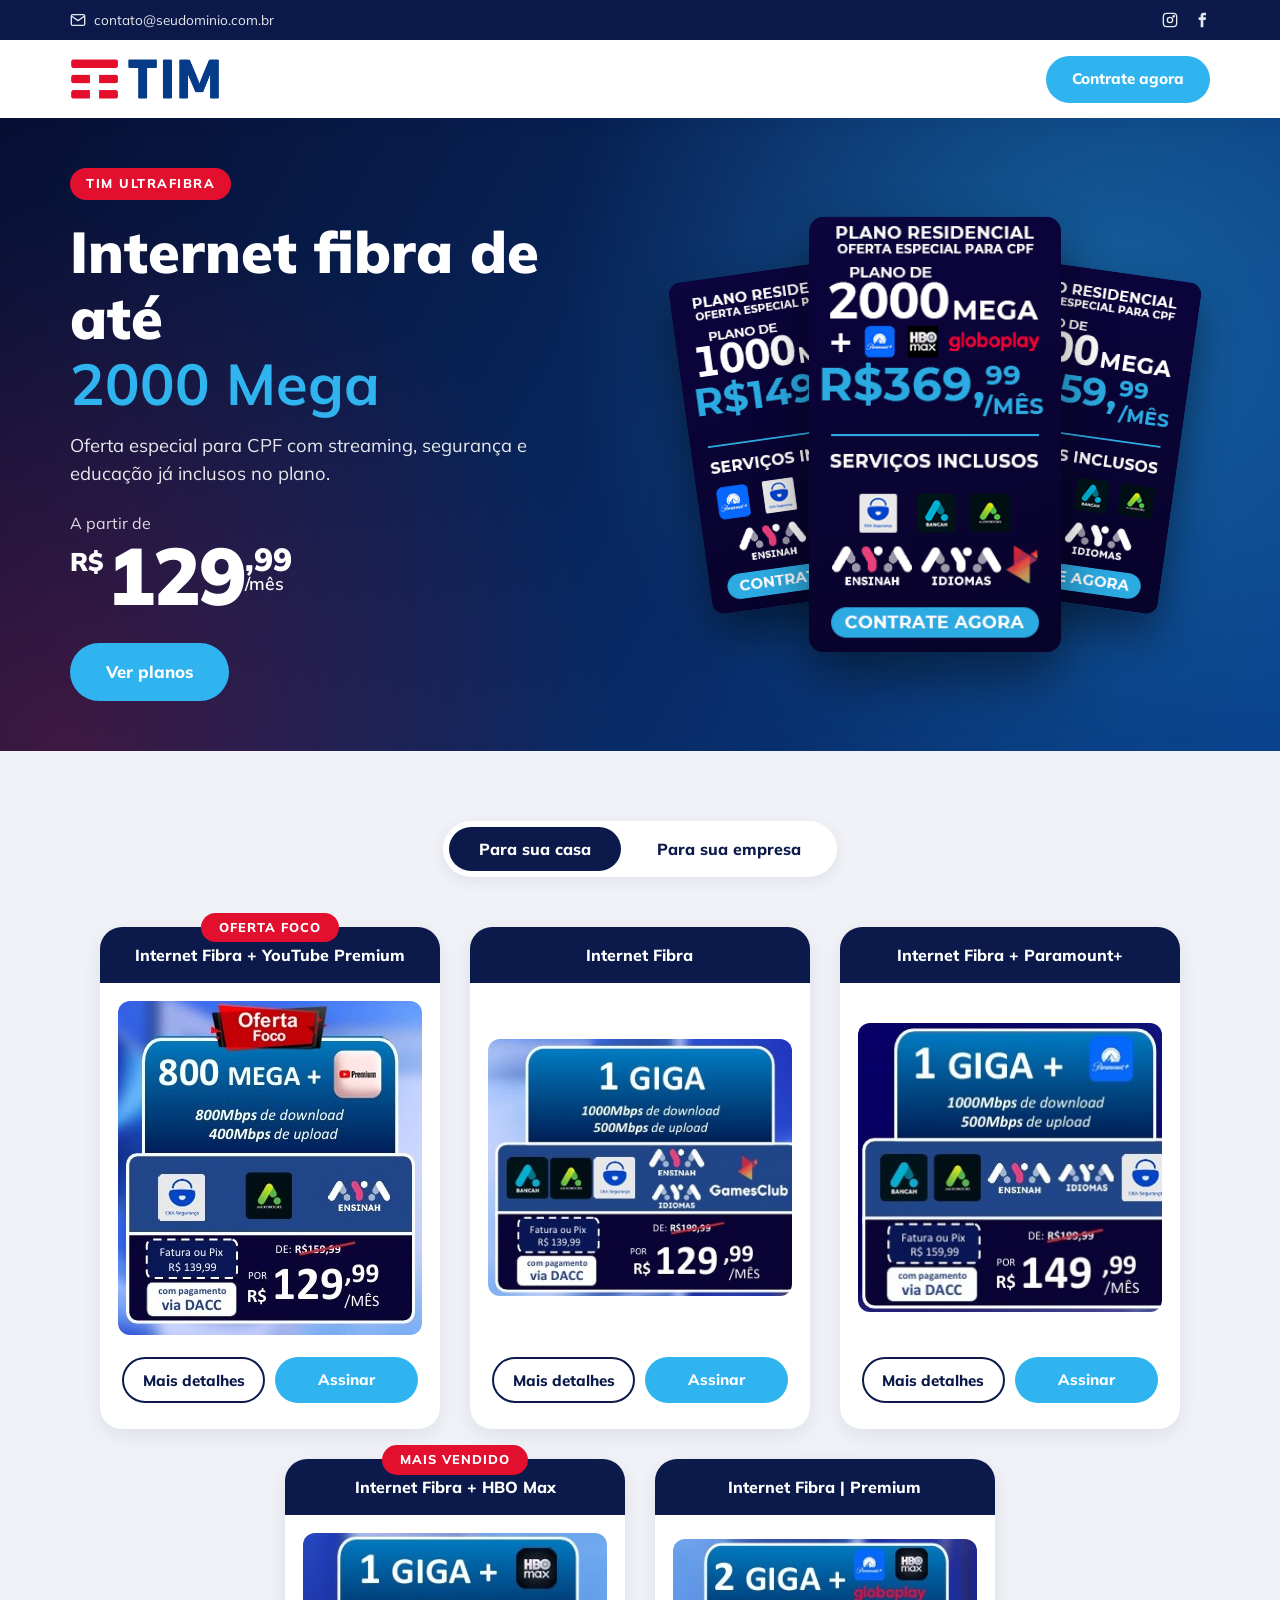
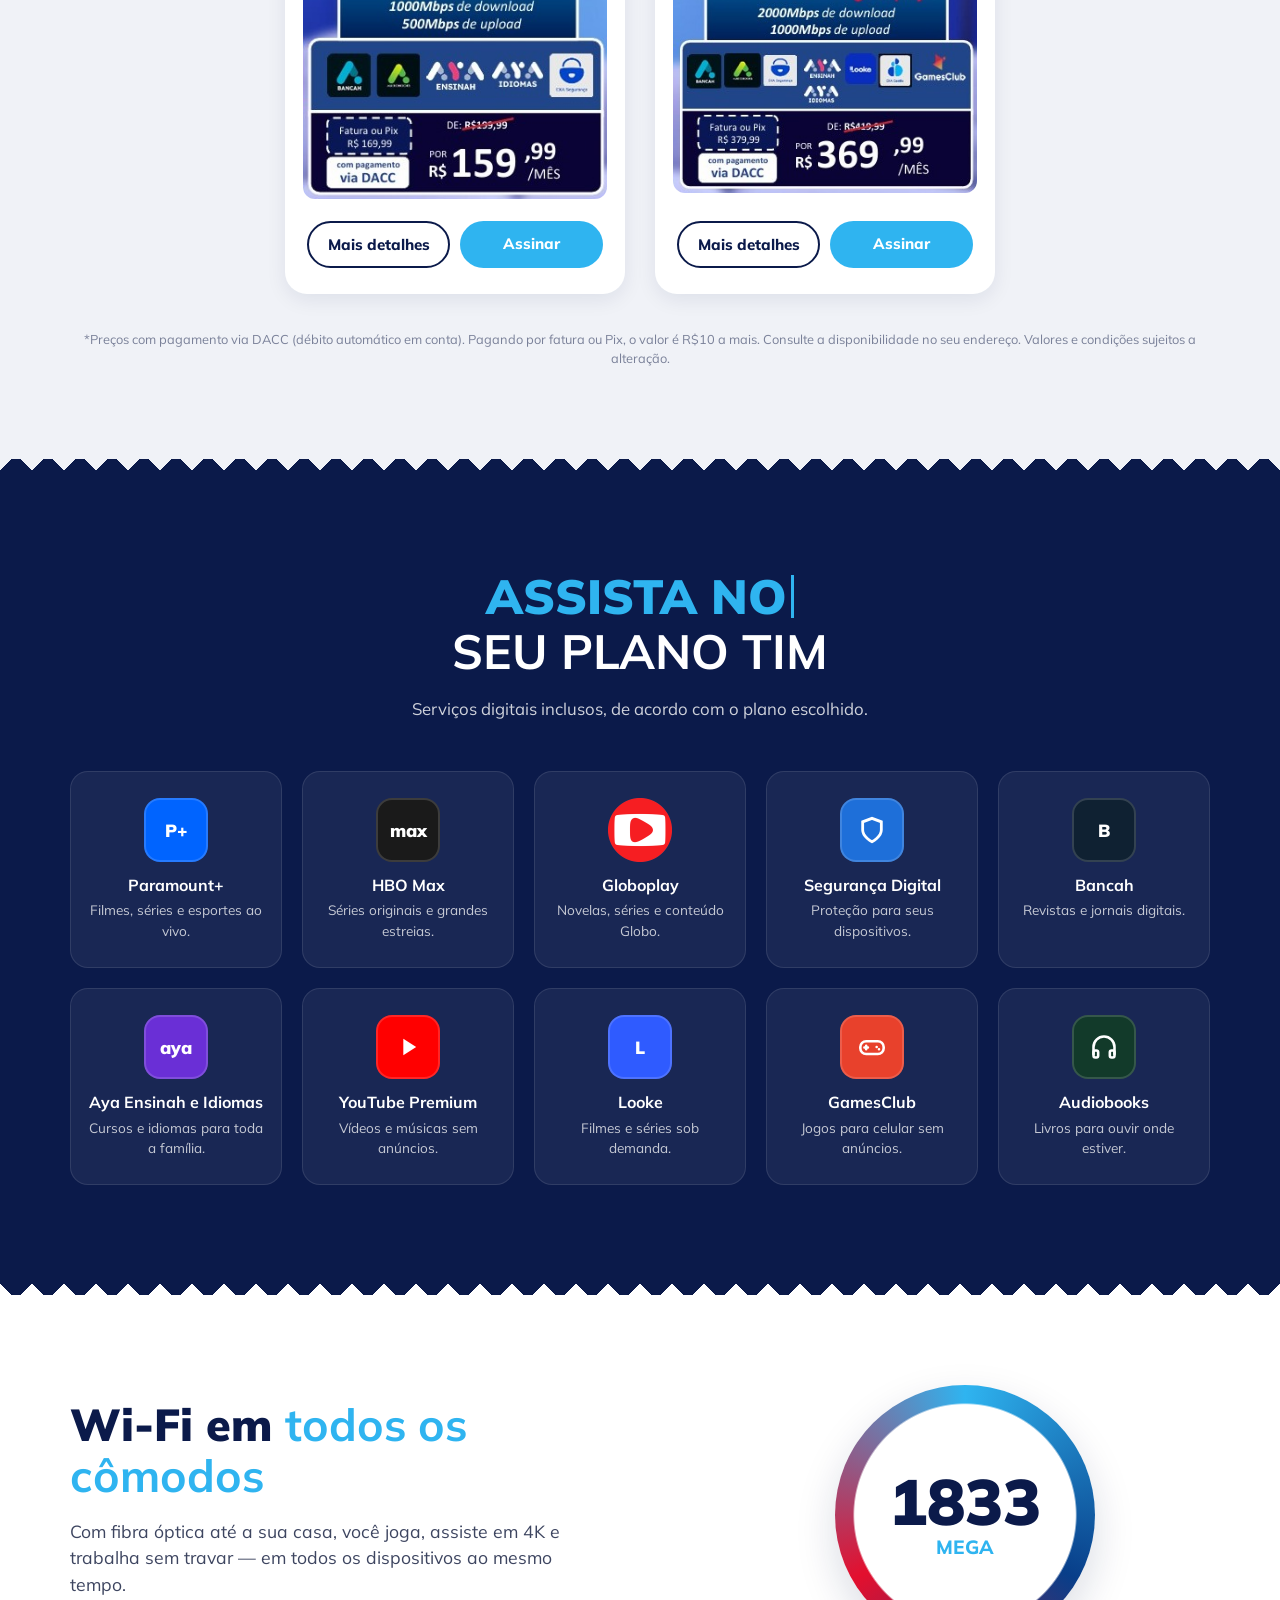
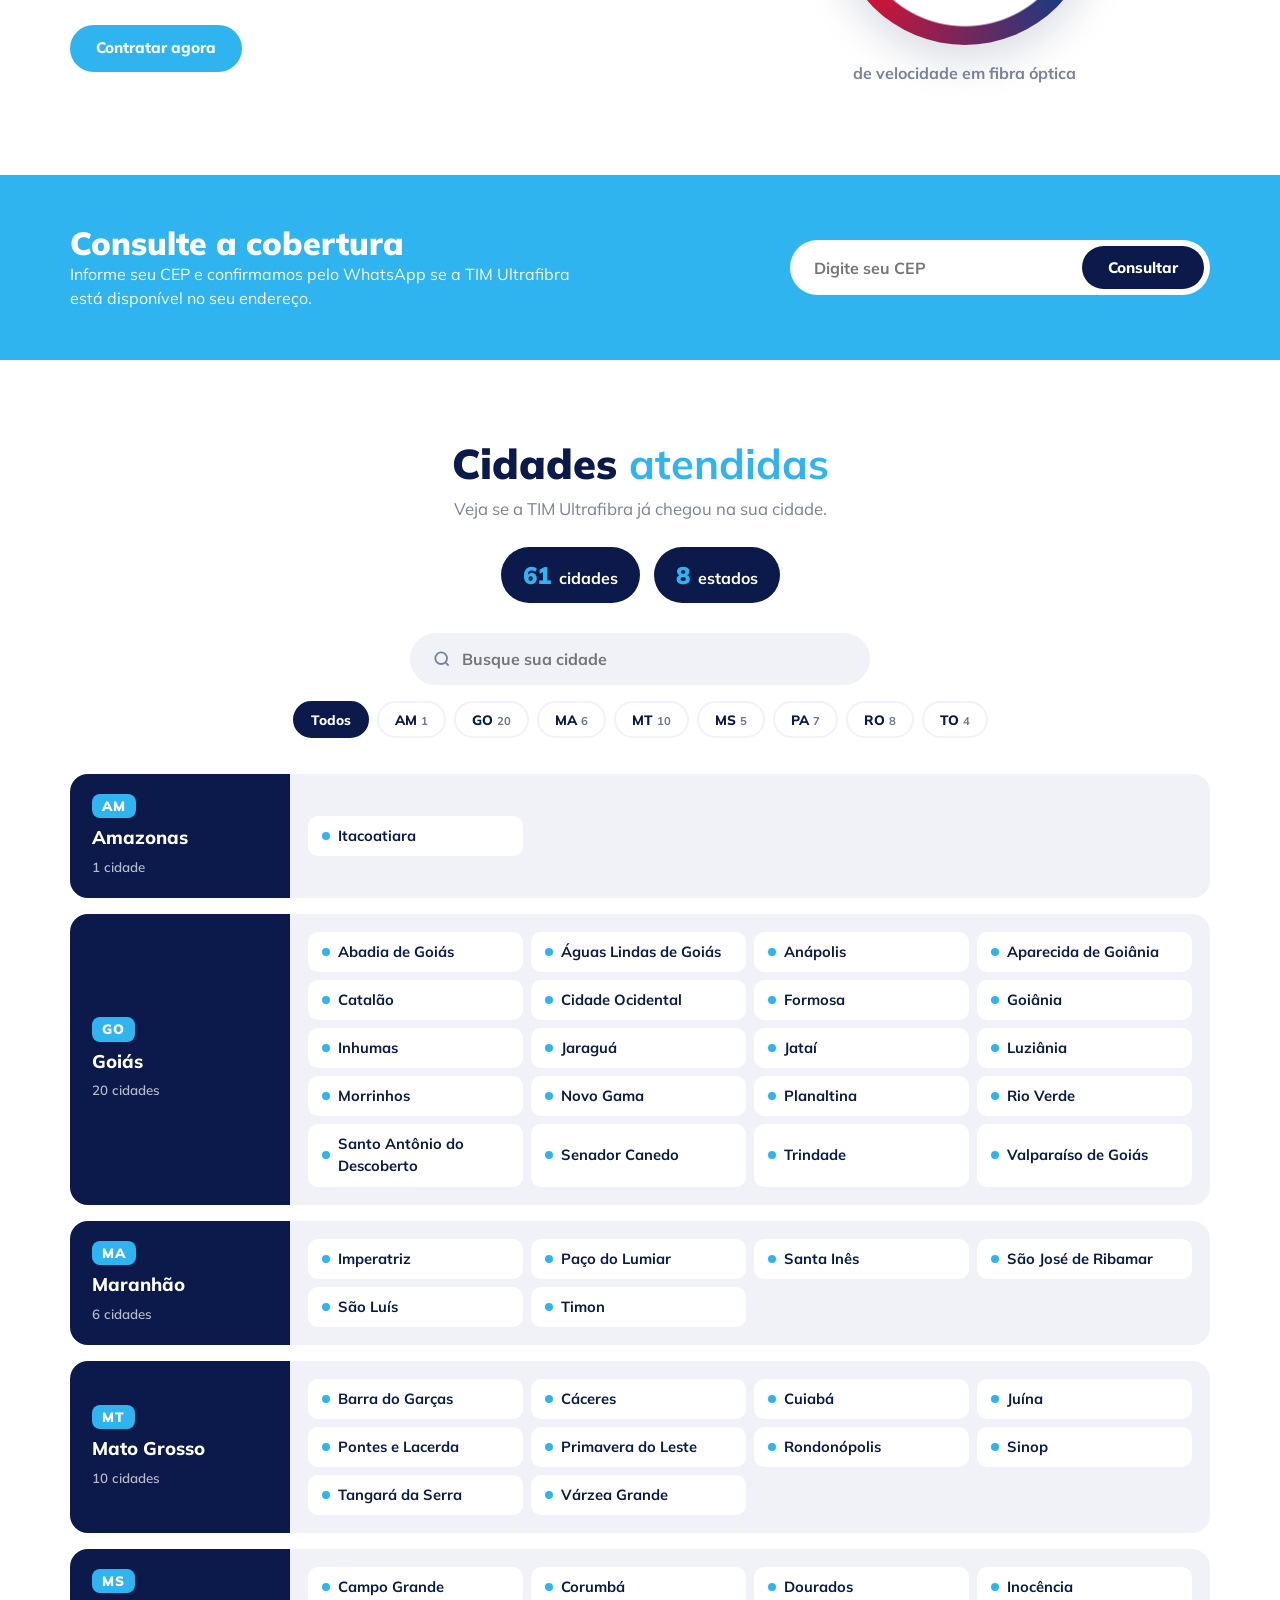
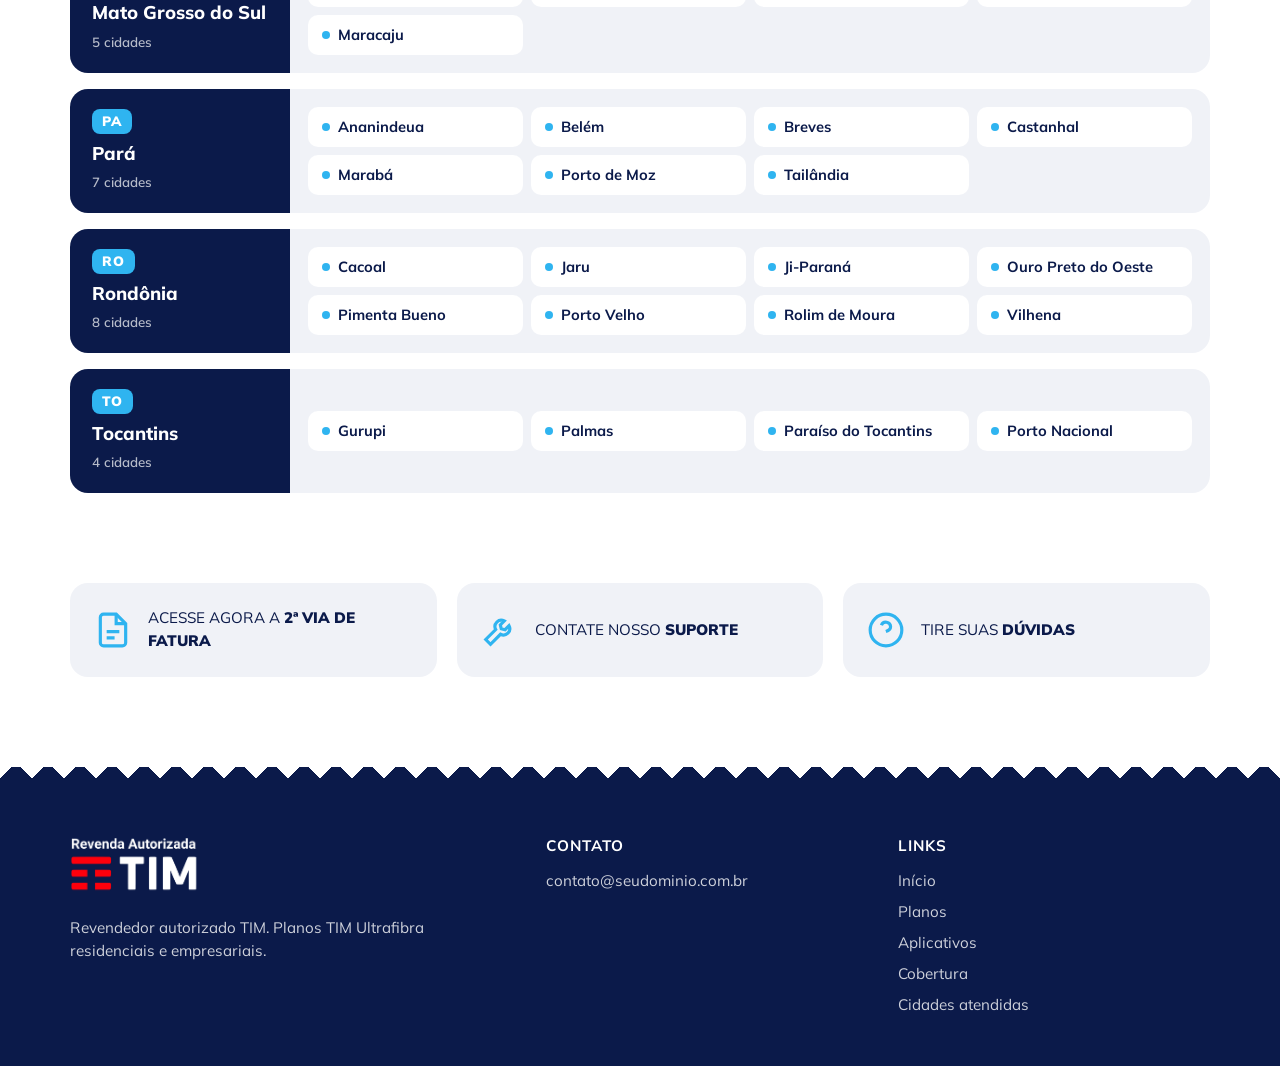
==== index.html @ 89b59804 "first commit" ====
<!DOCTYPE html>
<html lang="pt-br">
<head>
    <meta charset="UTF-8">
    <meta name="viewport" content="width=device-width, initial-scale=1.0">
    <title>TIM Ultrafibra | Revendedor Autorizado</title>
    <meta name="description" content="Internet fibra TIM Ultrafibra de 1000 e 2000 Mega com serviços inclusos. Contrate com um revendedor autorizado TIM.">
    <link rel="preconnect" href="https://fonts.googleapis.com">
    <link rel="preconnect" href="https://fonts.gstatic.com" crossorigin>
    <link href="https://fonts.googleapis.com/css2?family=Mulish:wght@400;600;700;800;900&display=swap" rel="stylesheet">
    <link rel="stylesheet" href="css/style.css">
</head>
<body>

    <!-- Barra superior -->
    <div class="topbar">
        <div class="container topbar-inner">
            <div class="topbar-contacts">
                <a href="mailto:contato@seudominio.com.br">
                    <svg viewBox="0 0 24 24" fill="none" stroke="currentColor" stroke-width="2"><rect x="2" y="4" width="20" height="16" rx="2"/><path d="m22 6-10 7L2 6"/></svg>
                    contato@seudominio.com.br
                </a>
            </div>
            <div class="topbar-social">
                <a href="#" aria-label="Instagram">
                    <svg viewBox="0 0 24 24" fill="none" stroke="currentColor" stroke-width="2"><rect x="2" y="2" width="20" height="20" rx="5"/><circle cx="12" cy="12" r="4"/><circle cx="17.5" cy="6.5" r="1" fill="currentColor"/></svg>
                </a>
                <a href="#" aria-label="Facebook">
                    <svg viewBox="0 0 24 24" fill="currentColor"><path d="M14 8V6c0-.9.6-1 1-1h3V1h-4c-3.3 0-4 2.4-4 4v3H7v4h3v11h4V12h3.5l.5-4z"/></svg>
                </a>
            </div>
        </div>
    </div>

    <!-- Cabeçalho -->
    <header class="header">
        <div class="container header-inner">
            <a href="#" class="logo" aria-label="TIM - Revendedor autorizado">
                <img src="img/logos/logo-tim.png" alt="TIM">
            </a>

            <div class="header-actions">
                <a class="btn btn-accent" data-whats="Olá! Gostaria de saber mais sobre os planos de internet fibra TIM." target="_blank" rel="noopener">Contrate agora</a>
            </div>
        </div>
    </header>

    <!-- Banner -->
    <section class="banner" id="inicio">
        <div class="container banner-inner">
            <div class="banner-text">
                <span class="banner-kicker">TIM Ultrafibra</span>
                <h1>Internet fibra de até <strong>2000 Mega</strong></h1>
                <p>Oferta especial para CPF com streaming, segurança e educação já inclusos no plano.</p>
                <div class="banner-price">
                    <small>A partir de</small>
                    <div class="price">
                        <span class="cur">R$</span><span class="int">129</span><span class="dec">,99<em>/mês</em></span>
                    </div>
                </div>
                <a href="#planos" class="btn btn-accent btn-lg">Ver planos</a>
            </div>
            <div class="banner-visual" aria-hidden="true">
                <img src="img/planos/card-1giga-paramount.png" alt="">
                <img src="img/planos/card-1giga-hbo-max.png" alt="">
                <img src="img/planos/card-2giga-streaming.png" alt="">
            </div>
        </div>
    </section>

    <!-- Planos -->
    <section class="plans-section" id="planos">
        <div class="container">
            <div class="tabs" role="tablist">
                <button class="tab active" role="tab" data-tab="casa" aria-selected="true">Para sua casa</button>
                <button class="tab" role="tab" data-tab="empresa" aria-selected="false">Para sua empresa</button>
            </div>

            <!-- Casa -->
            <div class="tab-panel active" id="tab-casa">
                <div class="cards">
                    <article class="card">
                        <span class="card-badge">Oferta foco</span>
                        <div class="card-head">
                            <span>Internet Fibra + YouTube Premium</span>
                        </div>
                        <div class="card-body">
                            <img src="img/planos/800mega-youtube-premium.jpg" alt="800 Mega com YouTube Premium por R$129,99/mês com pagamento via DACC" loading="lazy">
                        </div>
                        <div class="card-actions">
                            <button class="btn btn-outline" data-modal="plano-2">Mais detalhes</button>
                            <a class="btn btn-accent" data-whats="Olá! Quero assinar o plano TIM Ultrafibra 800 Mega + YouTube Premium (R$129,99/mês)." target="_blank" rel="noopener">Assinar</a>
                        </div>
                    </article>

                    <article class="card">
                        <div class="card-head">
                            <span>Internet Fibra</span>
                        </div>
                        <div class="card-body">
                            <img src="img/planos/1giga-gamesclub.jpg" alt="1 Giga com GamesClub por R$129,99/mês com pagamento via DACC" loading="lazy">
                        </div>
                        <div class="card-actions">
                            <button class="btn btn-outline" data-modal="plano-3">Mais detalhes</button>
                            <a class="btn btn-accent" data-whats="Olá! Quero assinar o plano TIM Ultrafibra 1 Giga (R$129,99/mês)." target="_blank" rel="noopener">Assinar</a>
                        </div>
                    </article>

                    <article class="card">
                        <div class="card-head">
                            <span>Internet Fibra + Paramount+</span>
                        </div>
                        <div class="card-body">
                            <img src="img/planos/1giga-paramount.jpg" alt="1 Giga com Paramount+ por R$149,99/mês com pagamento via DACC" loading="lazy">
                        </div>
                        <div class="card-actions">
                            <button class="btn btn-outline" data-modal="plano-4">Mais detalhes</button>
                            <a class="btn btn-accent" data-whats="Olá! Quero assinar o plano TIM Ultrafibra 1 Giga + Paramount+ (R$149,99/mês)." target="_blank" rel="noopener">Assinar</a>
                        </div>
                    </article>

                    <article class="card">
                        <span class="card-badge">Mais vendido</span>
                        <div class="card-head">
                            <span>Internet Fibra + HBO Max</span>
                        </div>
                        <div class="card-body">
                            <img src="img/planos/1giga-hbo-max.jpg" alt="1 Giga com HBO Max por R$159,99/mês com pagamento via DACC" loading="lazy">
                        </div>
                        <div class="card-actions">
                            <button class="btn btn-outline" data-modal="plano-5">Mais detalhes</button>
                            <a class="btn btn-accent" data-whats="Olá! Quero assinar o plano TIM Ultrafibra 1 Giga + HBO Max (R$159,99/mês)." target="_blank" rel="noopener">Assinar</a>
                        </div>
                    </article>

                    <article class="card">
                        <div class="card-head">
                            <span>Internet Fibra | Premium</span>
                        </div>
                        <div class="card-body">
                            <img src="img/planos/2giga-streaming.jpg" alt="2 Giga com Paramount+, HBO Max e Globoplay por R$369,99/mês com pagamento via DACC" loading="lazy">
                        </div>
                        <div class="card-actions">
                            <button class="btn btn-outline" data-modal="plano-6">Mais detalhes</button>
                            <a class="btn btn-accent" data-whats="Olá! Quero assinar o plano TIM Ultrafibra 2 Giga + Paramount+, HBO Max e Globoplay (R$369,99/mês)." target="_blank" rel="noopener">Assinar</a>
                        </div>
                    </article>
                </div>
                <p class="note">*Preços com pagamento via DACC (débito automático em conta). Pagando por fatura ou Pix, o valor é R$10 a mais. Consulte a disponibilidade no seu endereço. Valores e condições sujeitos a alteração.</p>
            </div>

            <!-- Empresa -->
            <div class="tab-panel" id="tab-empresa">
                <div class="business">
                    <div>
                        <h2>Conexão para <strong>empresas</strong></h2>
                        <p>Planos TIM para CNPJ com fibra óptica, estabilidade e suporte especializado. Fale com um consultor e receba uma proposta sob medida para o seu negócio.</p>
                        <ul class="checks">
                            <li>Fibra óptica de alta velocidade</li>
                            <li>Opções com IP fixo</li>
                            <li>Atendimento dedicado</li>
                        </ul>
                        <a class="btn btn-accent btn-lg" data-whats="Olá! Gostaria de uma proposta de internet TIM para minha empresa." target="_blank" rel="noopener">Falar com consultor</a>
                    </div>

                    <article class="card">
                        <span class="card-badge">Válido para todo o Brasil</span>
                        <div class="card-head">
                            <span>Internet Fibra | Empresarial</span>
                        </div>
                        <div class="card-body">
                            <img src="img/planos/1giga-oferta-foco.jpg" alt="Plano empresarial 1 Giga por R$99,99/mês com pagamento via DACC" loading="lazy">
                        </div>
                        <div class="card-actions">
                            <button class="btn btn-outline" data-modal="plano-1">Mais detalhes</button>
                            <a class="btn btn-accent" data-whats="Olá! Quero assinar o plano empresarial TIM Ultrafibra 1 Giga - Oferta Foco (R$99,99/mês)." target="_blank" rel="noopener">Assinar</a>
                        </div>
                    </article>
                </div>
            </div>
        </div>
    </section>

    <!-- Aplicativos -->
    <section class="apps-section zigzag" id="aplicativos">
        <div class="container">
            <h2 class="typing-title">
                <span class="typing" id="typing" data-words="ASSISTA NO|JOGUE NO|APRENDA NO|OUÇA NO|PROTEJA-SE NO"></span><span class="caret"></span>
                <strong>SEU PLANO TIM</strong>
            </h2>
            <p class="section-sub">Serviços digitais inclusos, de acordo com o plano escolhido.</p>

            <div class="apps">
                <div class="app">
                    <div class="app-icon" style="--c:#0064ff">P+</div>
                    <h3>Paramount+</h3>
                    <p>Filmes, séries e esportes ao vivo.</p>
                </div>
                <div class="app">
                    <div class="app-icon" style="--c:#1a1a1a">max</div>
                    <h3>HBO Max</h3>
                    <p>Séries originais e grandes estreias.</p>
                </div>
                <div class="app">
                    <div class="app-icon app-icon-img"><img src="img/logos/globoplay.png" alt="Globoplay"></div>
                    <h3>Globoplay</h3>
                    <p>Novelas, séries e conteúdo Globo.</p>
                </div>
                <div class="app">
                    <div class="app-icon" style="--c:#1e6fd9">
                        <svg viewBox="0 0 24 24" fill="none" stroke="currentColor" stroke-width="2.4"><path d="M12 22s8-4 8-10V5l-8-3-8 3v7c0 6 8 10 8 10z"/></svg>
                    </div>
                    <h3>Segurança Digital</h3>
                    <p>Proteção para seus dispositivos.</p>
                </div>
                <div class="app">
                    <div class="app-icon" style="--c:#0f2132">B</div>
                    <h3>Bancah</h3>
                    <p>Revistas e jornais digitais.</p>
                </div>
                <div class="app">
                    <div class="app-icon" style="--c:#6a2fd6">aya</div>
                    <h3>Aya Ensinah e Idiomas</h3>
                    <p>Cursos e idiomas para toda a família.</p>
                </div>
                <div class="app">
                    <div class="app-icon" style="--c:#ff0000">
                        <svg viewBox="0 0 24 24" fill="currentColor"><path d="M8 5v14l11-7z"/></svg>
                    </div>
                    <h3>YouTube Premium</h3>
                    <p>Vídeos e músicas sem anúncios.</p>
                </div>
                <div class="app">
                    <div class="app-icon" style="--c:#2f5bff">L</div>
                    <h3>Looke</h3>
                    <p>Filmes e séries sob demanda.</p>
                </div>
                <div class="app">
                    <div class="app-icon" style="--c:#e8412c">
                        <svg viewBox="0 0 24 24" fill="none" stroke="currentColor" stroke-width="2.2" stroke-linecap="round"><rect x="2" y="7" width="20" height="11" rx="5"/><path d="M7 11v3M5.5 12.5h3M16 12h.01M18 14h.01"/></svg>
                    </div>
                    <h3>GamesClub</h3>
                    <p>Jogos para celular sem anúncios.</p>
                </div>
                <div class="app">
                    <div class="app-icon" style="--c:#123a2a">
                        <svg viewBox="0 0 24 24" fill="none" stroke="currentColor" stroke-width="2.2" stroke-linecap="round"><path d="M3 18v-6a9 9 0 0 1 18 0v6"/><rect x="3" y="15" width="4" height="6" rx="1.5"/><rect x="17" y="15" width="4" height="6" rx="1.5"/></svg>
                    </div>
                    <h3>Audiobooks</h3>
                    <p>Livros para ouvir onde estiver.</p>
                </div>
            </div>
        </div>
    </section>

    <!-- Velocidade -->
    <section class="speed-section">
        <div class="container speed-inner">
            <div class="speed-text">
                <h2>Wi‑Fi em <strong>todos os cômodos</strong></h2>
                <p>Com fibra óptica até a sua casa, você joga, assiste em 4K e trabalha sem travar — em todos os dispositivos ao mesmo tempo.</p>
                <a class="btn btn-accent" data-whats="Olá! Quero saber mais sobre a velocidade da TIM Ultrafibra." target="_blank" rel="noopener">Contratar agora</a>
            </div>
            <div class="speed-counter">
                <div class="counter-ring">
                    <span class="counter" data-target="2000">0</span>
                    <small>Mega</small>
                </div>
                <p>de velocidade em fibra óptica</p>
            </div>
        </div>
    </section>

    <!-- Cobertura -->
    <section class="coverage-section" id="cobertura">
        <div class="container coverage-inner">
            <div>
                <h2>Consulte a cobertura</h2>
                <p>Informe seu CEP e confirmamos pelo WhatsApp se a TIM Ultrafibra está disponível no seu endereço.</p>
            </div>
            <form class="cep-form" id="cepForm">
                <input type="text" id="cep" inputmode="numeric" placeholder="Digite seu CEP" maxlength="9" required>
                <button type="submit" class="btn btn-accent">Consultar</button>
            </form>
        </div>
    </section>

    <!-- Cidades atendidas -->
    <section class="cities-section" id="cidades">
        <div class="container">
            <div class="section-head">
                <h2>Cidades <strong>atendidas</strong></h2>
                <p>Veja se a TIM Ultrafibra já chegou na sua cidade.</p>
            </div>
            <div class="cities-stats">
                <div><strong id="statCidades">0</strong><span>cidades</span></div>
                <div><strong id="statEstados">0</strong><span>estados</span></div>
            </div>

            <div class="cities-toolbar">
                <div class="cities-search">
                    <svg viewBox="0 0 24 24" fill="none" stroke="currentColor" stroke-width="2.2"><circle cx="11" cy="11" r="7"/><path d="m20 20-3.5-3.5"/></svg>
                    <input type="search" id="citySearch" placeholder="Busque sua cidade" autocomplete="off">
                </div>
                <div class="uf-filter" id="ufFilter" role="tablist" aria-label="Filtrar por estado"></div>
            </div>

            <div class="cities" id="cities"></div>
            <p class="cities-empty" id="citiesEmpty" hidden>Não encontramos essa cidade na lista. Consulte pelo CEP acima: novas cidades são adicionadas com frequência.</p>
        </div>
    </section>

    <!-- Atendimento -->
    <section class="links-section" id="atendimento">
        <div class="container quick-links">
            <a class="quick" href="https://www.tim.com.br" target="_blank" rel="noopener">
                <svg viewBox="0 0 24 24" fill="none" stroke="currentColor" stroke-width="2"><path d="M14 2H6a2 2 0 0 0-2 2v16a2 2 0 0 0 2 2h12a2 2 0 0 0 2-2V8z"/><path d="M14 2v6h6M8 13h8M8 17h5"/></svg>
                <span>Acesse agora a <strong>2ª via de fatura</strong></span>
            </a>
            <a class="quick" data-whats="Olá! Preciso de suporte com minha internet TIM." target="_blank" rel="noopener">
                <svg viewBox="0 0 24 24" fill="none" stroke="currentColor" stroke-width="2"><path d="M14.7 6.3a4 4 0 0 0-5.4 5.4L3 18l3 3 6.3-6.3a4 4 0 0 0 5.4-5.4l-2.5 2.5-2.4-.6-.6-2.4z"/></svg>
                <span>Contate nosso <strong>suporte</strong></span>
            </a>
            <a class="quick" data-whats="Olá! Tenho uma dúvida sobre os planos TIM." target="_blank" rel="noopener">
                <svg viewBox="0 0 24 24" fill="none" stroke="currentColor" stroke-width="2"><circle cx="12" cy="12" r="10"/><path d="M9.1 9a3 3 0 0 1 5.8 1c0 2-3 3-3 3M12 17h.01"/></svg>
                <span>Tire suas <strong>dúvidas</strong></span>
            </a>
        </div>
    </section>

    <!-- Rodapé -->
    <footer class="footer zigzag-top">
        <div class="container footer-grid">
            <div class="footer-col">
                <img src="img/logos/logo-tim-branco.png" alt="TIM" class="footer-logo">
                <p>Revendedor autorizado TIM. Planos TIM Ultrafibra residenciais e empresariais.</p>
            </div>
            <div class="footer-col">
                <h4>Contato</h4>
                <a href="mailto:contato@seudominio.com.br">contato@seudominio.com.br</a>
            </div>
            <div class="footer-col">
                <h4>Links</h4>
                <a href="#inicio">Início</a>
                <a href="#planos">Planos</a>
                <a href="#aplicativos">Aplicativos</a>
                <a href="#cobertura">Cobertura</a>
                <a href="#cidades">Cidades atendidas</a>
            </div>
        </div>
    </footer>

    <!-- Modal de detalhes -->
    <div class="modal" id="modal" aria-hidden="true">
        <div class="modal-box" role="dialog" aria-modal="true" aria-labelledby="modalTitle">
            <button class="modal-close" id="modalClose" aria-label="Fechar">&times;</button>
            <div id="modalContent"></div>
        </div>
    </div>

    <script src="js/script.js"></script>
</body>
</html>
---- css/style.css ----
:root {
    --navy: #0b1a4a;
    --navy-dark: #070f33;
    --blue-tim: #083e89;
    --accent: #2fb4f0;
    --accent-dark: #1596d1;
    --red-tim: #e30f2e;
    --white: #ffffff;
    --gray-bg: #f0f2f7;
    --text: #3d4560;
    --muted: #7a8199;
}

* { margin: 0; padding: 0; box-sizing: border-box; }

html { scroll-behavior: smooth; scroll-padding-top: 90px; }

body {
    font-family: 'Mulish', system-ui, sans-serif;
    background: var(--white);
    color: var(--text);
    line-height: 1.5;
    overflow-x: hidden;
}

img { max-width: 100%; display: block; }

a { color: inherit; text-decoration: none; cursor: pointer; }

h1, h2, h3, h4 { color: var(--navy); line-height: 1.15; }

.container {
    width: 100%;
    max-width: 1180px;
    margin: 0 auto;
    padding: 0 20px;
}

/* ---------- Botões ---------- */
.btn {
    display: inline-flex;
    align-items: center;
    justify-content: center;
    gap: 8px;
    padding: 10px 24px;
    border-radius: 999px;
    border: 2px solid transparent;
    font-family: inherit;
    font-size: 0.95rem;
    font-weight: 800;
    cursor: pointer;
    white-space: nowrap;
    transition: transform .25s, background .25s, color .25s, border-color .25s;
}

.btn:hover { transform: scale(0.97); }

.btn-accent { background: var(--accent); color: var(--white); }
.btn-accent:hover { background: var(--accent-dark); }

.btn-outline { background: transparent; color: var(--navy); border-color: var(--navy); }
.btn-outline:hover { background: var(--navy); color: var(--white); }

.btn-lg { padding: 14px 34px; font-size: 1.05rem; }

/* ---------- Barra superior ---------- */
.topbar {
    background: var(--navy);
    color: var(--white);
    font-size: 0.85rem;
}

.topbar-inner {
    display: flex;
    justify-content: space-between;
    align-items: center;
    gap: 16px;
    padding-top: 10px;
    padding-bottom: 10px;
}

.topbar-contacts { display: flex; gap: 28px; flex-wrap: wrap; }

.topbar-contacts a,
.topbar-social a {
    display: inline-flex;
    align-items: center;
    gap: 8px;
    opacity: 0.9;
    transition: opacity .2s, color .2s;
}

.topbar-contacts a:hover,
.topbar-social a:hover { opacity: 1; color: var(--accent); }

.topbar svg { width: 16px; height: 16px; }

.topbar-social { display: flex; gap: 16px; }

/* ---------- Cabeçalho ---------- */
.header {
    position: sticky;
    top: 0;
    z-index: 100;
    background: var(--white);
    box-shadow: 0 2px 16px rgba(11, 26, 74, 0.08);
}

.header-inner {
    display: flex;
    align-items: center;
    justify-content: space-between;
    gap: 24px;
    height: 78px;
}

/* recorta as margens brancas do PNG do logo */
.logo {
    display: block;
    width: 150px;
    aspect-ratio: 3.75;
    overflow: hidden;
    flex-shrink: 0;
}

.logo img {
    width: 100%;
    height: 100%;
    object-fit: cover;
    transform: scale(1.28);
}

.header-actions { display: flex; gap: 12px; }

/* ---------- Banner ---------- */
.banner {
    position: relative;
    color: var(--white);
    background:
        radial-gradient(circle at 85% 30%, rgba(47, 180, 240, 0.35), transparent 45%),
        radial-gradient(circle at 5% 100%, rgba(227, 15, 46, 0.25), transparent 40%),
        linear-gradient(120deg, var(--navy-dark), var(--blue-tim));
    overflow: hidden;
}

.banner-inner {
    display: grid;
    grid-template-columns: 1fr 1fr;
    align-items: center;
    gap: 40px;
    min-height: 520px;
    padding-top: 50px;
    padding-bottom: 50px;
}

.banner-kicker {
    display: inline-block;
    background: var(--red-tim);
    color: var(--white);
    font-weight: 800;
    font-size: 0.8rem;
    letter-spacing: 1.5px;
    text-transform: uppercase;
    padding: 6px 16px;
    border-radius: 999px;
    margin-bottom: 18px;
}

.banner h1 {
    color: var(--white);
    font-size: clamp(2.2rem, 4.6vw, 3.6rem);
    font-weight: 900;
    margin-bottom: 16px;
}

.banner h1 strong { color: var(--accent); display: block; }

.banner p { font-size: 1.15rem; opacity: 0.9; max-width: 480px; margin-bottom: 24px; }

.banner-price { margin-bottom: 28px; }

.banner-price small { font-size: 1rem; opacity: 0.85; }

.price { display: flex; align-items: flex-start; line-height: 1; font-weight: 900; }

.price .cur { font-size: 1.6rem; margin-top: 14px; margin-right: 4px; }

.price .int { font-size: 5rem; letter-spacing: -2px; }

.price .dec { font-size: 2rem; margin-top: 8px; display: flex; flex-direction: column; }

.price .dec em { font-style: normal; font-weight: 600; font-size: 1.1rem; }

.banner-visual {
    position: relative;
    display: flex;
    justify-content: center;
    align-items: center;
    min-height: 430px;
}

.banner-visual img {
    position: absolute;
    width: 240px;
    border-radius: 14px;
    box-shadow: 0 25px 50px rgba(0, 0, 0, 0.45);
}

.banner-visual img:nth-child(1) { transform: translateX(-140px) rotate(-8deg) scale(0.88); }
.banner-visual img:nth-child(2) { transform: translateX(140px) rotate(8deg) scale(0.88); }
.banner-visual img:nth-child(3) { z-index: 2; transform: scale(1.05); }

/* ---------- Planos ---------- */
.plans-section { padding: 70px 0 90px; background: var(--gray-bg); }

.tabs {
    display: flex;
    justify-content: center;
    gap: 6px;
    background: var(--white);
    width: fit-content;
    margin: 0 auto 50px;
    padding: 6px;
    border-radius: 999px;
    box-shadow: 0 4px 16px rgba(11, 26, 74, 0.08);
}

.tab {
    font-family: inherit;
    font-size: 1rem;
    font-weight: 800;
    color: var(--navy);
    background: transparent;
    border: none;
    padding: 12px 30px;
    border-radius: 999px;
    cursor: pointer;
    transition: background .25s, color .25s;
}

.tab.active { background: var(--navy); color: var(--white); }

.tab-panel { display: none; }
.tab-panel.active { display: block; animation: fadeUp .5s ease; }

/* flex para centralizar a última linha quando sobra card */
.cards {
    --cols: 3;
    display: flex;
    flex-wrap: wrap;
    justify-content: center;
    gap: 30px;
    max-width: 1080px;
    margin: 0 auto;
}

.cards .card { width: calc((100% - (var(--cols) - 1) * 30px) / var(--cols)); }

.card {
    position: relative;
    display: flex;
    flex-direction: column;
    background: var(--white);
    border-radius: 22px;
    box-shadow: 0 6px 20px rgba(11, 26, 74, 0.08);
    transition: transform .3s ease, box-shadow .3s ease;
}

.card:hover {
    transform: translateY(-12px);
    box-shadow: 0 16px 32px rgba(11, 26, 74, 0.16);
}

.card-badge {
    position: absolute;
    top: -14px;
    left: 50%;
    transform: translateX(-50%);
    z-index: 2;
    background: var(--red-tim);
    color: var(--white);
    font-size: 0.8rem;
    font-weight: 800;
    text-transform: uppercase;
    letter-spacing: 1px;
    padding: 5px 18px;
    border-radius: 999px;
    white-space: nowrap;
}

.card-head {
    background: var(--navy);
    color: var(--white);
    text-align: center;
    font-weight: 800;
    padding: 16px;
    border-radius: 22px 22px 0 0;
}

.card-body {
    flex: 1;
    display: flex;
    align-items: center;
    justify-content: center;
    padding: 18px 18px 4px;
}

.card-body img { width: 100%; border-radius: 12px; }

.card-actions {
    display: flex;
    gap: 10px;
    padding: 18px 22px 26px;
    margin-top: auto;
}

.card-actions .btn { flex: 1; padding: 10px 12px; }

.note { text-align: center; font-size: 0.8rem; color: var(--muted); margin-top: 36px; }

.business {
    display: grid;
    grid-template-columns: 1.2fr 0.8fr;
    gap: 40px;
    align-items: center;
    max-width: 1000px;
    margin: 0 auto;
    background: var(--navy);
    color: var(--white);
    border-radius: 22px;
    padding: 50px;
}

.business h2 { color: var(--white); font-size: 2.2rem; margin-bottom: 14px; }
.business h2 strong { color: var(--accent); }
.business p { opacity: 0.9; margin-bottom: 20px; }

.business .card { width: 100%; max-width: 360px; justify-self: center; color: var(--text); }

.business .card-head { background: var(--blue-tim); }

.checks { list-style: none; margin-bottom: 28px; display: grid; gap: 10px; }

.checks li { display: flex; align-items: center; gap: 10px; font-weight: 700; }

.checks li::before {
    content: '✓';
    display: grid;
    place-items: center;
    width: 24px; height: 24px;
    border-radius: 50%;
    background: var(--accent);
    color: var(--white);
    font-size: 0.8rem;
}

/* ---------- Aplicativos ---------- */
.apps-section {
    position: relative;
    padding: 110px 0;
    background: var(--navy);
    color: var(--white);
    text-align: center;
}

/* divisores em zigue-zague, como no site de referência */
.zigzag::before,
.zigzag::after,
.zigzag-top::before {
    content: '';
    position: absolute;
    left: 0;
    width: 100%;
    height: 16px;
    background-size: 32px 16px;
    background-repeat: repeat-x;
}

.zigzag::before,
.zigzag-top::before {
    top: 0;
    background-image: linear-gradient(135deg, var(--gray-bg) 25%, transparent 25%),
                      linear-gradient(225deg, var(--gray-bg) 25%, transparent 25%);
}

.zigzag::after {
    bottom: 0;
    background-image: linear-gradient(45deg, var(--white) 25%, transparent 25%),
                      linear-gradient(315deg, var(--white) 25%, transparent 25%);
}

.zigzag-top::before {
    background-image: linear-gradient(135deg, var(--white) 25%, transparent 25%),
                      linear-gradient(225deg, var(--white) 25%, transparent 25%);
}

.typing-title {
    color: var(--white);
    font-size: clamp(1.8rem, 4vw, 3rem);
    font-weight: 900;
    min-height: 2.4em;
}

.typing { color: var(--accent); }

.caret {
    display: inline-block;
    width: 3px;
    height: 0.9em;
    margin-left: 4px;
    background: var(--accent);
    vertical-align: -0.1em;
    animation: blink .8s steps(1) infinite;
}

.typing-title strong { display: block; }

.section-sub { opacity: 0.8; margin: 12px 0 50px; font-size: 1.05rem; }

.apps {
    display: grid;
    grid-template-columns: repeat(5, 1fr);
    gap: 20px;
}

.app {
    background: rgba(255, 255, 255, 0.06);
    border: 1px solid rgba(255, 255, 255, 0.1);
    border-radius: 18px;
    padding: 26px 14px;
    transition: transform .3s, background .3s;
}

.app:hover { transform: translateY(-6px); background: rgba(255, 255, 255, 0.1); }

.app-icon {
    display: grid;
    place-items: center;
    width: 64px; height: 64px;
    margin: 0 auto 14px;
    border-radius: 16px;
    background: var(--c);
    color: var(--white);
    font-weight: 900;
    font-size: 1.1rem;
    border: 2px solid rgba(255, 255, 255, 0.15);
}

.app-icon svg { width: 28px; height: 28px; }

.app-icon-img { background: none; border: none; padding: 0; }

.app-icon-img img { width: 100%; height: 100%; object-fit: contain; }

.app h3 { color: var(--white); font-size: 1rem; margin-bottom: 6px; }

.app p { font-size: 0.85rem; opacity: 0.75; }

/* ---------- Velocidade ---------- */
.speed-section { padding: 90px 0; }

.speed-inner {
    display: grid;
    grid-template-columns: 1.1fr 0.9fr;
    gap: 50px;
    align-items: center;
}

.speed-text h2 { font-size: clamp(1.8rem, 3.6vw, 2.8rem); font-weight: 900; margin-bottom: 16px; }
.speed-text h2 strong { color: var(--accent); }
.speed-text p { font-size: 1.1rem; margin-bottom: 28px; max-width: 520px; }

.speed-counter { text-align: center; }

.counter-ring {
    display: flex;
    flex-direction: column;
    justify-content: center;
    align-items: center;
    width: 260px; height: 260px;
    margin: 0 auto 16px;
    border-radius: 50%;
    background:
        radial-gradient(circle, var(--white) 60%, transparent 61%),
        conic-gradient(var(--accent), var(--blue-tim), var(--red-tim), var(--accent));
    box-shadow: 0 16px 40px rgba(11, 26, 74, 0.15);
}

.counter { font-size: 4rem; font-weight: 900; color: var(--navy); line-height: 1; }

.counter-ring small { font-size: 1.2rem; font-weight: 800; color: var(--accent); text-transform: uppercase; }

.speed-counter p { font-weight: 700; color: var(--muted); }

/* ---------- Cobertura ---------- */
.coverage-section { background: var(--accent); color: var(--white); padding: 50px 0; }

.coverage-inner {
    display: flex;
    justify-content: space-between;
    align-items: center;
    gap: 30px;
    flex-wrap: wrap;
}

.coverage-section h2 { color: var(--white); font-size: 2rem; font-weight: 900; }

.coverage-section p { max-width: 520px; opacity: 0.95; }

.cep-form {
    display: flex;
    background: var(--white);
    border-radius: 999px;
    padding: 6px;
    width: 100%;
    max-width: 420px;
}

.cep-form input {
    flex: 1;
    min-width: 0;
    border: none;
    outline: none;
    padding: 0 18px;
    font-family: inherit;
    font-size: 1rem;
    font-weight: 700;
    color: var(--navy);
    background: transparent;
}

.cep-form .btn { background: var(--navy); }
.cep-form .btn:hover { background: var(--blue-tim); }

/* ---------- Cidades atendidas ---------- */
.cities-section { padding: 80px 0 20px; }

.section-head { text-align: center; margin-bottom: 26px; }

.section-head h2 { font-size: clamp(1.8rem, 3.6vw, 2.6rem); font-weight: 900; margin-bottom: 8px; }
.section-head h2 strong { color: var(--accent); }
.section-head p { color: var(--muted); font-size: 1.05rem; }

.cities-stats {
    display: flex;
    justify-content: center;
    gap: 14px;
    margin-bottom: 30px;
}

.cities-stats div {
    display: flex;
    align-items: baseline;
    gap: 8px;
    padding: 10px 22px;
    border-radius: 999px;
    background: var(--navy);
    color: var(--white);
}

.cities-stats strong { font-size: 1.5rem; font-weight: 900; color: var(--accent); }
.cities-stats span { font-weight: 700; }

.cities-toolbar {
    display: flex;
    flex-direction: column;
    align-items: center;
    gap: 16px;
    margin-bottom: 36px;
}

.cities-search {
    display: flex;
    align-items: center;
    gap: 10px;
    width: 100%;
    max-width: 460px;
    padding: 0 20px;
    border: 2px solid var(--gray-bg);
    border-radius: 999px;
    background: var(--gray-bg);
    transition: border-color .2s, background .2s;
}

.cities-search:focus-within { border-color: var(--accent); background: var(--white); }

.cities-search svg { width: 20px; height: 20px; color: var(--muted); flex-shrink: 0; }

.cities-search input {
    flex: 1;
    min-width: 0;
    border: none;
    outline: none;
    background: transparent;
    padding: 14px 0;
    font-family: inherit;
    font-size: 1rem;
    font-weight: 700;
    color: var(--navy);
}

.uf-filter {
    display: flex;
    flex-wrap: wrap;
    justify-content: center;
    gap: 8px;
}

.uf-btn {
    padding: 8px 16px;
    border: 2px solid var(--gray-bg);
    border-radius: 999px;
    background: var(--white);
    color: var(--navy);
    font-family: inherit;
    font-size: 0.85rem;
    font-weight: 800;
    cursor: pointer;
    transition: background .2s, color .2s, border-color .2s;
}

.uf-btn:hover { border-color: var(--accent); }

.uf-btn.active { background: var(--navy); border-color: var(--navy); color: var(--white); }

.uf-btn small { opacity: 0.6; font-weight: 700; margin-left: 4px; }

.cities { display: grid; gap: 16px; }

.uf {
    display: grid;
    grid-template-columns: 220px 1fr;
    border-radius: 18px;
    overflow: hidden;
    background: var(--gray-bg);
    animation: fadeUp .35s ease;
}

.uf-head {
    display: flex;
    flex-direction: column;
    justify-content: center;
    gap: 6px;
    padding: 20px 22px;
    background: var(--navy);
    color: var(--white);
}

.uf-head b {
    width: fit-content;
    padding: 2px 10px;
    border-radius: 8px;
    background: var(--accent);
    font-size: 0.85rem;
    font-weight: 900;
    letter-spacing: 1px;
}

.uf-head strong { font-size: 1.15rem; font-weight: 800; }

.uf-head small { opacity: 0.7; font-weight: 600; }

.uf ul {
    list-style: none;
    display: grid;
    grid-template-columns: repeat(auto-fill, minmax(190px, 1fr));
    gap: 8px;
    padding: 18px;
    align-content: center;
}

.uf li {
    display: flex;
    align-items: center;
    gap: 8px;
    padding: 9px 14px;
    border-radius: 10px;
    background: var(--white);
    color: var(--navy);
    font-size: 0.92rem;
    font-weight: 700;
}

.uf li::before {
    content: '';
    width: 8px;
    height: 8px;
    border-radius: 50%;
    background: var(--accent);
    flex-shrink: 0;
}

.uf li mark { background: rgba(47, 180, 240, 0.3); color: inherit; border-radius: 3px; }

.cities-empty { text-align: center; color: var(--muted); font-weight: 600; }

@media (max-width: 700px) {
    .uf { grid-template-columns: 1fr; }
    .uf-head { flex-direction: row; align-items: center; padding: 14px 18px; }
    .uf-head small { margin-left: auto; }
    .uf ul { grid-template-columns: repeat(2, 1fr); padding: 12px; }
    .uf li { padding: 8px 10px; font-size: 0.85rem; }
}

/* ---------- Links rápidos ---------- */
.links-section { padding: 70px 0 90px; }

.quick-links {
    display: grid;
    grid-template-columns: repeat(auto-fit, minmax(240px, 1fr));
    gap: 20px;
}

.quick {
    display: flex;
    align-items: center;
    gap: 16px;
    padding: 24px;
    border-radius: 18px;
    background: var(--gray-bg);
    color: var(--navy);
    font-size: 0.95rem;
    text-transform: uppercase;
    transition: background .25s, color .25s, transform .25s;
}

.quick svg { width: 38px; height: 38px; flex-shrink: 0; color: var(--accent); transition: color .25s; }

.quick strong { font-weight: 900; }

.quick:hover { background: var(--navy); color: var(--white); transform: translateY(-4px); }
.quick:hover svg { color: var(--white); }

/* ---------- Rodapé ---------- */
.footer {
    position: relative;
    background: var(--navy);
    color: rgba(255, 255, 255, 0.8);
    padding-top: 70px;
    font-size: 0.95rem;
}

.footer-grid {
    display: grid;
    grid-template-columns: 1.4fr 1fr 1fr;
    gap: 40px;
    padding-bottom: 50px;
}

.footer-logo { width: 130px; margin-bottom: 16px; }

.footer-col { display: flex; flex-direction: column; gap: 8px; }

.footer-col h4 {
    color: var(--white);
    text-transform: uppercase;
    font-size: 0.95rem;
    letter-spacing: 1px;
    margin-bottom: 8px;
}

.footer-col a:hover { color: var(--accent); }

.footer-bottom {
    background: var(--navy-dark);
    text-align: center;
    padding: 18px 0;
    font-size: 0.8rem;
    color: rgba(255, 255, 255, 0.6);
}

/* ---------- Modal ---------- */
.modal {
    position: fixed;
    inset: 0;
    z-index: 200;
    display: grid;
    place-items: center;
    padding: 20px;
    background: rgba(7, 15, 51, 0.7);
    opacity: 0;
    visibility: hidden;
    transition: opacity .25s, visibility .25s;
}

.modal.open { opacity: 1; visibility: visible; }

.modal-box {
    position: relative;
    width: 100%;
    max-width: 440px;
    max-height: 90vh;
    overflow-y: auto;
    background: var(--white);
    border-radius: 22px;
    transform: translateY(20px);
    transition: transform .25s;
}

.modal.open .modal-box { transform: none; }

.modal-close {
    position: absolute;
    top: 12px;
    right: 14px;
    z-index: 2;
    background: none;
    border: none;
    color: var(--white);
    font-size: 2rem;
    line-height: 1;
    cursor: pointer;
}

.modal-head {
    background: var(--navy);
    color: var(--white);
    padding: 26px 28px;
    border-radius: 22px 22px 0 0;
}

.modal-head small { color: var(--accent); font-weight: 800; text-transform: uppercase; letter-spacing: 1px; }

.modal-head h3 { color: var(--white); font-size: 2.4rem; font-weight: 900; }

.modal-head p { opacity: 0.85; font-size: 0.9rem; font-weight: 600; }

.modal-body { padding: 24px 28px 28px; }

.modal-body h4 { margin: 4px 0 12px; }

.modal-body .checks { color: var(--navy); margin-bottom: 20px; }

.modal-body .price { color: var(--navy); margin-bottom: 8px; }
.modal-body .price .int { font-size: 3.6rem; }

.modal-body .alt-price { font-size: 0.9rem; color: var(--navy); margin-bottom: 12px; }

.modal-body .disclaimer { font-size: 0.72rem; color: var(--muted); margin-bottom: 20px; }

.modal-body .btn { width: 100%; }

/* ---------- Animações ---------- */
.reveal { opacity: 0; transform: translateY(30px); transition: opacity .6s ease, transform .6s ease; }
.reveal.visible {
    opacity: 1;
    transform: none;
    transition: opacity .6s ease, transform .3s ease, box-shadow .3s ease, background .25s, color .25s;
}

/* mantém o efeito de hover depois da animação de entrada */
.reveal.visible.card:hover { transform: translateY(-12px); }
.reveal.visible.app:hover { transform: translateY(-6px); }
.reveal.visible.quick:hover { transform: translateY(-4px); }

@keyframes fadeUp {
    from { opacity: 0; transform: translateY(20px); }
    to { opacity: 1; transform: none; }
}

@keyframes blink { 50% { opacity: 0; } }


/* ---------- Responsivo ---------- */
@media (max-width: 1080px) {
    .apps { grid-template-columns: repeat(3, 1fr); }
    .cards { --cols: 2; }
}

@media (max-width: 900px) {
    .banner-inner { grid-template-columns: 1fr; text-align: center; }
    .banner p { margin-left: auto; margin-right: auto; }
    .price { justify-content: center; }


    .business { grid-template-columns: 1fr; padding: 36px 28px; }

    .speed-inner { grid-template-columns: 1fr; text-align: center; }
    .speed-text p { margin-left: auto; margin-right: auto; }

    .coverage-inner { flex-direction: column; text-align: center; }

    .footer-grid { grid-template-columns: 1fr 1fr; }
    .footer-grid .footer-col:first-child { grid-column: 1 / -1; }
}

@media (max-width: 600px) {
    .header-actions .btn { padding: 8px 16px; font-size: 0.8rem; }
    .header-inner { height: 68px; }
    .logo { width: 120px; }

    .banner-visual { min-height: 330px; }
    .banner-visual img { width: 170px; }
    .banner-visual img:nth-child(1) { transform: translateX(-85px) rotate(-8deg) scale(0.85); }
    .banner-visual img:nth-child(2) { transform: translateX(85px) rotate(8deg) scale(0.85); }
    .price .int { font-size: 4rem; }

    .tab { padding: 10px 18px; font-size: 0.9rem; }

    .cards { --cols: 1; max-width: 400px; }

    .apps { grid-template-columns: repeat(2, 1fr); }
    .footer-grid { grid-template-columns: 1fr; }

    .counter-ring { width: 220px; height: 220px; }
    .counter { font-size: 3.2rem; }
}
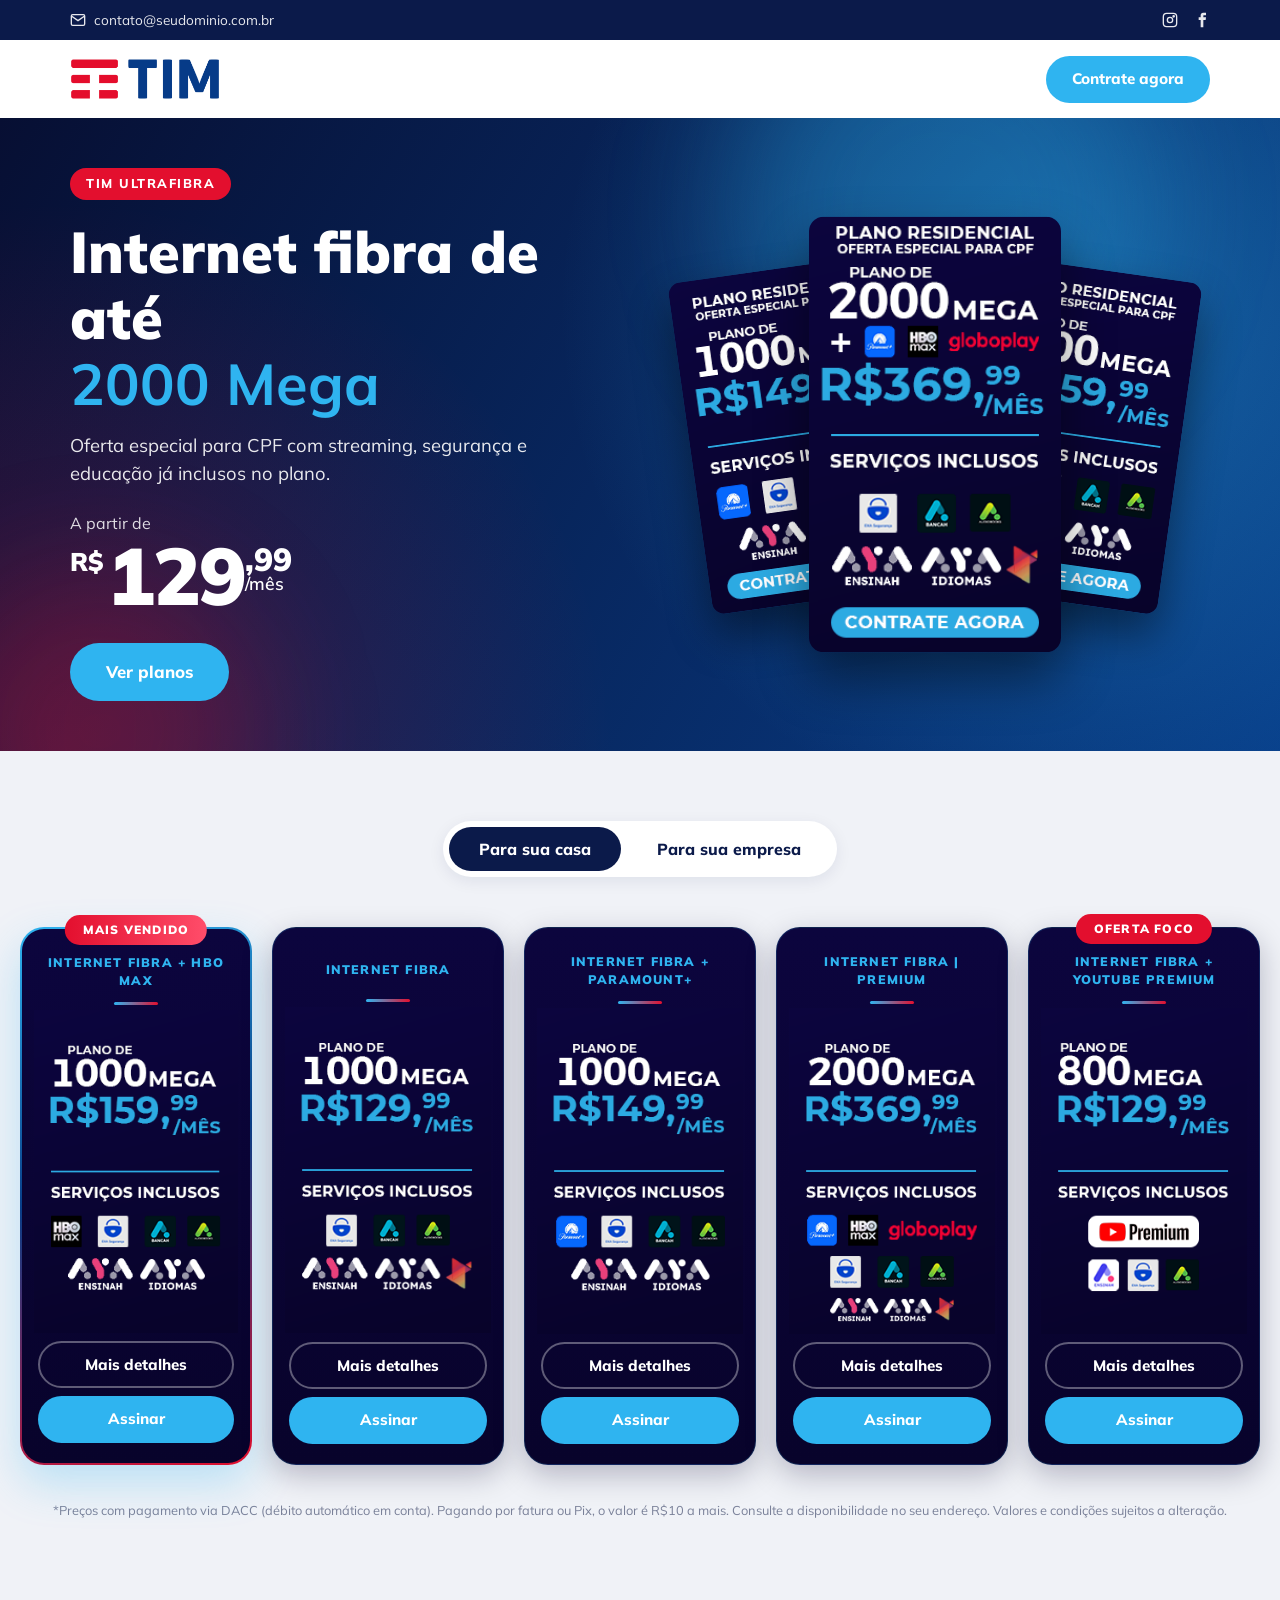
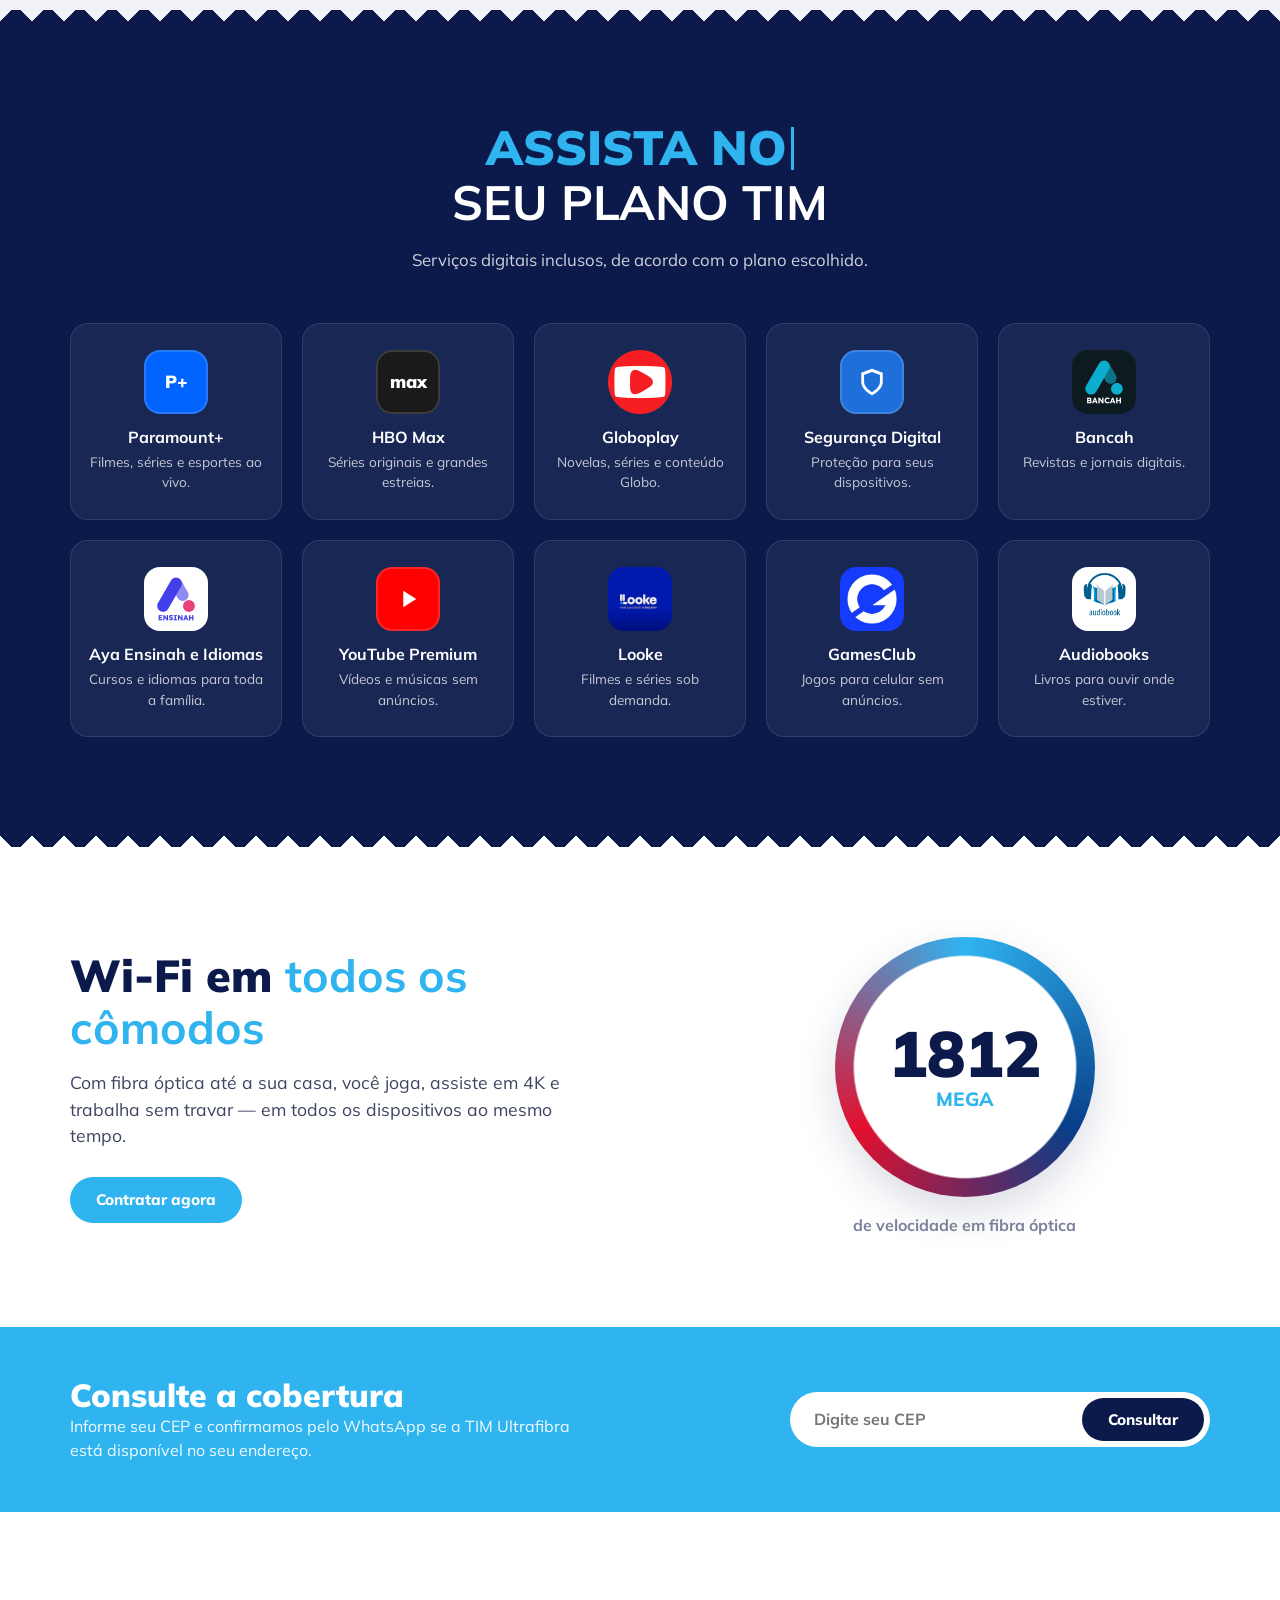
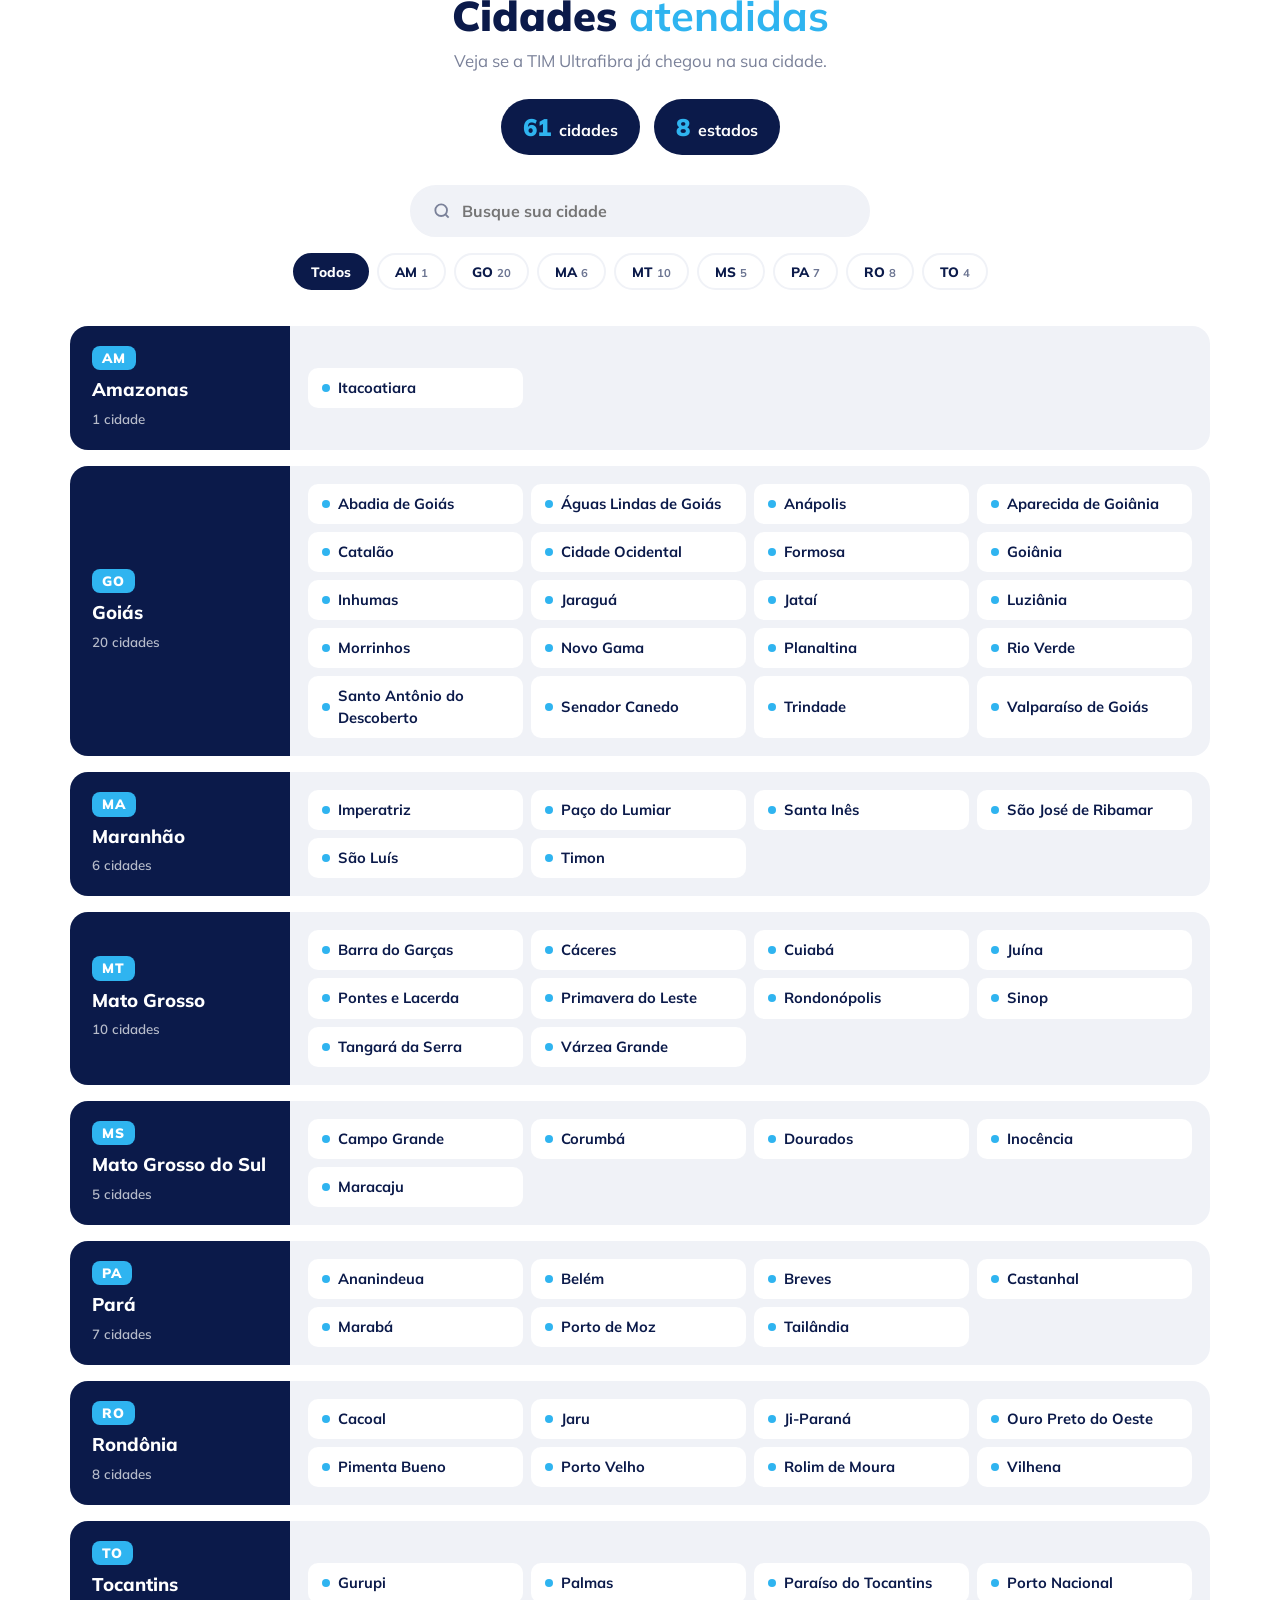
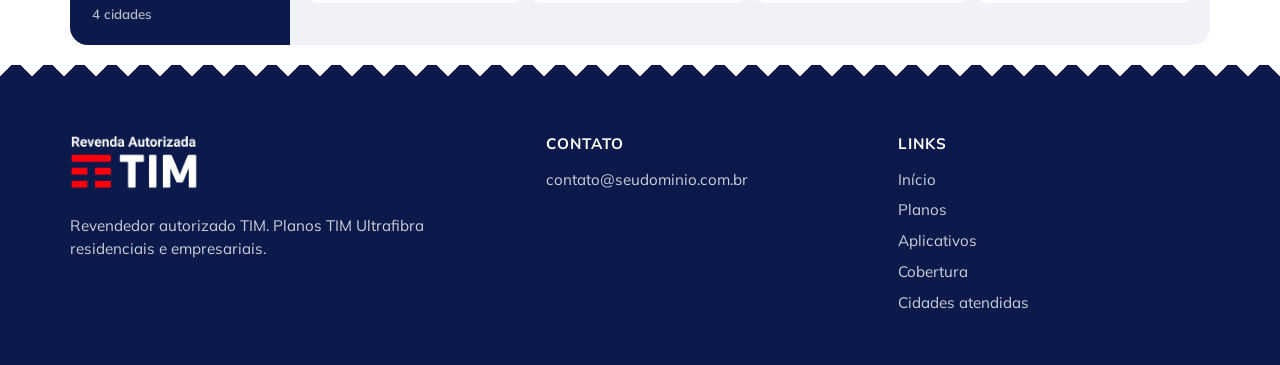
==== commit c6dab750: "fim" ====
--- a/index.html
+++ b/index.html
@@ -79,70 +79,70 @@
             <!-- Casa -->
             <div class="tab-panel active" id="tab-casa">
                 <div class="cards">
+                    <article class="card featured">
+                        <span class="card-badge">Mais vendido</span>
+                        <div class="card-head">
+                            <span>Internet Fibra + HBO Max</span>
+                        </div>
+                        <div class="card-body">
+                            <img src="img/planos/cpf-1giga-hbo-max.png" alt="1 Giga com HBO Max por R$159,99/mês com pagamento via DACC" loading="lazy">
+                        </div>
+                        <div class="card-actions">
+                            <button class="btn btn-outline" data-modal="plano-5">Mais detalhes</button>
+                            <a class="btn btn-accent" data-whats="Olá! Quero assinar o plano TIM Ultrafibra 1 Giga + HBO Max (R$159,99/mês)." target="_blank" rel="noopener">Assinar</a>
+                        </div>
+                    </article>
+
+                    <article class="card">
+                        <div class="card-head">
+                            <span>Internet Fibra</span>
+                        </div>
+                        <div class="card-body">
+                            <img src="img/planos/cpf-1giga.png" alt="1 Giga com Bancah, Ensinah e Idiomas por R$129,99/mês com pagamento via DACC" loading="lazy">
+                        </div>
+                        <div class="card-actions">
+                            <button class="btn btn-outline" data-modal="plano-3">Mais detalhes</button>
+                            <a class="btn btn-accent" data-whats="Olá! Quero assinar o plano TIM Ultrafibra 1 Giga (R$129,99/mês)." target="_blank" rel="noopener">Assinar</a>
+                        </div>
+                    </article>
+
+                    <article class="card">
+                        <div class="card-head">
+                            <span>Internet Fibra + Paramount+</span>
+                        </div>
+                        <div class="card-body">
+                            <img src="img/planos/cpf-1giga-paramount.png" alt="1 Giga com Paramount+ por R$149,99/mês com pagamento via DACC" loading="lazy">
+                        </div>
+                        <div class="card-actions">
+                            <button class="btn btn-outline" data-modal="plano-4">Mais detalhes</button>
+                            <a class="btn btn-accent" data-whats="Olá! Quero assinar o plano TIM Ultrafibra 1 Giga + Paramount+ (R$149,99/mês)." target="_blank" rel="noopener">Assinar</a>
+                        </div>
+                    </article>
+
+                    <article class="card">
+                        <div class="card-head">
+                            <span>Internet Fibra | Premium</span>
+                        </div>
+                        <div class="card-body">
+                            <img src="img/planos/cpf-2giga-streaming.png" alt="2 Giga com Paramount+, HBO Max e Globoplay por R$369,99/mês com pagamento via DACC" loading="lazy">
+                        </div>
+                        <div class="card-actions">
+                            <button class="btn btn-outline" data-modal="plano-6">Mais detalhes</button>
+                            <a class="btn btn-accent" data-whats="Olá! Quero assinar o plano TIM Ultrafibra 2 Giga + Paramount+, HBO Max e Globoplay (R$369,99/mês)." target="_blank" rel="noopener">Assinar</a>
+                        </div>
+                    </article>
+
                     <article class="card">
                         <span class="card-badge">Oferta foco</span>
                         <div class="card-head">
                             <span>Internet Fibra + YouTube Premium</span>
                         </div>
                         <div class="card-body">
-                            <img src="img/planos/800mega-youtube-premium.jpg" alt="800 Mega com YouTube Premium por R$129,99/mês com pagamento via DACC" loading="lazy">
+                            <img src="img/planos/cpf-800mega-youtube-premium.png" alt="800 Mega com YouTube Premium por R$129,99/mês com pagamento via DACC" loading="lazy">
                         </div>
                         <div class="card-actions">
                             <button class="btn btn-outline" data-modal="plano-2">Mais detalhes</button>
                             <a class="btn btn-accent" data-whats="Olá! Quero assinar o plano TIM Ultrafibra 800 Mega + YouTube Premium (R$129,99/mês)." target="_blank" rel="noopener">Assinar</a>
-                        </div>
-                    </article>
-
-                    <article class="card">
-                        <div class="card-head">
-                            <span>Internet Fibra</span>
-                        </div>
-                        <div class="card-body">
-                            <img src="img/planos/1giga-gamesclub.jpg" alt="1 Giga com GamesClub por R$129,99/mês com pagamento via DACC" loading="lazy">
-                        </div>
-                        <div class="card-actions">
-                            <button class="btn btn-outline" data-modal="plano-3">Mais detalhes</button>
-                            <a class="btn btn-accent" data-whats="Olá! Quero assinar o plano TIM Ultrafibra 1 Giga (R$129,99/mês)." target="_blank" rel="noopener">Assinar</a>
-                        </div>
-                    </article>
-
-                    <article class="card">
-                        <div class="card-head">
-                            <span>Internet Fibra + Paramount+</span>
-                        </div>
-                        <div class="card-body">
-                            <img src="img/planos/1giga-paramount.jpg" alt="1 Giga com Paramount+ por R$149,99/mês com pagamento via DACC" loading="lazy">
-                        </div>
-                        <div class="card-actions">
-                            <button class="btn btn-outline" data-modal="plano-4">Mais detalhes</button>
-                            <a class="btn btn-accent" data-whats="Olá! Quero assinar o plano TIM Ultrafibra 1 Giga + Paramount+ (R$149,99/mês)." target="_blank" rel="noopener">Assinar</a>
-                        </div>
-                    </article>
-
-                    <article class="card">
-                        <span class="card-badge">Mais vendido</span>
-                        <div class="card-head">
-                            <span>Internet Fibra + HBO Max</span>
-                        </div>
-                        <div class="card-body">
-                            <img src="img/planos/1giga-hbo-max.jpg" alt="1 Giga com HBO Max por R$159,99/mês com pagamento via DACC" loading="lazy">
-                        </div>
-                        <div class="card-actions">
-                            <button class="btn btn-outline" data-modal="plano-5">Mais detalhes</button>
-                            <a class="btn btn-accent" data-whats="Olá! Quero assinar o plano TIM Ultrafibra 1 Giga + HBO Max (R$159,99/mês)." target="_blank" rel="noopener">Assinar</a>
-                        </div>
-                    </article>
-
-                    <article class="card">
-                        <div class="card-head">
-                            <span>Internet Fibra | Premium</span>
-                        </div>
-                        <div class="card-body">
-                            <img src="img/planos/2giga-streaming.jpg" alt="2 Giga com Paramount+, HBO Max e Globoplay por R$369,99/mês com pagamento via DACC" loading="lazy">
-                        </div>
-                        <div class="card-actions">
-                            <button class="btn btn-outline" data-modal="plano-6">Mais detalhes</button>
-                            <a class="btn btn-accent" data-whats="Olá! Quero assinar o plano TIM Ultrafibra 2 Giga + Paramount+, HBO Max e Globoplay (R$369,99/mês)." target="_blank" rel="noopener">Assinar</a>
                         </div>
                     </article>
                 </div>
@@ -169,7 +169,7 @@
                             <span>Internet Fibra | Empresarial</span>
                         </div>
                         <div class="card-body">
-                            <img src="img/planos/1giga-oferta-foco.jpg" alt="Plano empresarial 1 Giga por R$99,99/mês com pagamento via DACC" loading="lazy">
+                            <img src="img/planos/cnpj-1giga.png" alt="Plano empresarial 1 Giga por R$99,99/mês com pagamento via DACC" loading="lazy">
                         </div>
                         <div class="card-actions">
                             <button class="btn btn-outline" data-modal="plano-1">Mais detalhes</button>
@@ -214,12 +214,12 @@
                     <p>Proteção para seus dispositivos.</p>
                 </div>
                 <div class="app">
-                    <div class="app-icon" style="--c:#0f2132">B</div>
+                    <div class="app-icon app-icon-img"><img src="img/logos/banca.png" alt="Bancah"></div>
                     <h3>Bancah</h3>
                     <p>Revistas e jornais digitais.</p>
                 </div>
                 <div class="app">
-                    <div class="app-icon" style="--c:#6a2fd6">aya</div>
+                    <div class="app-icon app-icon-img"><img src="img/logos/ensinah.png" alt="Ensinah"></div>
                     <h3>Aya Ensinah e Idiomas</h3>
                     <p>Cursos e idiomas para toda a família.</p>
                 </div>
@@ -231,21 +231,17 @@
                     <p>Vídeos e músicas sem anúncios.</p>
                 </div>
                 <div class="app">
-                    <div class="app-icon" style="--c:#2f5bff">L</div>
+                    <div class="app-icon app-icon-img"><img src="img/logos/looke.png" alt="Looke"></div>
                     <h3>Looke</h3>
                     <p>Filmes e séries sob demanda.</p>
                 </div>
                 <div class="app">
-                    <div class="app-icon" style="--c:#e8412c">
-                        <svg viewBox="0 0 24 24" fill="none" stroke="currentColor" stroke-width="2.2" stroke-linecap="round"><rect x="2" y="7" width="20" height="11" rx="5"/><path d="M7 11v3M5.5 12.5h3M16 12h.01M18 14h.01"/></svg>
-                    </div>
+                    <div class="app-icon app-icon-img"><img src="img/logos/gamesClub.png" alt="GamesClub"></div>
                     <h3>GamesClub</h3>
                     <p>Jogos para celular sem anúncios.</p>
                 </div>
                 <div class="app">
-                    <div class="app-icon" style="--c:#123a2a">
-                        <svg viewBox="0 0 24 24" fill="none" stroke="currentColor" stroke-width="2.2" stroke-linecap="round"><path d="M3 18v-6a9 9 0 0 1 18 0v6"/><rect x="3" y="15" width="4" height="6" rx="1.5"/><rect x="17" y="15" width="4" height="6" rx="1.5"/></svg>
-                    </div>
+                    <div class="app-icon app-icon-img"><img src="img/logos/audioBook.png" alt="Audiobooks"></div>
                     <h3>Audiobooks</h3>
                     <p>Livros para ouvir onde estiver.</p>
                 </div>
@@ -310,23 +306,7 @@
         </div>
     </section>
 
-    <!-- Atendimento -->
-    <section class="links-section" id="atendimento">
-        <div class="container quick-links">
-            <a class="quick" href="https://www.tim.com.br" target="_blank" rel="noopener">
-                <svg viewBox="0 0 24 24" fill="none" stroke="currentColor" stroke-width="2"><path d="M14 2H6a2 2 0 0 0-2 2v16a2 2 0 0 0 2 2h12a2 2 0 0 0 2-2V8z"/><path d="M14 2v6h6M8 13h8M8 17h5"/></svg>
-                <span>Acesse agora a <strong>2ª via de fatura</strong></span>
-            </a>
-            <a class="quick" data-whats="Olá! Preciso de suporte com minha internet TIM." target="_blank" rel="noopener">
-                <svg viewBox="0 0 24 24" fill="none" stroke="currentColor" stroke-width="2"><path d="M14.7 6.3a4 4 0 0 0-5.4 5.4L3 18l3 3 6.3-6.3a4 4 0 0 0 5.4-5.4l-2.5 2.5-2.4-.6-.6-2.4z"/></svg>
-                <span>Contate nosso <strong>suporte</strong></span>
-            </a>
-            <a class="quick" data-whats="Olá! Tenho uma dúvida sobre os planos TIM." target="_blank" rel="noopener">
-                <svg viewBox="0 0 24 24" fill="none" stroke="currentColor" stroke-width="2"><circle cx="12" cy="12" r="10"/><path d="M9.1 9a3 3 0 0 1 5.8 1c0 2-3 3-3 3M12 17h.01"/></svg>
-                <span>Tire suas <strong>dúvidas</strong></span>
-            </a>
-        </div>
-    </section>
+   
 
     <!-- Rodapé -->
     <footer class="footer zigzag-top">
--- a/css/style.css
+++ b/css/style.css
@@ -9,6 +9,8 @@
     --gray-bg: #f0f2f7;
     --text: #3d4560;
     --muted: #7a8199;
+    --ease-out: cubic-bezier(.22, 1, .36, 1);
+    --ease-spring: cubic-bezier(.34, 1.56, .64, 1);
 }
 
 * { margin: 0; padding: 0; box-sizing: border-box; }
@@ -50,13 +52,31 @@
     font-weight: 800;
     cursor: pointer;
     white-space: nowrap;
-    transition: transform .25s, background .25s, color .25s, border-color .25s;
-}
-
-.btn:hover { transform: scale(0.97); }
-
-.btn-accent { background: var(--accent); color: var(--white); }
-.btn-accent:hover { background: var(--accent-dark); }
+    transition: transform .35s var(--ease-out), background .3s, color .3s, border-color .3s, box-shadow .35s var(--ease-out);
+}
+
+.btn:hover { transform: translateY(-2px); }
+.btn:active { transform: translateY(0) scale(0.97); transition-duration: .1s; }
+
+.btn-accent {
+    position: relative;
+    overflow: hidden;
+    isolation: isolate;
+    background: var(--accent);
+    color: var(--white);
+}
+.btn-accent:hover { background: var(--accent-dark); box-shadow: 0 8px 20px rgba(47, 180, 240, 0.35); }
+
+/* brilho que atravessa o botão no hover */
+.btn-accent::after {
+    content: '';
+    position: absolute;
+    inset: 0;
+    z-index: -1;
+    background: linear-gradient(110deg, transparent 30%, rgba(255, 255, 255, 0.35) 50%, transparent 70%);
+    transform: translateX(-120%);
+}
+.btn-accent:hover::after { transform: translateX(120%); transition: transform .7s var(--ease-out); }
 
 .btn-outline { background: transparent; color: var(--navy); border-color: var(--navy); }
 .btn-outline:hover { background: var(--navy); color: var(--white); }
@@ -102,9 +122,14 @@
     position: sticky;
     top: 0;
     z-index: 100;
-    background: var(--white);
-    box-shadow: 0 2px 16px rgba(11, 26, 74, 0.08);
-}
+    background: rgba(255, 255, 255, 0.92);
+    backdrop-filter: blur(10px);
+    -webkit-backdrop-filter: blur(10px);
+    box-shadow: 0 2px 16px rgba(11, 26, 74, 0);
+    transition: box-shadow .4s var(--ease-out), background .4s;
+}
+
+.header.scrolled { background: rgba(255, 255, 255, 0.97); box-shadow: 0 6px 24px rgba(11, 26, 74, 0.12); }
 
 .header-inner {
     display: flex;
@@ -128,7 +153,10 @@
     height: 100%;
     object-fit: cover;
     transform: scale(1.28);
-}
+    transition: transform .4s var(--ease-out);
+}
+
+.logo:hover img { transform: scale(1.34); }
 
 .header-actions { display: flex; gap: 12px; }
 
@@ -142,6 +170,38 @@
         linear-gradient(120deg, var(--navy-dark), var(--blue-tim));
     overflow: hidden;
 }
+
+/* brilhos que se movem devagar no fundo */
+.banner::before,
+.banner::after {
+    content: '';
+    position: absolute;
+    border-radius: 50%;
+    filter: blur(60px);
+    pointer-events: none;
+}
+
+.banner::before {
+    width: 420px; height: 420px;
+    top: -120px; right: 10%;
+    background: rgba(47, 180, 240, 0.25);
+    animation: drift 14s ease-in-out infinite alternate;
+}
+
+.banner::after {
+    width: 320px; height: 320px;
+    bottom: -140px; left: -60px;
+    background: rgba(227, 15, 46, 0.2);
+    animation: drift 18s ease-in-out infinite alternate-reverse;
+}
+
+.banner-inner { position: relative; z-index: 1; }
+
+.banner-text > * { animation: fadeUp .9s var(--ease-out) backwards; }
+.banner-text > :nth-child(2) { animation-delay: .1s; }
+.banner-text > :nth-child(3) { animation-delay: .2s; }
+.banner-text > :nth-child(4) { animation-delay: .3s; }
+.banner-text > :nth-child(5) { animation-delay: .4s; }
 
 .banner-inner {
     display: grid;
@@ -204,7 +264,12 @@
     width: 240px;
     border-radius: 14px;
     box-shadow: 0 25px 50px rgba(0, 0, 0, 0.45);
-}
+    animation: cardIn 1.1s var(--ease-out) backwards, float 6s ease-in-out 1.4s infinite;
+}
+
+.banner-visual img:nth-child(1) { animation-delay: .35s, 1.6s; }
+.banner-visual img:nth-child(2) { animation-delay: .5s, 2.4s; }
+.banner-visual img:nth-child(3) { animation-delay: .2s, 1.2s; }
 
 .banner-visual img:nth-child(1) { transform: translateX(-140px) rotate(-8deg) scale(0.88); }
 .banner-visual img:nth-child(2) { transform: translateX(140px) rotate(8deg) scale(0.88); }
@@ -223,9 +288,24 @@
     padding: 6px;
     border-radius: 999px;
     box-shadow: 0 4px 16px rgba(11, 26, 74, 0.08);
+    position: relative;
+}
+
+.tabs::before {
+    content: '';
+    position: absolute;
+    top: 6px;
+    bottom: 6px;
+    left: var(--x, 6px);
+    width: var(--w, 0);
+    border-radius: 999px;
+    background: var(--navy);
+    transition: left .5s var(--ease-out), width .5s var(--ease-out);
 }
 
 .tab {
+    position: relative;
+    z-index: 1;
     font-family: inherit;
     font-size: 1rem;
     font-weight: 800;
@@ -235,41 +315,86 @@
     padding: 12px 30px;
     border-radius: 999px;
     cursor: pointer;
-    transition: background .25s, color .25s;
+    transition: background .3s, color .4s var(--ease-out);
 }
 
 .tab.active { background: var(--navy); color: var(--white); }
 
+/* com o indicador ativo, o fundo fica por conta dele */
+.tabs.ready .tab.active { background: transparent; }
+
 .tab-panel { display: none; }
-.tab-panel.active { display: block; animation: fadeUp .5s ease; }
+.tab-panel.active { display: block; animation: fadeUp .6s var(--ease-out); }
 
 /* flex para centralizar a última linha quando sobra card */
 .cards {
-    --cols: 3;
+    --cols: 5;
+    --gap: 20px;
     display: flex;
     flex-wrap: wrap;
     justify-content: center;
-    gap: 30px;
-    max-width: 1080px;
+    gap: 30px var(--gap);
     margin: 0 auto;
 }
 
-.cards .card { width: calc((100% - (var(--cols) - 1) * 30px) / var(--cols)); }
+/* 5 cards lado a lado: a seção usa uma largura maior que o container padrão */
+.plans-section .container { max-width: 1360px; }
+
+.cards .card { width: calc((100% - (var(--cols) - 1) * var(--gap)) / var(--cols)); }
+
+/* títulos com altura igual, para as artes ficarem alinhadas */
+.cards .card-head { font-size: 0.78rem; padding: 24px 14px 0; }
+.cards .card-head span { display: flex; align-items: center; justify-content: center; min-height: 2.8em; }
+
+.cards .card-body { padding: 4px 12px 0; }
+
+/* no card estreito, botões um embaixo do outro */
+.cards .card-actions { flex-direction: column; gap: 8px; padding: 8px 16px 20px; }
 
 .card {
+    --card-top: #0c053e;
+    --card-bottom: #08032b;
     position: relative;
     display: flex;
     flex-direction: column;
-    background: var(--white);
-    border-radius: 22px;
-    box-shadow: 0 6px 20px rgba(11, 26, 74, 0.08);
-    transition: transform .3s ease, box-shadow .3s ease;
+    border: 1px solid rgba(47, 180, 240, 0.18);
+    border-radius: 24px;
+    /* mesmo gradiente do fundo das artes, para a imagem se fundir ao card */
+    background: linear-gradient(180deg, var(--card-top), var(--card-bottom));
+    box-shadow: 0 10px 30px rgba(8, 3, 43, 0.25);
+    transition: transform .5s var(--ease-out), box-shadow .5s var(--ease-out), border-color .4s;
+}
+
+/* luz que acompanha o mouse */
+.card::before {
+    content: '';
+    position: absolute;
+    inset: 0;
+    border-radius: inherit;
+    background: radial-gradient(320px circle at var(--mx, 50%) var(--my, 0%), rgba(47, 180, 240, 0.18), transparent 60%);
+    opacity: 0;
+    transition: opacity .4s;
+    pointer-events: none;
 }
 
 .card:hover {
-    transform: translateY(-12px);
-    box-shadow: 0 16px 32px rgba(11, 26, 74, 0.16);
-}
+    transform: translateY(-10px);
+    border-color: rgba(47, 180, 240, 0.5);
+    box-shadow: 0 26px 50px rgba(8, 3, 43, 0.4), 0 0 0 1px rgba(47, 180, 240, 0.25);
+}
+
+.card:hover::before { opacity: 1; }
+
+/* card em destaque: borda em gradiente e brilho */
+.card.featured {
+    border: 2px solid transparent;
+    background:
+        linear-gradient(180deg, var(--card-top), var(--card-bottom)) padding-box,
+        linear-gradient(160deg, var(--accent), var(--blue-tim) 45%, var(--red-tim)) border-box;
+    box-shadow: 0 18px 44px rgba(47, 180, 240, 0.28);
+}
+
+.card.featured:hover { box-shadow: 0 30px 60px rgba(47, 180, 240, 0.4); }
 
 .card-badge {
     position: absolute;
@@ -279,42 +404,71 @@
     z-index: 2;
     background: var(--red-tim);
     color: var(--white);
-    font-size: 0.8rem;
-    font-weight: 800;
+    font-size: 0.75rem;
+    font-weight: 900;
     text-transform: uppercase;
-    letter-spacing: 1px;
-    padding: 5px 18px;
+    letter-spacing: 1.2px;
+    padding: 6px 18px;
     border-radius: 999px;
     white-space: nowrap;
-}
+    animation: badgePulse 2.4s ease-in-out infinite;
+}
+
+.card.featured .card-badge { background: linear-gradient(90deg, var(--red-tim), #ff4d6a); }
 
 .card-head {
-    background: var(--navy);
-    color: var(--white);
+    position: relative;
+    color: var(--accent);
     text-align: center;
-    font-weight: 800;
-    padding: 16px;
-    border-radius: 22px 22px 0 0;
-}
+    font-size: 0.85rem;
+    font-weight: 900;
+    text-transform: uppercase;
+    letter-spacing: 1.2px;
+    padding: 26px 20px 0;
+}
+
+.card-head::after {
+    content: '';
+    display: block;
+    width: 44px;
+    height: 3px;
+    margin: 12px auto 0;
+    border-radius: 3px;
+    background: linear-gradient(90deg, var(--accent), var(--red-tim));
+    transition: width .5s var(--ease-out);
+}
+
+.card:hover .card-head::after { width: 90px; }
 
 .card-body {
     flex: 1;
     display: flex;
     align-items: center;
     justify-content: center;
-    padding: 18px 18px 4px;
-}
-
-.card-body img { width: 100%; border-radius: 12px; }
+    padding: 4px 18px 0;
+}
+
+/* as artes têm 240px de largura: limitar evita que fiquem borradas */
+.card-body img {
+    width: 100%;
+    max-width: 260px;
+    transition: transform .6s var(--ease-out);
+}
+
+.card:hover .card-body img { transform: scale(1.04); }
 
 .card-actions {
+    position: relative;
     display: flex;
     gap: 10px;
-    padding: 18px 22px 26px;
+    padding: 6px 22px 24px;
     margin-top: auto;
 }
 
-.card-actions .btn { flex: 1; padding: 10px 12px; }
+.card-actions .btn { flex: 1; padding: 11px 12px; }
+
+.card .btn-outline { color: var(--white); border-color: rgba(255, 255, 255, 0.35); }
+.card .btn-outline:hover { background: var(--white); border-color: var(--white); color: var(--navy); }
 
 .note { text-align: center; font-size: 0.8rem; color: var(--muted); margin-top: 36px; }
 
@@ -335,13 +489,16 @@
 .business h2 strong { color: var(--accent); }
 .business p { opacity: 0.9; margin-bottom: 20px; }
 
-.business .card { width: 100%; max-width: 360px; justify-self: center; color: var(--text); }
-
-.business .card-head { background: var(--blue-tim); }
+.business .card { width: 100%; max-width: 360px; justify-self: center; }
+
 
 .checks { list-style: none; margin-bottom: 28px; display: grid; gap: 10px; }
 
 .checks li { display: flex; align-items: center; gap: 10px; font-weight: 700; }
+
+.tab-panel.active .checks li { animation: fadeRight .6s var(--ease-out) backwards; }
+.tab-panel.active .checks li:nth-child(2) { animation-delay: .1s; }
+.tab-panel.active .checks li:nth-child(3) { animation-delay: .2s; }
 
 .checks li::before {
     content: '✓';
@@ -428,10 +585,12 @@
     border: 1px solid rgba(255, 255, 255, 0.1);
     border-radius: 18px;
     padding: 26px 14px;
-    transition: transform .3s, background .3s;
-}
-
-.app:hover { transform: translateY(-6px); background: rgba(255, 255, 255, 0.1); }
+    transition: transform .5s var(--ease-out), background .3s, border-color .3s;
+}
+
+.app:hover { transform: translateY(-6px); background: rgba(255, 255, 255, 0.1); border-color: rgba(47, 180, 240, 0.4); }
+
+.app:hover .app-icon { transform: scale(1.1) rotate(-4deg); box-shadow: 0 10px 24px rgba(0, 0, 0, 0.35); }
 
 .app-icon {
     display: grid;
@@ -444,13 +603,16 @@
     font-weight: 900;
     font-size: 1.1rem;
     border: 2px solid rgba(255, 255, 255, 0.15);
+    transition: transform .5s var(--ease-spring), box-shadow .4s;
 }
 
 .app-icon svg { width: 28px; height: 28px; }
 
 .app-icon-img { background: none; border: none; padding: 0; }
 
-.app-icon-img img { width: 100%; height: 100%; object-fit: contain; }
+.app-icon-img { overflow: hidden; }
+
+.app-icon-img img { width: 100%; height: 100%; object-fit: cover; }
 
 .app h3 { color: var(--white); font-size: 1rem; margin-bottom: 6px; }
 
@@ -482,8 +644,15 @@
     border-radius: 50%;
     background:
         radial-gradient(circle, var(--white) 60%, transparent 61%),
-        conic-gradient(var(--accent), var(--blue-tim), var(--red-tim), var(--accent));
+        conic-gradient(from var(--ring-angle), var(--accent), var(--blue-tim), var(--red-tim), var(--accent));
     box-shadow: 0 16px 40px rgba(11, 26, 74, 0.15);
+    animation: ringSpin 8s linear infinite;
+}
+
+@property --ring-angle {
+    syntax: '<angle>';
+    inherits: false;
+    initial-value: 0deg;
 }
 
 .counter { font-size: 4rem; font-weight: 900; color: var(--navy); line-height: 1; }
@@ -509,6 +678,7 @@
 
 .cep-form {
     display: flex;
+    transition: box-shadow .4s var(--ease-out), transform .4s var(--ease-out);
     background: var(--white);
     border-radius: 999px;
     padding: 6px;
@@ -529,6 +699,8 @@
     background: transparent;
 }
 
+.cep-form:focus-within { box-shadow: 0 0 0 5px rgba(255, 255, 255, 0.3), 0 12px 30px rgba(7, 15, 51, 0.2); transform: translateY(-2px); }
+
 .cep-form .btn { background: var(--navy); }
 .cep-form .btn:hover { background: var(--blue-tim); }
 
@@ -616,10 +788,11 @@
     font-size: 0.85rem;
     font-weight: 800;
     cursor: pointer;
-    transition: background .2s, color .2s, border-color .2s;
-}
-
-.uf-btn:hover { border-color: var(--accent); }
+    transition: background .3s, color .3s, border-color .3s, transform .3s var(--ease-out);
+}
+
+.uf-btn:hover { border-color: var(--accent); transform: translateY(-2px); }
+.uf-btn:active { transform: scale(0.95); }
 
 .uf-btn.active { background: var(--navy); border-color: var(--navy); color: var(--white); }
 
@@ -633,7 +806,8 @@
     border-radius: 18px;
     overflow: hidden;
     background: var(--gray-bg);
-    animation: fadeUp .35s ease;
+    animation: fadeUp .6s var(--ease-out) backwards;
+    animation-delay: calc(var(--i, 0) * 60ms);
 }
 
 .uf-head {
@@ -679,7 +853,10 @@
     color: var(--navy);
     font-size: 0.92rem;
     font-weight: 700;
-}
+    transition: transform .3s var(--ease-out), box-shadow .3s;
+}
+
+.uf li:hover { transform: translateX(4px); box-shadow: 0 4px 12px rgba(11, 26, 74, 0.08); }
 
 .uf li::before {
     content: '';
@@ -759,7 +936,9 @@
     margin-bottom: 8px;
 }
 
-.footer-col a:hover { color: var(--accent); }
+.footer-col a { width: fit-content; transition: color .3s, transform .3s var(--ease-out); }
+
+.footer-col a:hover { color: var(--accent); transform: translateX(4px); }
 
 .footer-bottom {
     background: var(--navy-dark);
@@ -778,9 +957,11 @@
     place-items: center;
     padding: 20px;
     background: rgba(7, 15, 51, 0.7);
+    backdrop-filter: blur(6px);
+    -webkit-backdrop-filter: blur(6px);
     opacity: 0;
     visibility: hidden;
-    transition: opacity .25s, visibility .25s;
+    transition: opacity .35s var(--ease-out), visibility .35s;
 }
 
 .modal.open { opacity: 1; visibility: visible; }
@@ -793,8 +974,8 @@
     overflow-y: auto;
     background: var(--white);
     border-radius: 22px;
-    transform: translateY(20px);
-    transition: transform .25s;
+    transform: translateY(30px) scale(0.95);
+    transition: transform .5s var(--ease-spring);
 }
 
 .modal.open .modal-box { transform: none; }
@@ -810,7 +991,10 @@
     font-size: 2rem;
     line-height: 1;
     cursor: pointer;
-}
+    transition: transform .3s var(--ease-out);
+}
+
+.modal-close:hover { transform: rotate(90deg); }
 
 .modal-head {
     background: var(--navy);
@@ -841,29 +1025,69 @@
 .modal-body .btn { width: 100%; }
 
 /* ---------- Animações ---------- */
-.reveal { opacity: 0; transform: translateY(30px); transition: opacity .6s ease, transform .6s ease; }
-.reveal.visible {
-    opacity: 1;
-    transform: none;
-    transition: opacity .6s ease, transform .3s ease, box-shadow .3s ease, background .25s, color .25s;
-}
-
-/* mantém o efeito de hover depois da animação de entrada */
-.reveal.visible.card:hover { transform: translateY(-12px); }
-.reveal.visible.app:hover { transform: translateY(-6px); }
-.reveal.visible.quick:hover { transform: translateY(-4px); }
+/* entrada via animation (e não transition) para não atrasar o hover depois */
+.reveal:not(.visible) { opacity: 0; }
+.reveal.visible { animation: revealUp .9s var(--ease-out) var(--d, 0s) backwards; }
+
+@keyframes revealUp {
+    from { opacity: 0; transform: translateY(40px); }
+    to { opacity: 1; transform: none; }
+}
 
 @keyframes fadeUp {
     from { opacity: 0; transform: translateY(20px); }
     to { opacity: 1; transform: none; }
 }
 
+@keyframes fadeRight {
+    from { opacity: 0; transform: translateX(-16px); }
+    to { opacity: 1; transform: none; }
+}
+
+@keyframes cardIn {
+    from { opacity: 0; translate: 0 80px; }
+    to { opacity: 1; translate: 0 0; }
+}
+
+@keyframes float {
+    0%, 100% { translate: 0 0; }
+    50% { translate: 0 -14px; }
+}
+
+@keyframes drift {
+    from { transform: translate(0, 0) scale(1); }
+    to { transform: translate(-80px, 60px) scale(1.2); }
+}
+
+@keyframes badgePulse {
+    0%, 100% { box-shadow: 0 0 0 0 rgba(227, 15, 46, 0.45); }
+    50% { box-shadow: 0 0 0 8px rgba(227, 15, 46, 0); }
+}
+
+@keyframes ringSpin { to { --ring-angle: 360deg; } }
+
 @keyframes blink { 50% { opacity: 0; } }
 
+@media (prefers-reduced-motion: reduce) {
+    html { scroll-behavior: auto; }
+    *, *::before, *::after {
+        animation-duration: .01ms !important;
+        animation-iteration-count: 1 !important;
+        animation-delay: 0s !important;
+        transition-duration: .01ms !important;
+    }
+}
 
 /* ---------- Responsivo ---------- */
+@media (max-width: 1100px) {
+    .cards { --cols: 3; --gap: 24px; max-width: 900px; }
+}
+
 @media (max-width: 1080px) {
     .apps { grid-template-columns: repeat(3, 1fr); }
+}
+
+@media (max-width: 820px) {
     .cards { --cols: 2; }
 }
 
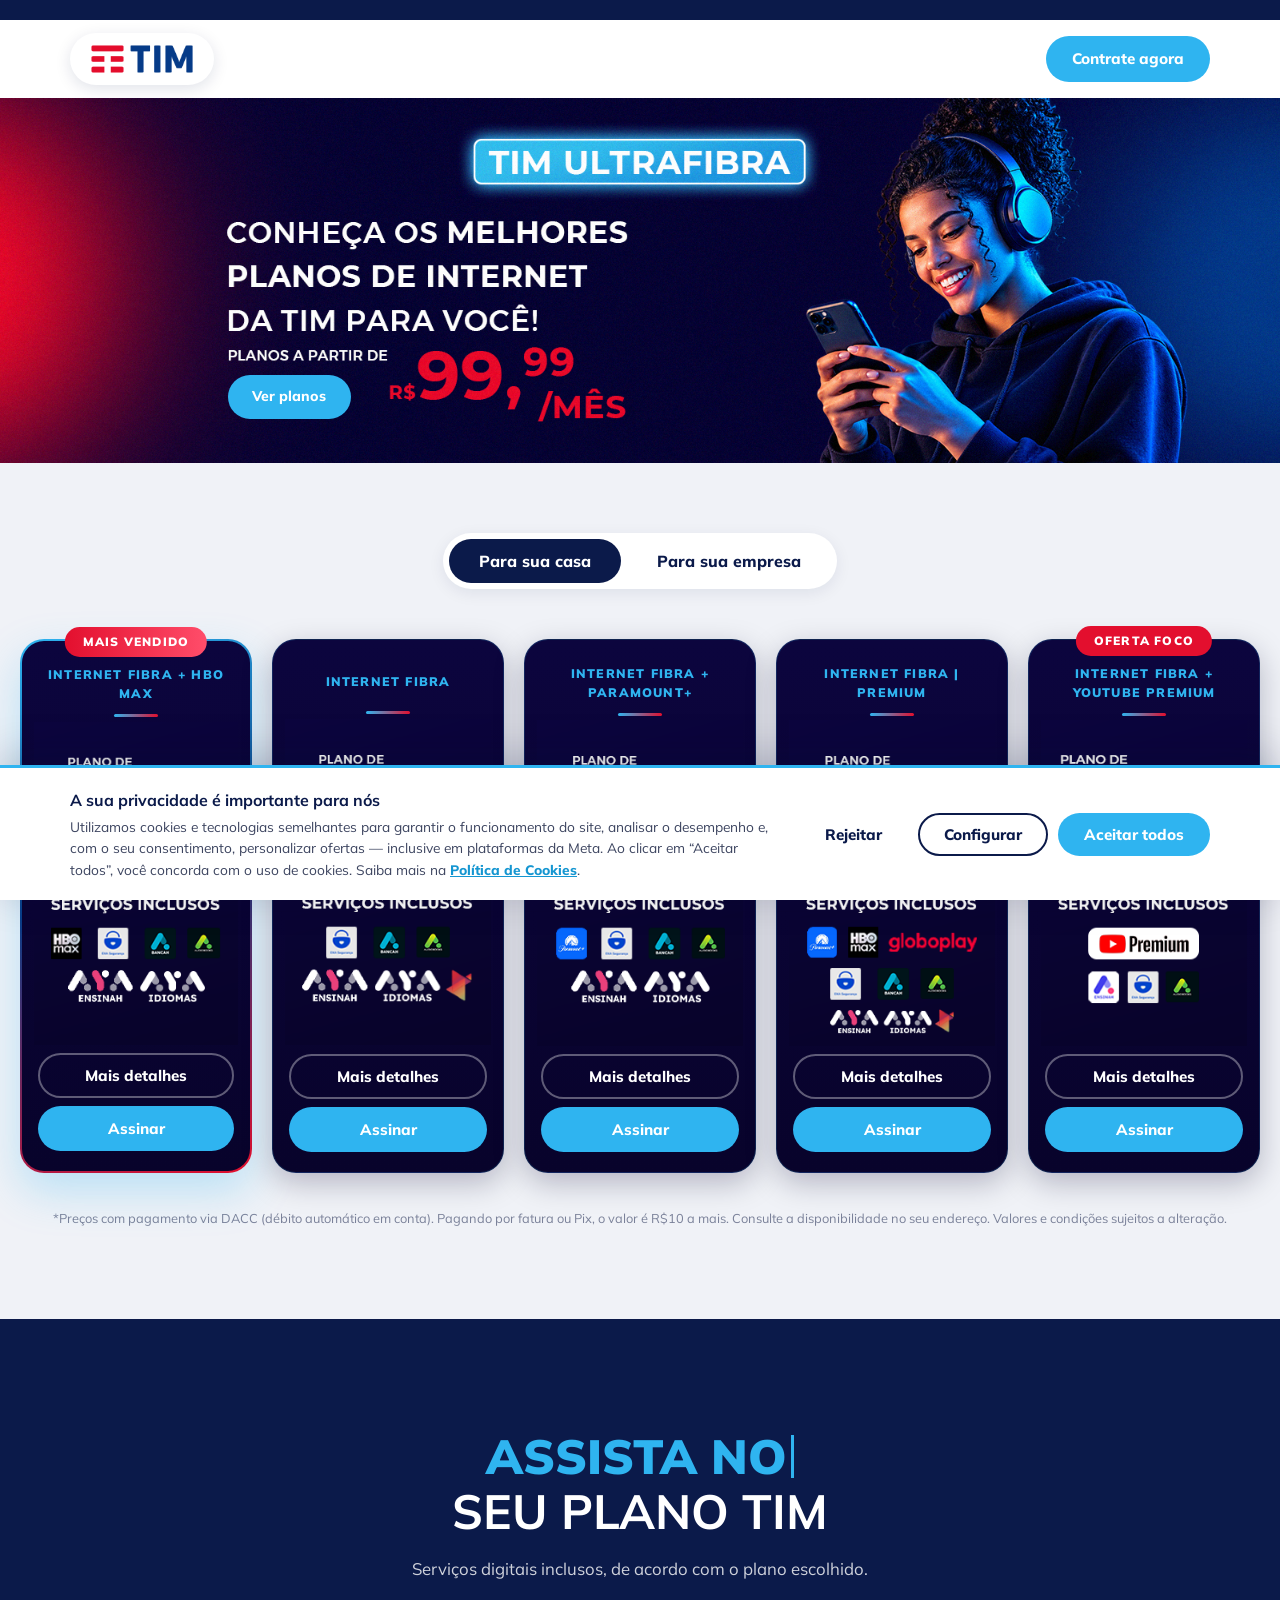
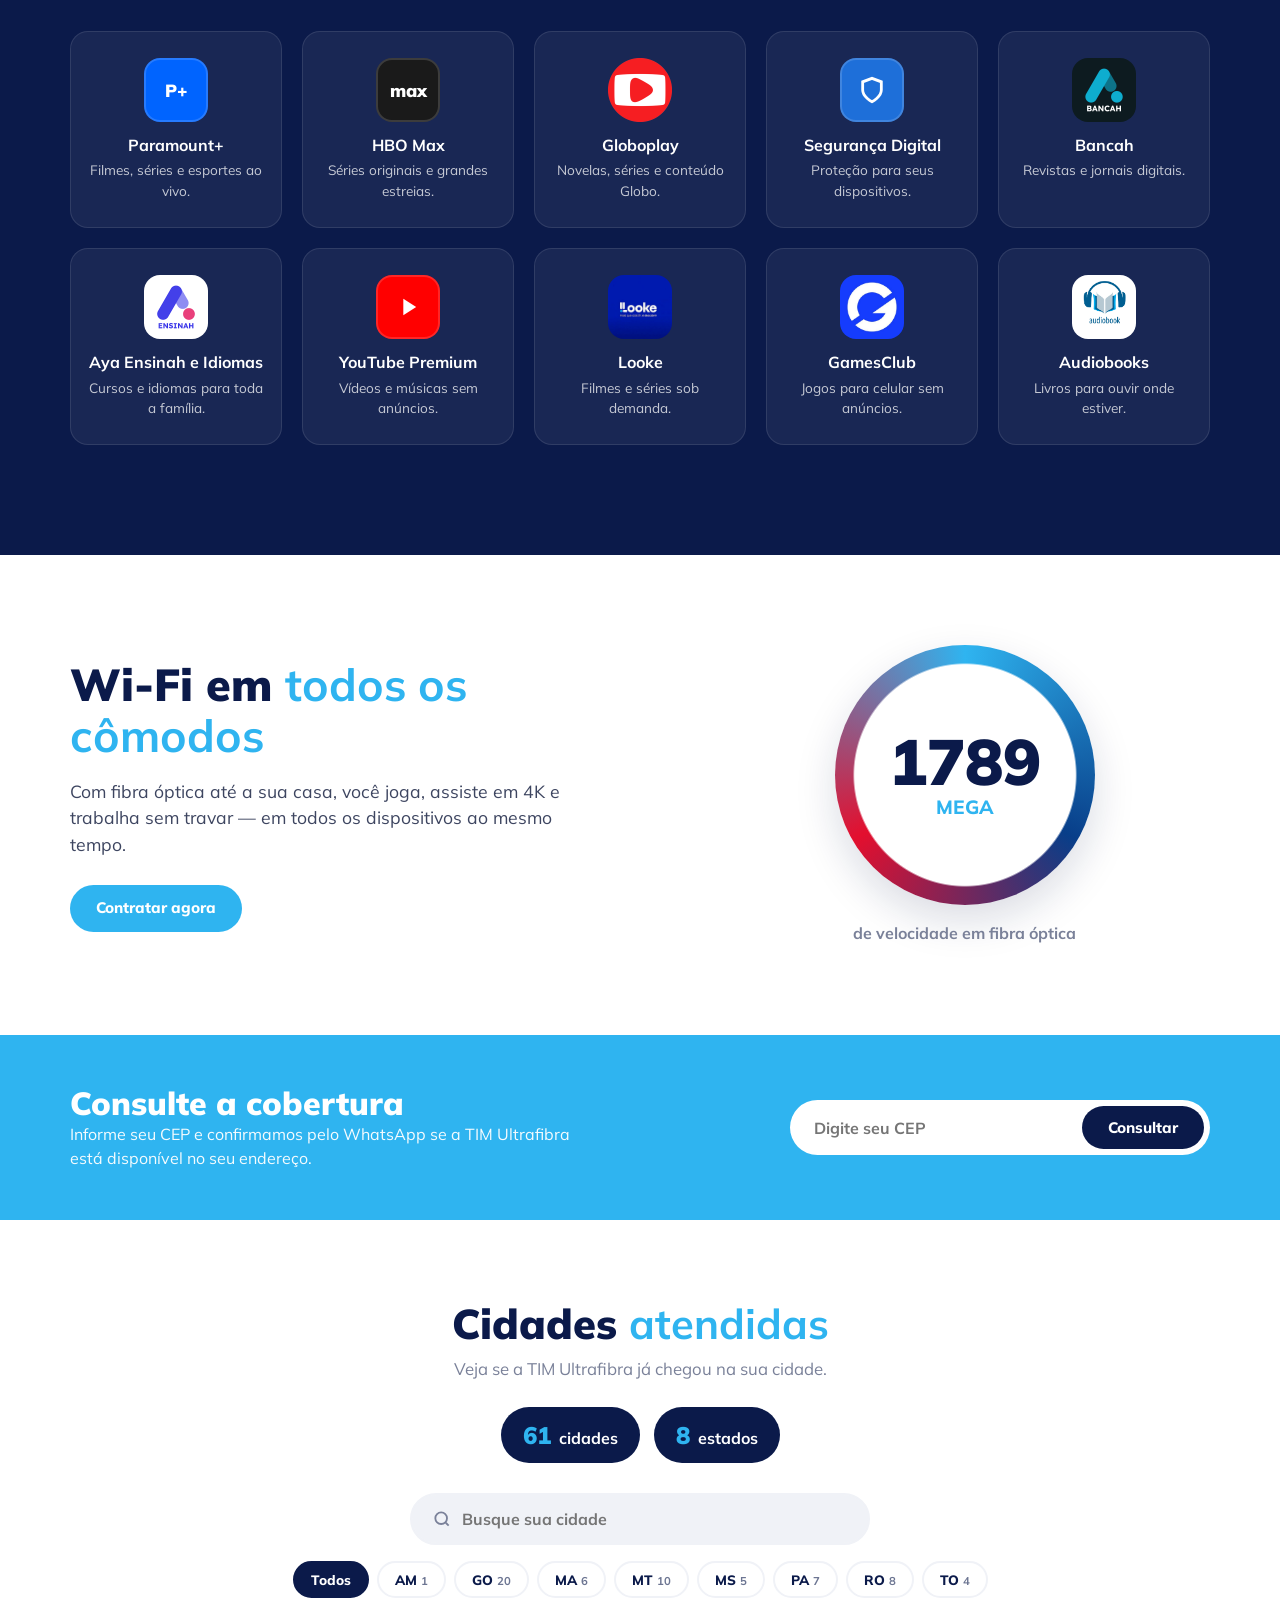
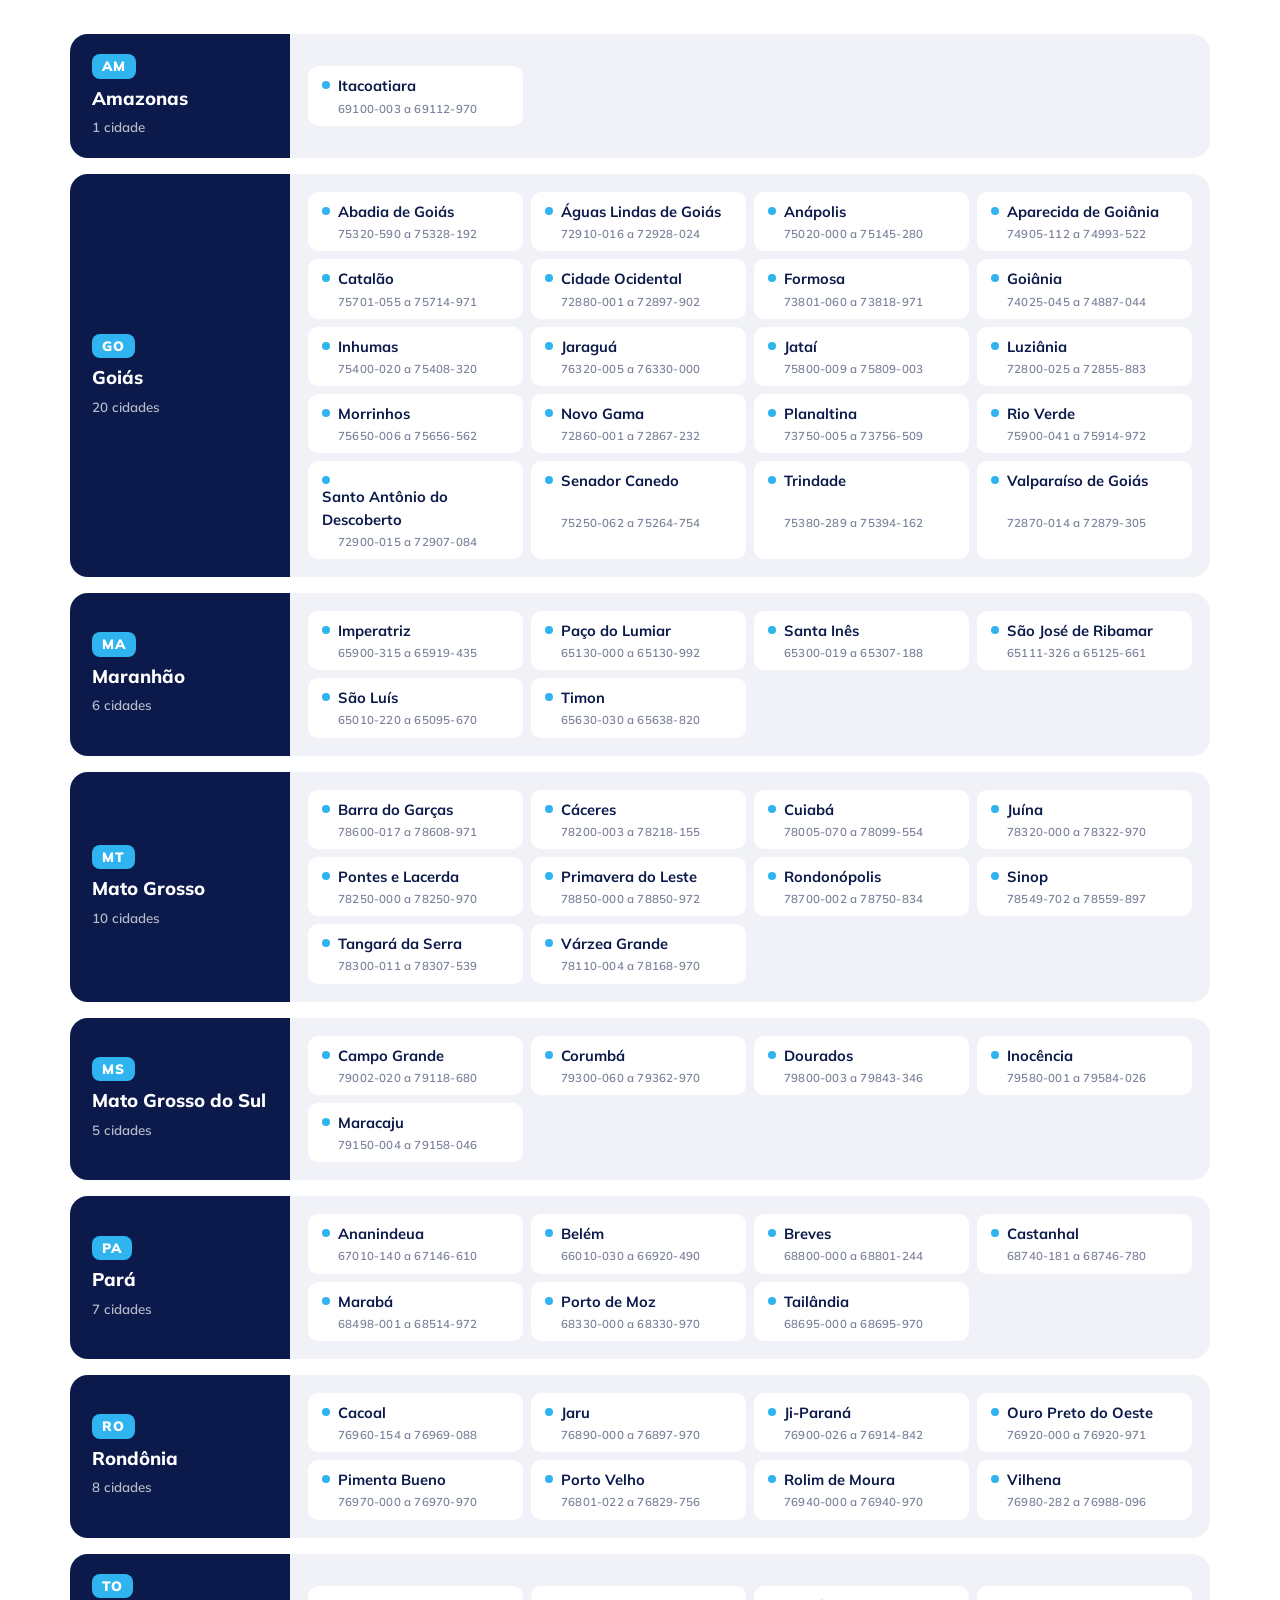
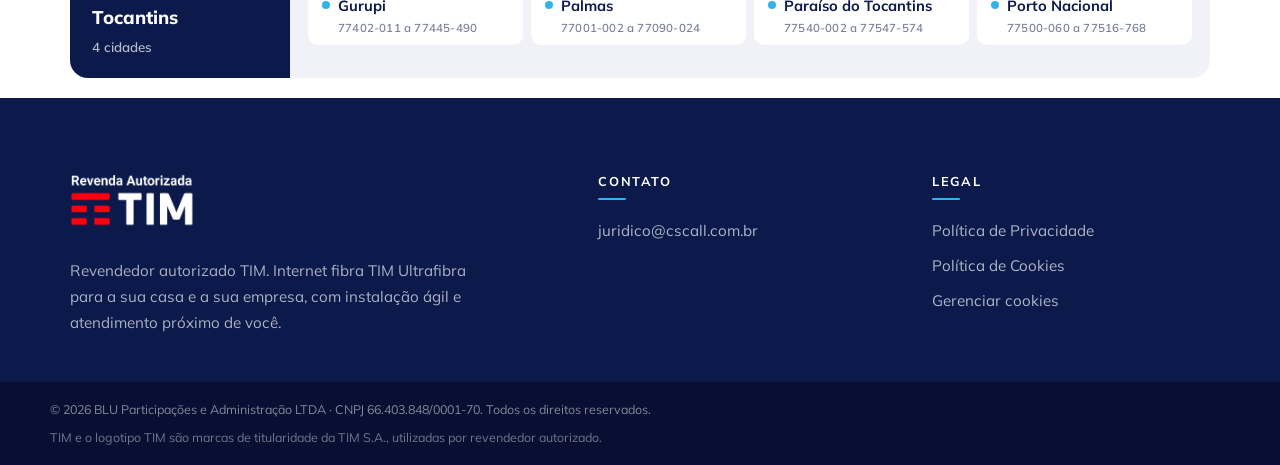
==== commit 16c72c35: "fim" ====
--- a/index.html
+++ b/index.html
@@ -3,8 +3,23 @@
 <head>
     <meta charset="UTF-8">
     <meta name="viewport" content="width=device-width, initial-scale=1.0">
+    <link rel="icon" href="./img/logos/logoSite.png" type="image/png">
     <title>TIM Ultrafibra | Revendedor Autorizado</title>
     <meta name="description" content="Internet fibra TIM Ultrafibra de 1000 e 2000 Mega com serviços inclusos. Contrate com um revendedor autorizado TIM.">
+    <meta name="robots" content="index, follow">
+    <link rel="canonical" href="https://www.SEUDOMINIO.com.br/">
+
+    <!-- Prévia ao compartilhar (WhatsApp, Facebook, Instagram) -->
+    <meta property="og:type" content="website">
+    <meta property="og:locale" content="pt_BR">
+    <meta property="og:site_name" content="TIM Ultrafibra · Revendedor Autorizado">
+    <meta property="og:title" content="TIM Ultrafibra | Internet fibra de até 2 Giga">
+    <meta property="og:description" content="Internet fibra TIM Ultrafibra de 1000 e 2000 Mega com serviços inclusos. Contrate com um revendedor autorizado TIM.">
+    <meta property="og:url" content="https://www.SEUDOMINIO.com.br/">
+    <meta property="og:image" content="https://www.SEUDOMINIO.com.br/img/banners/banner-800mega-e-1giga.jpg">
+    <meta property="og:image:width" content="902">
+    <meta property="og:image:height" content="367">
+    <meta name="twitter:card" content="summary_large_image">
     <link rel="preconnect" href="https://fonts.googleapis.com">
     <link rel="preconnect" href="https://fonts.gstatic.com" crossorigin>
     <link href="https://fonts.googleapis.com/css2?family=Mulish:wght@400;600;700;800;900&display=swap" rel="stylesheet">
@@ -12,60 +27,31 @@
 </head>
 <body>
 
-    <!-- Barra superior -->
+    
     <div class="topbar">
         <div class="container topbar-inner">
-            <div class="topbar-contacts">
-                <a href="mailto:contato@seudominio.com.br">
-                    <svg viewBox="0 0 24 24" fill="none" stroke="currentColor" stroke-width="2"><rect x="2" y="4" width="20" height="16" rx="2"/><path d="m22 6-10 7L2 6"/></svg>
-                    contato@seudominio.com.br
-                </a>
-            </div>
-            <div class="topbar-social">
-                <a href="#" aria-label="Instagram">
-                    <svg viewBox="0 0 24 24" fill="none" stroke="currentColor" stroke-width="2"><rect x="2" y="2" width="20" height="20" rx="5"/><circle cx="12" cy="12" r="4"/><circle cx="17.5" cy="6.5" r="1" fill="currentColor"/></svg>
-                </a>
-                <a href="#" aria-label="Facebook">
-                    <svg viewBox="0 0 24 24" fill="currentColor"><path d="M14 8V6c0-.9.6-1 1-1h3V1h-4c-3.3 0-4 2.4-4 4v3H7v4h3v11h4V12h3.5l.5-4z"/></svg>
-                </a>
-            </div>
         </div>
     </div>
 
     <!-- Cabeçalho -->
     <header class="header">
         <div class="container header-inner">
-            <a href="#" class="logo" aria-label="TIM - Revendedor autorizado">
-                <img src="img/logos/logo-tim.png" alt="TIM">
-            </a>
+            <span class="logo" aria-label="TIM - Revendedor autorizado">
+                <img src="img/logos/logo-tim-badge.png" alt="TIM">
+            </span>
 
             <div class="header-actions">
-                <a class="btn btn-accent" data-whats="Olá! Gostaria de saber mais sobre os planos de internet fibra TIM." target="_blank" rel="noopener">Contrate agora</a>
+                <a class="btn btn-accent" href="#planos">Contrate agora</a>
             </div>
         </div>
     </header>
 
     <!-- Banner -->
     <section class="banner" id="inicio">
-        <div class="container banner-inner">
-            <div class="banner-text">
-                <span class="banner-kicker">TIM Ultrafibra</span>
-                <h1>Internet fibra de até <strong>2000 Mega</strong></h1>
-                <p>Oferta especial para CPF com streaming, segurança e educação já inclusos no plano.</p>
-                <div class="banner-price">
-                    <small>A partir de</small>
-                    <div class="price">
-                        <span class="cur">R$</span><span class="int">129</span><span class="dec">,99<em>/mês</em></span>
-                    </div>
-                </div>
-                <a href="#planos" class="btn btn-accent btn-lg">Ver planos</a>
-            </div>
-            <div class="banner-visual" aria-hidden="true">
-                <img src="img/planos/card-1giga-paramount.png" alt="">
-                <img src="img/planos/card-1giga-hbo-max.png" alt="">
-                <img src="img/planos/card-2giga-streaming.png" alt="">
-            </div>
-        </div>
+        <h1 class="sr-only">TIM Ultrafibra: internet fibra de até 2000 Mega</h1>
+        <img class="banner-img" src="img/logos/fundolandingpagetim.jpg.jpeg" width="1600" height="456"
+             alt="TIM Ultrafibra: conheça os melhores planos de internet da TIM para você">
+        <a href="#planos" class="btn btn-accent banner-cta">Ver planos</a>
     </section>
 
     <!-- Planos -->
@@ -89,7 +75,7 @@
                         </div>
                         <div class="card-actions">
                             <button class="btn btn-outline" data-modal="plano-5">Mais detalhes</button>
-                            <a class="btn btn-accent" data-whats="Olá! Quero assinar o plano TIM Ultrafibra 1 Giga + HBO Max (R$159,99/mês)." target="_blank" rel="noopener">Assinar</a>
+                            <button class="btn btn-accent" data-assinar="plano-5">Assinar</button>
                         </div>
                     </article>
 
@@ -102,7 +88,7 @@
                         </div>
                         <div class="card-actions">
                             <button class="btn btn-outline" data-modal="plano-3">Mais detalhes</button>
-                            <a class="btn btn-accent" data-whats="Olá! Quero assinar o plano TIM Ultrafibra 1 Giga (R$129,99/mês)." target="_blank" rel="noopener">Assinar</a>
+                            <button class="btn btn-accent" data-assinar="plano-3">Assinar</button>
                         </div>
                     </article>
 
@@ -115,7 +101,7 @@
                         </div>
                         <div class="card-actions">
                             <button class="btn btn-outline" data-modal="plano-4">Mais detalhes</button>
-                            <a class="btn btn-accent" data-whats="Olá! Quero assinar o plano TIM Ultrafibra 1 Giga + Paramount+ (R$149,99/mês)." target="_blank" rel="noopener">Assinar</a>
+                            <button class="btn btn-accent" data-assinar="plano-4">Assinar</button>
                         </div>
                     </article>
 
@@ -128,7 +114,7 @@
                         </div>
                         <div class="card-actions">
                             <button class="btn btn-outline" data-modal="plano-6">Mais detalhes</button>
-                            <a class="btn btn-accent" data-whats="Olá! Quero assinar o plano TIM Ultrafibra 2 Giga + Paramount+, HBO Max e Globoplay (R$369,99/mês)." target="_blank" rel="noopener">Assinar</a>
+                            <button class="btn btn-accent" data-assinar="plano-6">Assinar</button>
                         </div>
                     </article>
 
@@ -142,7 +128,7 @@
                         </div>
                         <div class="card-actions">
                             <button class="btn btn-outline" data-modal="plano-2">Mais detalhes</button>
-                            <a class="btn btn-accent" data-whats="Olá! Quero assinar o plano TIM Ultrafibra 800 Mega + YouTube Premium (R$129,99/mês)." target="_blank" rel="noopener">Assinar</a>
+                            <button class="btn btn-accent" data-assinar="plano-2">Assinar</button>
                         </div>
                     </article>
                 </div>
@@ -173,7 +159,7 @@
                         </div>
                         <div class="card-actions">
                             <button class="btn btn-outline" data-modal="plano-1">Mais detalhes</button>
-                            <a class="btn btn-accent" data-whats="Olá! Quero assinar o plano empresarial TIM Ultrafibra 1 Giga - Oferta Foco (R$99,99/mês)." target="_blank" rel="noopener">Assinar</a>
+                            <button class="btn btn-accent" data-assinar="plano-1">Assinar</button>
                         </div>
                     </article>
                 </div>
@@ -182,7 +168,7 @@
     </section>
 
     <!-- Aplicativos -->
-    <section class="apps-section zigzag" id="aplicativos">
+    <section class="apps-section" id="aplicativos">
         <div class="container">
             <h2 class="typing-title">
                 <span class="typing" id="typing" data-words="ASSISTA NO|JOGUE NO|APRENDA NO|OUÇA NO|PROTEJA-SE NO"></span><span class="caret"></span>
@@ -278,6 +264,7 @@
                 <input type="text" id="cep" inputmode="numeric" placeholder="Digite seu CEP" maxlength="9" required>
                 <button type="submit" class="btn btn-accent">Consultar</button>
             </form>
+            <p class="cep-result" id="cepResult" role="status" aria-live="polite" hidden></p>
         </div>
     </section>
 
@@ -309,23 +296,27 @@
    
 
     <!-- Rodapé -->
-    <footer class="footer zigzag-top">
+    <footer class="footer">
         <div class="container footer-grid">
-            <div class="footer-col">
+            <div class="footer-col footer-col-brand">
                 <img src="img/logos/logo-tim-branco.png" alt="TIM" class="footer-logo">
-                <p>Revendedor autorizado TIM. Planos TIM Ultrafibra residenciais e empresariais.</p>
+                <p>Revendedor autorizado TIM. Internet fibra TIM Ultrafibra para a sua casa e a sua empresa, com instalação ágil e atendimento próximo de você.</p>
             </div>
             <div class="footer-col">
                 <h4>Contato</h4>
-                <a href="mailto:contato@seudominio.com.br">contato@seudominio.com.br</a>
+                <a href="mailto:juridico@cscall.com.br">juridico@cscall.com.br</a>
             </div>
             <div class="footer-col">
-                <h4>Links</h4>
-                <a href="#inicio">Início</a>
-                <a href="#planos">Planos</a>
-                <a href="#aplicativos">Aplicativos</a>
-                <a href="#cobertura">Cobertura</a>
-                <a href="#cidades">Cidades atendidas</a>
+                <h4>Legal</h4>
+                <a href="politica-de-privacidade.html">Política de Privacidade</a>
+                <a href="politica-de-cookies.html">Política de Cookies</a>
+                <button type="button" class="footer-link-btn" data-cookie-prefs>Gerenciar cookies</button>
+            </div>
+        </div>
+        <div class="footer-bottom">
+            <div class="container footer-bottom-inner">
+                <p>© <span id="year"></span> BLU Participações e Administração LTDA · CNPJ 66.403.848/0001-70. Todos os direitos reservados.</p>
+                <p class="footer-trademark">TIM e o logotipo TIM são marcas de titularidade da TIM S.A., utilizadas por revendedor autorizado.</p>
             </div>
         </div>
     </footer>
@@ -338,6 +329,154 @@
         </div>
     </div>
 
+    <!-- Checkout / Contratação -->
+    <div class="modal checkout" id="checkout" aria-hidden="true">
+        <div class="checkout-box" role="dialog" aria-modal="true" aria-labelledby="checkoutTitle">
+            <button class="modal-close" id="checkoutClose" aria-label="Fechar">&times;</button>
+
+            <!-- Coluna do formulário -->
+            <div class="checkout-form-col">
+                <header class="checkout-header">
+                    <h3 id="checkoutTitle">Contratar plano</h3>
+                    <p>Preencha seus dados para finalizar a solicitação. Nosso time confirma a viabilidade no seu endereço.</p>
+                    <div class="checkout-steps" aria-hidden="true">
+                        <span class="step-dot active" data-dot="1"><b>1</b>Seus dados</span>
+                        <span class="step-line"></span>
+                        <span class="step-dot" data-dot="2"><b>2</b>Endereço</span>
+                    </div>
+                </header>
+
+                <form id="checkoutForm" novalidate>
+                    <!-- Etapa 1 -->
+                    <fieldset class="checkout-step active" data-step="1">
+                        <legend>Dados básicos</legend>
+                        <div class="field">
+                            <label for="ck-nome">Nome completo</label>
+                            <input type="text" id="ck-nome" name="nome" autocomplete="name" placeholder="Seu nome completo" required>
+                        </div>
+                        <div class="field">
+                            <label for="ck-cpf">CPF</label>
+                            <input type="text" id="ck-cpf" name="cpf" inputmode="numeric" autocomplete="off" placeholder="000.000.000-00" maxlength="14" required>
+                        </div>
+                        <div class="field-row">
+                            <div class="field">
+                                <label for="ck-nasc">Data de nascimento</label>
+                                <input type="text" id="ck-nasc" name="nascimento" inputmode="numeric" placeholder="dd/mm/aaaa" maxlength="10" required>
+                            </div>
+                            <div class="field">
+                                <label for="ck-cep">CEP</label>
+                                <input type="text" id="ck-cep" name="cep" inputmode="numeric" autocomplete="postal-code" placeholder="00000-000" maxlength="9" required>
+                            </div>
+                        </div>
+                        <p class="field-hint" id="cepHint" hidden></p>
+                        <div class="checkout-actions">
+                            <button type="button" class="btn btn-accent btn-lg" data-next>Continuar</button>
+                        </div>
+                    </fieldset>
+
+                    <!-- Etapa 2 -->
+                    <fieldset class="checkout-step" data-step="2">
+                        <legend>Endereço detalhado</legend>
+                        <div class="field-row">
+                            <div class="field">
+                                <label for="ck-estado">Estado</label>
+                                <input type="text" id="ck-estado" name="estado" autocomplete="address-level1" placeholder="UF" maxlength="2" required>
+                            </div>
+                            <div class="field">
+                                <label for="ck-cidade">Cidade</label>
+                                <input type="text" id="ck-cidade" name="cidade" autocomplete="address-level2" placeholder="Sua cidade" required>
+                            </div>
+                        </div>
+                        <div class="field">
+                            <label for="ck-bairro">Bairro</label>
+                            <input type="text" id="ck-bairro" name="bairro" placeholder="Seu bairro" required>
+                        </div>
+                        <div class="field-row">
+                            <div class="field">
+                                <label for="ck-quadra">Quadra</label>
+                                <input type="text" id="ck-quadra" name="quadra" placeholder="Quadra">
+                            </div>
+                            <div class="field">
+                                <label for="ck-lote">Lote</label>
+                                <input type="text" id="ck-lote" name="lote" placeholder="Lote">
+                            </div>
+                        </div>
+                        <div class="field-row">
+                            <div class="field field-grow">
+                                <label for="ck-rua">Rua / Logradouro</label>
+                                <input type="text" id="ck-rua" name="rua" autocomplete="address-line1" placeholder="Nome da rua" required>
+                            </div>
+                            <div class="field">
+                                <label for="ck-numero">Número</label>
+                                <input type="text" id="ck-numero" name="numero" inputmode="numeric" placeholder="Nº">
+                            </div>
+                        </div>
+                        <div class="field">
+                            <label for="ck-complemento">Complemento <span>(opcional)</span></label>
+                            <input type="text" id="ck-complemento" name="complemento" placeholder="Apto, bloco, ponto de referência">
+                        </div>
+                        <p class="checkout-legal">Ao finalizar, você concorda com o uso dos seus dados para análise e contratação do plano, conforme a nossa <a class="cookie-link" href="politica-de-privacidade.html" target="_blank" rel="noopener">Política de Privacidade</a>.</p>
+                        <div class="checkout-actions">
+                            <button type="button" class="btn btn-outline" data-prev>Voltar</button>
+                            <button type="submit" class="btn btn-accent btn-lg">Finalizar solicitação</button>
+                        </div>
+                    </fieldset>
+                </form>
+            </div>
+
+            <!-- Coluna do plano -->
+            <aside class="checkout-plan" id="checkoutPlan"></aside>
+        </div>
+    </div>
+
+    <!-- Banner de consentimento de cookies -->
+    <div class="cookie-banner" id="cookieBanner" hidden>
+        <div class="container cookie-banner-inner">
+            <div class="cookie-banner-text">
+                <strong>A sua privacidade é importante para nós</strong>
+                <p>Utilizamos cookies e tecnologias semelhantes para garantir o funcionamento do site, analisar o desempenho e, com o seu consentimento, personalizar ofertas — inclusive em plataformas da Meta. Ao clicar em “Aceitar todos”, você concorda com o uso de cookies. Saiba mais na <a class="cookie-link" href="politica-de-cookies.html" target="_blank" rel="noopener">Política de Cookies</a>.</p>
+            </div>
+            <div class="cookie-banner-actions">
+                <button type="button" class="btn btn-ghost" data-cookie-reject>Rejeitar</button>
+                <button type="button" class="btn btn-outline" data-cookie-prefs>Configurar</button>
+                <button type="button" class="btn btn-accent" data-cookie-accept>Aceitar todos</button>
+            </div>
+        </div>
+    </div>
+
+    <!-- Preferências de cookies -->
+    <div class="modal cookie-modal" id="cookiePrefs" aria-hidden="true">
+        <div class="modal-box cookie-box" role="dialog" aria-modal="true" aria-labelledby="prefsTitle">
+            <button class="modal-close" data-cookie-close aria-label="Fechar">&times;</button>
+            <div class="cookie-head">
+                <h3 id="prefsTitle">Preferências de cookies</h3>
+                <p>Escolha quais categorias deseja permitir. Os cookies necessários são sempre ativos. Saiba mais na <a class="cookie-link" href="politica-de-cookies.html" target="_blank" rel="noopener">Política de Cookies</a>.</p>
+            </div>
+            <div class="cookie-cats">
+                <label class="cookie-cat">
+                    <div class="cookie-cat-text"><strong>Necessários</strong><span>Essenciais para o funcionamento do site e para a sua navegação. Sempre ativos.</span></div>
+                    <span class="cookie-switch"><input type="checkbox" checked disabled><i></i></span>
+                </label>
+                <label class="cookie-cat">
+                    <div class="cookie-cat-text"><strong>Desempenho e análise</strong><span>Ajudam a entender como o site é utilizado, de forma agregada, para melhorarmos a experiência.</span></div>
+                    <span class="cookie-switch"><input type="checkbox" data-cat="analytics"><i></i></span>
+                </label>
+                <label class="cookie-cat">
+                    <div class="cookie-cat-text"><strong>Funcionais</strong><span>Lembram as suas escolhas e preferências para personalizar a navegação.</span></div>
+                    <span class="cookie-switch"><input type="checkbox" data-cat="functional"><i></i></span>
+                </label>
+                <label class="cookie-cat">
+                    <div class="cookie-cat-text"><strong>Publicidade</strong><span>Exibem ofertas e mensuram campanhas, inclusive em plataformas da Meta, mediante o seu consentimento.</span></div>
+                    <span class="cookie-switch"><input type="checkbox" data-cat="ads"><i></i></span>
+                </label>
+            </div>
+            <div class="cookie-actions">
+                <button type="button" class="btn btn-outline" data-cookie-reject>Rejeitar não essenciais</button>
+                <button type="button" class="btn btn-accent" data-cookie-save>Salvar preferências</button>
+            </div>
+        </div>
+    </div>
+
     <script src="js/script.js"></script>
 </body>
 </html>
--- a/css/style.css
+++ b/css/style.css
@@ -83,6 +83,16 @@
 
 .btn-lg { padding: 14px 34px; font-size: 1.05rem; }
 
+.btn:disabled {
+    opacity: 0.5;
+    cursor: not-allowed;
+    transform: none;
+    box-shadow: none;
+}
+.btn:disabled:hover { transform: none; box-shadow: none; }
+.btn-accent:disabled:hover { background: var(--accent); }
+.btn-accent:disabled::after { display: none; }
+
 /* ---------- Barra superior ---------- */
 .topbar {
     background: var(--navy);
@@ -139,107 +149,56 @@
     height: 78px;
 }
 
-/* recorta as margens brancas do PNG do logo */
+/* logo em chip arredondado */
 .logo {
+    display: inline-flex;
+    align-items: center;
+    justify-content: center;
+    padding: 11px 20px;
+    background: #fff;
+    border-radius: 999px;
+    box-shadow: 0 4px 16px rgba(11, 26, 74, 0.12);
+    flex-shrink: 0;
+    transition: box-shadow .4s var(--ease-out), transform .4s var(--ease-out);
+}
+
+.logo img {
     display: block;
-    width: 150px;
-    aspect-ratio: 3.75;
+    height: 30px;
+    width: auto;
+    transition: transform .4s var(--ease-out);
+}
+
+.logo:hover { box-shadow: 0 8px 24px rgba(11, 26, 74, 0.2); transform: translateY(-1px); }
+.logo:hover img { transform: scale(1.05); }
+
+.header-actions { display: flex; gap: 12px; }
+
+/* ---------- Banner ---------- */
+/* a imagem aparece inteira; só o botão fica por cima, no espaço vazio abaixo do texto dela */
+.banner { position: relative; background: #0b0a3a; line-height: 0; }
+
+.banner-img { display: block; width: 100%; height: auto; }
+
+.banner-cta {
+    position: absolute;
+    left: 17.8%;
+    top: 76%;
+    line-height: 1.2;
+    font-size: clamp(0.75rem, 1.1vw, 1.1rem);
+    padding: 0.8em 1.6em;
+    animation: fadeUp .9s var(--ease-out) .3s backwards;
+}
+
+.sr-only {
+    position: absolute;
+    width: 1px; height: 1px;
+    margin: -1px; padding: 0;
     overflow: hidden;
-    flex-shrink: 0;
-}
-
-.logo img {
-    width: 100%;
-    height: 100%;
-    object-fit: cover;
-    transform: scale(1.28);
-    transition: transform .4s var(--ease-out);
-}
-
-.logo:hover img { transform: scale(1.34); }
-
-.header-actions { display: flex; gap: 12px; }
-
-/* ---------- Banner ---------- */
-.banner {
-    position: relative;
-    color: var(--white);
-    background:
-        radial-gradient(circle at 85% 30%, rgba(47, 180, 240, 0.35), transparent 45%),
-        radial-gradient(circle at 5% 100%, rgba(227, 15, 46, 0.25), transparent 40%),
-        linear-gradient(120deg, var(--navy-dark), var(--blue-tim));
-    overflow: hidden;
-}
-
-/* brilhos que se movem devagar no fundo */
-.banner::before,
-.banner::after {
-    content: '';
-    position: absolute;
-    border-radius: 50%;
-    filter: blur(60px);
-    pointer-events: none;
-}
-
-.banner::before {
-    width: 420px; height: 420px;
-    top: -120px; right: 10%;
-    background: rgba(47, 180, 240, 0.25);
-    animation: drift 14s ease-in-out infinite alternate;
-}
-
-.banner::after {
-    width: 320px; height: 320px;
-    bottom: -140px; left: -60px;
-    background: rgba(227, 15, 46, 0.2);
-    animation: drift 18s ease-in-out infinite alternate-reverse;
-}
-
-.banner-inner { position: relative; z-index: 1; }
-
-.banner-text > * { animation: fadeUp .9s var(--ease-out) backwards; }
-.banner-text > :nth-child(2) { animation-delay: .1s; }
-.banner-text > :nth-child(3) { animation-delay: .2s; }
-.banner-text > :nth-child(4) { animation-delay: .3s; }
-.banner-text > :nth-child(5) { animation-delay: .4s; }
-
-.banner-inner {
-    display: grid;
-    grid-template-columns: 1fr 1fr;
-    align-items: center;
-    gap: 40px;
-    min-height: 520px;
-    padding-top: 50px;
-    padding-bottom: 50px;
-}
-
-.banner-kicker {
-    display: inline-block;
-    background: var(--red-tim);
-    color: var(--white);
-    font-weight: 800;
-    font-size: 0.8rem;
-    letter-spacing: 1.5px;
-    text-transform: uppercase;
-    padding: 6px 16px;
-    border-radius: 999px;
-    margin-bottom: 18px;
-}
-
-.banner h1 {
-    color: var(--white);
-    font-size: clamp(2.2rem, 4.6vw, 3.6rem);
-    font-weight: 900;
-    margin-bottom: 16px;
-}
-
-.banner h1 strong { color: var(--accent); display: block; }
-
-.banner p { font-size: 1.15rem; opacity: 0.9; max-width: 480px; margin-bottom: 24px; }
-
-.banner-price { margin-bottom: 28px; }
-
-.banner-price small { font-size: 1rem; opacity: 0.85; }
+    clip: rect(0 0 0 0);
+    white-space: nowrap;
+    border: 0;
+}
 
 .price { display: flex; align-items: flex-start; line-height: 1; font-weight: 900; }
 
@@ -251,29 +210,6 @@
 
 .price .dec em { font-style: normal; font-weight: 600; font-size: 1.1rem; }
 
-.banner-visual {
-    position: relative;
-    display: flex;
-    justify-content: center;
-    align-items: center;
-    min-height: 430px;
-}
-
-.banner-visual img {
-    position: absolute;
-    width: 240px;
-    border-radius: 14px;
-    box-shadow: 0 25px 50px rgba(0, 0, 0, 0.45);
-    animation: cardIn 1.1s var(--ease-out) backwards, float 6s ease-in-out 1.4s infinite;
-}
-
-.banner-visual img:nth-child(1) { animation-delay: .35s, 1.6s; }
-.banner-visual img:nth-child(2) { animation-delay: .5s, 2.4s; }
-.banner-visual img:nth-child(3) { animation-delay: .2s, 1.2s; }
-
-.banner-visual img:nth-child(1) { transform: translateX(-140px) rotate(-8deg) scale(0.88); }
-.banner-visual img:nth-child(2) { transform: translateX(140px) rotate(8deg) scale(0.88); }
-.banner-visual img:nth-child(3) { z-index: 2; transform: scale(1.05); }
 
 /* ---------- Planos ---------- */
 .plans-section { padding: 70px 0 90px; background: var(--gray-bg); }
@@ -513,11 +449,12 @@
 
 /* ---------- Aplicativos ---------- */
 .apps-section {
-    position: relative;
+    
     padding: 110px 0;
     background: var(--navy);
     color: var(--white);
     text-align: center;
+    
 }
 
 /* divisores em zigue-zague, como no site de referência */
@@ -704,6 +641,29 @@
 .cep-form .btn { background: var(--navy); }
 .cep-form .btn:hover { background: var(--blue-tim); }
 
+.cep-result {
+    flex-basis: 100%;
+    margin-top: 2px;
+    padding: 14px 18px;
+    border-radius: 14px;
+    font-size: 0.92rem;
+    font-weight: 700;
+    line-height: 1.45;
+    display: flex;
+    align-items: center;
+    gap: 10px;
+    flex-wrap: wrap;
+}
+.cep-result[hidden] { display: none; }
+.cep-result::before { font-size: 1.1rem; line-height: 1; }
+.cep-result.load { background: rgba(255, 255, 255, 0.18); color: var(--white); }
+.cep-result.load::before { content: '⏳'; }
+.cep-result.ok { background: #e8f8ef; color: #0f7a40; }
+.cep-result.ok::before { content: '✓'; font-weight: 900; }
+.cep-result.no { background: #fff3f4; color: var(--red-tim); }
+.cep-result.no::before { content: '!'; font-weight: 900; }
+.cep-result a { color: inherit; text-decoration: underline; font-weight: 800; }
+
 /* ---------- Cidades atendidas ---------- */
 .cities-section { padding: 80px 0 20px; }
 
@@ -845,8 +805,9 @@
 
 .uf li {
     display: flex;
-    align-items: center;
-    gap: 8px;
+    align-items: flex-start;
+    flex-wrap: wrap;
+    gap: 2px 8px;
     padding: 9px 14px;
     border-radius: 10px;
     background: var(--white);
@@ -860,11 +821,21 @@
 
 .uf li::before {
     content: '';
+    margin-top: 6px;
     width: 8px;
     height: 8px;
     border-radius: 50%;
     background: var(--accent);
     flex-shrink: 0;
+}
+
+.cidade-cep {
+    flex-basis: 100%;
+    margin-left: 16px;
+    font-size: 0.72rem;
+    font-weight: 600;
+    color: var(--muted);
+    letter-spacing: 0.2px;
 }
 
 .uf li mark { background: rgba(47, 180, 240, 0.3); color: inherit; border-radius: 3px; }
@@ -912,40 +883,157 @@
 .footer {
     position: relative;
     background: var(--navy);
-    color: rgba(255, 255, 255, 0.8);
-    padding-top: 70px;
+    color: rgba(255, 255, 255, 0.72);
+    padding-top: 76px;
     font-size: 0.95rem;
 }
 
 .footer-grid {
     display: grid;
-    grid-template-columns: 1.4fr 1fr 1fr;
-    gap: 40px;
-    padding-bottom: 50px;
-}
-
-.footer-logo { width: 130px; margin-bottom: 16px; }
-
-.footer-col { display: flex; flex-direction: column; gap: 8px; }
+    grid-template-columns: 1.7fr 1fr 1fr;
+    gap: 36px 56px;
+    padding-bottom: 46px;
+}
+
+.footer-logo { width: 126px; margin-bottom: 18px; }
+.footer-col-brand { max-width: 420px; }
+.footer-col-brand p { line-height: 1.7; color: rgba(255, 255, 255, 0.66); }
+
+.footer-col { display: flex; flex-direction: column; align-items: flex-start; gap: 12px; }
 
 .footer-col h4 {
     color: var(--white);
     text-transform: uppercase;
-    font-size: 0.95rem;
-    letter-spacing: 1px;
+    font-size: 0.8rem;
+    letter-spacing: 1.6px;
     margin-bottom: 8px;
-}
-
-.footer-col a { width: fit-content; transition: color .3s, transform .3s var(--ease-out); }
-
-.footer-col a:hover { color: var(--accent); transform: translateX(4px); }
-
-.footer-bottom {
-    background: var(--navy-dark);
-    text-align: center;
+    padding-bottom: 12px;
+    position: relative;
+}
+.footer-col h4::after {
+    content: '';
+    position: absolute;
+    left: 0; bottom: 0;
+    width: 28px; height: 2px;
+    border-radius: 2px;
+    background: var(--accent);
+}
+
+.footer-col a,
+.footer-link-btn {
+    color: rgba(255, 255, 255, 0.68);
+    font: inherit;
+    text-align: left;
+    background: none;
+    border: none;
+    padding: 0;
+    cursor: pointer;
+    transition: color .3s, transform .3s var(--ease-out);
+}
+.footer-col a:hover,
+.footer-link-btn:hover { color: var(--accent); transform: translateX(4px); }
+
+.footer-bottom { background: var(--navy-dark); }
+.footer-bottom-inner {
+    display: flex;
+    justify-content: space-between;
+    align-items: center;
+    gap: 10px 28px;
+    flex-wrap: wrap;
     padding: 18px 0;
-    font-size: 0.8rem;
-    color: rgba(255, 255, 255, 0.6);
+    font-size: 0.78rem;
+    color: rgba(255, 255, 255, 0.5);
+}
+.footer-trademark { opacity: 0.85; }
+
+/* ---------- Consentimento de cookies ---------- */
+.btn-ghost { background: transparent; color: var(--navy); border-color: transparent; }
+.btn-ghost:hover { background: rgba(11, 26, 74, 0.08); }
+
+.cookie-banner {
+    position: fixed;
+    left: 0; right: 0; bottom: 0;
+    z-index: 300;
+    background: var(--white);
+    box-shadow: 0 -8px 40px rgba(7, 15, 51, 0.22);
+    border-top: 3px solid var(--accent);
+    animation: cookieUp .5s var(--ease-out);
+}
+.cookie-banner[hidden] { display: none; }
+@keyframes cookieUp { from { transform: translateY(100%); } to { transform: translateY(0); } }
+
+.cookie-banner-inner {
+    display: flex;
+    align-items: center;
+    gap: 28px;
+    padding: 20px 20px;
+}
+.cookie-banner-text strong { display: block; color: var(--navy); font-size: 1rem; margin-bottom: 4px; }
+.cookie-banner-text p { font-size: 0.86rem; line-height: 1.55; color: var(--text); max-width: 760px; }
+.cookie-banner-actions { display: flex; gap: 10px; flex-shrink: 0; margin-left: auto; }
+
+.cookie-link {
+    background: none; border: none; padding: 0;
+    font: inherit; font-weight: 800; color: var(--accent-dark);
+    cursor: pointer; text-decoration: underline;
+}
+.cookie-link:hover { color: var(--accent); }
+
+/* modais de cookies reutilizam .modal */
+.cookie-modal { z-index: 400; }
+.cookie-box { max-width: 560px; text-align: left; padding: 0; }
+.cookie-head { padding: 28px 28px 10px; }
+.cookie-head h3 { font-size: 1.5rem; font-weight: 900; color: var(--navy); }
+.cookie-head > p { font-size: 0.88rem; color: var(--muted); margin-top: 8px; line-height: 1.5; }
+
+.cookie-cats { padding: 8px 28px; display: flex; flex-direction: column; }
+.cookie-cat {
+    display: flex;
+    align-items: center;
+    gap: 18px;
+    padding: 16px 0;
+    border-top: 1px solid #eef0f6;
+}
+.cookie-cat:first-child { border-top: none; }
+.cookie-cat-text strong { display: block; color: var(--navy); font-size: 0.95rem; margin-bottom: 2px; }
+.cookie-cat-text span { font-size: 0.82rem; color: var(--muted); line-height: 1.5; }
+
+.cookie-switch { position: relative; flex-shrink: 0; width: 46px; height: 26px; }
+.cookie-switch input { position: absolute; opacity: 0; width: 100%; height: 100%; margin: 0; cursor: pointer; }
+.cookie-switch i {
+    position: absolute;
+    inset: 0;
+    background: #cfd5e4;
+    border-radius: 999px;
+    transition: background .25s;
+    pointer-events: none;
+}
+.cookie-switch i::after {
+    content: '';
+    position: absolute;
+    top: 3px; left: 3px;
+    width: 20px; height: 20px;
+    background: #fff;
+    border-radius: 50%;
+    box-shadow: 0 1px 3px rgba(0, 0, 0, 0.25);
+    transition: transform .25s var(--ease-out);
+}
+.cookie-switch input:checked + i { background: var(--accent); }
+.cookie-switch input:checked + i::after { transform: translateX(20px); }
+.cookie-switch input:disabled + i { background: var(--navy); opacity: 0.55; }
+.cookie-switch input:disabled { cursor: not-allowed; }
+
+.cookie-actions {
+    display: flex;
+    gap: 12px;
+    padding: 18px 28px 24px;
+    border-top: 1px solid #eef0f6;
+    margin-top: 6px;
+}
+.cookie-actions .btn { flex: 1; }
+
+@media (max-width: 700px) {
+    .policy-list { grid-template-columns: 1fr; gap: 18px; }
 }
 
 /* ---------- Modal ---------- */
@@ -1054,11 +1142,6 @@
     50% { translate: 0 -14px; }
 }
 
-@keyframes drift {
-    from { transform: translate(0, 0) scale(1); }
-    to { transform: translate(-80px, 60px) scale(1.2); }
-}
-
 @keyframes badgePulse {
     0%, 100% { box-shadow: 0 0 0 0 rgba(227, 15, 46, 0.45); }
     50% { box-shadow: 0 0 0 8px rgba(227, 15, 46, 0); }
@@ -1092,9 +1175,8 @@
 }
 
 @media (max-width: 900px) {
-    .banner-inner { grid-template-columns: 1fr; text-align: center; }
-    .banner p { margin-left: auto; margin-right: auto; }
-    .price { justify-content: center; }
+    .banner { line-height: 1.2; text-align: center; padding-bottom: 20px; }
+    .banner-cta { position: static; display: inline-block; margin-top: 20px; font-size: 1rem; }
 
 
     .business { grid-template-columns: 1fr; padding: 36px 28px; }
@@ -1104,19 +1186,16 @@
 
     .coverage-inner { flex-direction: column; text-align: center; }
 
-    .footer-grid { grid-template-columns: 1fr 1fr; }
-    .footer-grid .footer-col:first-child { grid-column: 1 / -1; }
+    .footer-grid { grid-template-columns: 1fr 1fr; gap: 32px 40px; }
+    .footer-col-brand { grid-column: 1 / -1; max-width: none; }
 }
 
 @media (max-width: 600px) {
     .header-actions .btn { padding: 8px 16px; font-size: 0.8rem; }
     .header-inner { height: 68px; }
-    .logo { width: 120px; }
-
-    .banner-visual { min-height: 330px; }
-    .banner-visual img { width: 170px; }
-    .banner-visual img:nth-child(1) { transform: translateX(-85px) rotate(-8deg) scale(0.85); }
-    .banner-visual img:nth-child(2) { transform: translateX(85px) rotate(8deg) scale(0.85); }
+    .logo { padding: 9px 16px; }
+    .logo img { height: 26px; }
+
     .price .int { font-size: 4rem; }
 
     .tab { padding: 10px 18px; font-size: 0.9rem; }
@@ -1124,8 +1203,217 @@
     .cards { --cols: 1; max-width: 400px; }
 
     .apps { grid-template-columns: repeat(2, 1fr); }
-    .footer-grid { grid-template-columns: 1fr; }
+    .footer-grid { grid-template-columns: 1fr; gap: 28px; }
+    .footer-bottom-inner { flex-direction: column; text-align: center; gap: 8px; }
+
+    .cookie-banner-inner { flex-direction: column; align-items: stretch; gap: 16px; }
+    .cookie-banner-actions { margin-left: 0; flex-wrap: wrap; }
+    .cookie-banner-actions .btn { flex: 1; }
+    .cookie-actions { flex-direction: column-reverse; }
 
     .counter-ring { width: 220px; height: 220px; }
     .counter { font-size: 3.2rem; }
 }
+
+/* ---------- Checkout / Contratação ---------- */
+.checkout-box {
+    position: relative;
+    display: grid;
+    grid-template-columns: 1.3fr 1fr;
+    width: 100%;
+    max-width: 880px;
+    max-height: 92vh;
+    overflow: hidden;
+    background: var(--white);
+    border-radius: 22px;
+    transform: translateY(30px) scale(0.96);
+    transition: transform .5s var(--ease-spring);
+}
+
+.checkout.open .checkout-box { transform: none; }
+.checkout .modal-close { color: var(--navy); }
+
+.checkout-form-col {
+    padding: 30px 32px;
+    overflow-y: auto;
+    max-height: 92vh;
+}
+
+.checkout-header h3 { font-size: 1.6rem; font-weight: 900; }
+.checkout-header > p { font-size: 0.9rem; color: var(--muted); margin: 6px 0 20px; }
+
+/* Indicador de etapas */
+.checkout-steps { display: flex; align-items: center; gap: 10px; margin-bottom: 24px; }
+.step-dot {
+    display: inline-flex;
+    align-items: center;
+    gap: 8px;
+    font-size: 0.82rem;
+    font-weight: 800;
+    color: var(--muted);
+    transition: color .3s;
+}
+.step-dot b {
+    display: grid;
+    place-items: center;
+    width: 26px;
+    height: 26px;
+    border-radius: 50%;
+    background: var(--gray-bg);
+    color: var(--muted);
+    font-size: 0.85rem;
+    transition: background .3s, color .3s;
+}
+.step-dot.active { color: var(--navy); }
+.step-dot.active b { background: var(--accent); color: var(--white); }
+.step-dot.done b { background: var(--navy); color: var(--white); }
+.step-line { flex: 1; height: 2px; background: var(--gray-bg); border-radius: 2px; }
+
+/* Etapas do formulário */
+.checkout-step { border: none; display: none; animation: fadeUp .5s var(--ease-out); }
+.checkout-step.active { display: block; }
+.checkout-step legend { font-size: 0.78rem; font-weight: 800; text-transform: uppercase; letter-spacing: 1px; color: var(--accent); margin-bottom: 14px; }
+
+.field { margin-bottom: 14px; }
+.field-row { display: flex; gap: 14px; }
+.field-row .field { flex: 1; }
+.field-grow { flex: 2 !important; }
+
+.field label { display: block; font-size: 0.82rem; font-weight: 700; color: var(--navy); margin-bottom: 6px; }
+.field label span { color: var(--muted); font-weight: 600; }
+
+.field input {
+    width: 100%;
+    padding: 12px 14px;
+    border: 2px solid #e2e6f0;
+    border-radius: 12px;
+    font-family: inherit;
+    font-size: 0.95rem;
+    color: var(--text);
+    background: #fafbfe;
+    transition: border-color .25s, box-shadow .25s, background .25s;
+}
+.field input::placeholder { color: #aab0c4; }
+.field input:focus {
+    outline: none;
+    border-color: var(--accent);
+    background: var(--white);
+    box-shadow: 0 0 0 4px rgba(47, 180, 240, 0.15);
+}
+.field input.invalid { border-color: var(--red-tim); background: #fff5f6; }
+
+.field-hint { font-size: 0.8rem; font-weight: 700; margin: -4px 0 12px; }
+.field-hint.ok { color: #1a9e57; }
+.field-hint.load { color: var(--muted); }
+.field-hint.err { color: var(--red-tim); }
+
+.checkout-legal { font-size: 0.78rem; color: var(--muted); line-height: 1.5; margin-top: 18px; }
+
+.checkout-actions { display: flex; gap: 12px; margin-top: 22px; }
+.checkout-legal + .checkout-actions { margin-top: 12px; }
+.checkout-actions .btn { flex: 1; }
+
+/* Coluna do plano */
+.checkout-plan {
+    background: linear-gradient(170deg, var(--navy), var(--navy-dark));
+    color: var(--white);
+    padding: 32px 28px;
+    display: flex;
+    flex-direction: column;
+    gap: 18px;
+    overflow-y: auto;
+}
+.checkout-plan .plan-tag { font-size: 0.72rem; font-weight: 800; text-transform: uppercase; letter-spacing: 1.5px; color: var(--accent); }
+.checkout-plan h4 { color: var(--white); font-size: 0.95rem; font-weight: 700; opacity: 0.9; }
+.checkout-plan .plan-speed { font-size: 2.4rem; font-weight: 900; line-height: 1; color: var(--white); }
+.checkout-plan .plan-band { font-size: 0.82rem; opacity: 0.8; font-weight: 600; }
+
+.checkout-plan .plan-price { display: flex; align-items: flex-start; line-height: 1; font-weight: 900; margin-top: 4px; }
+.checkout-plan .plan-price .cur { font-size: 1.2rem; margin-top: 6px; margin-right: 3px; }
+.checkout-plan .plan-price .int { font-size: 3rem; letter-spacing: -1px; }
+.checkout-plan .plan-price .dec { font-size: 1.2rem; margin-top: 4px; }
+.checkout-plan .plan-price .dec em { font-style: normal; font-weight: 600; font-size: 0.8rem; display: block; }
+.checkout-plan .plan-alt { font-size: 0.8rem; opacity: 0.8; }
+
+.checkout-plan .plan-list { list-style: none; display: grid; gap: 9px; padding-top: 6px; border-top: 1px solid rgba(255, 255, 255, 0.14); }
+.checkout-plan .plan-list li { display: flex; align-items: center; gap: 9px; font-size: 0.85rem; font-weight: 600; }
+.checkout-plan .plan-list li::before {
+    content: '';
+    flex-shrink: 0;
+    width: 17px; height: 17px;
+    border-radius: 50%;
+    background: var(--accent) url("data:image/svg+xml,%3Csvg xmlns='http://www.w3.org/2000/svg' viewBox='0 0 24 24' fill='none' stroke='white' stroke-width='3.5' stroke-linecap='round' stroke-linejoin='round'%3E%3Cpath d='M20 6 9 17l-5-5'/%3E%3C/svg%3E") center / 11px no-repeat;
+}
+.checkout-plan .plan-list li.alt::before { background-color: var(--red-tim); }
+.checkout-plan .plan-disclaimer { font-size: 0.7rem; opacity: 0.6; margin-top: auto; }
+
+@media (max-width: 760px) {
+    .checkout-box { grid-template-columns: 1fr; max-width: 460px; }
+    .checkout-plan { order: -1; max-height: 230px; }
+    .checkout-form-col { max-height: none; }
+    .checkout-box { max-height: 92vh; overflow-y: auto; }
+}
+
+@media (max-width: 420px) {
+    .field-row { flex-direction: column; gap: 0; }
+    .checkout-form-col { padding: 26px 20px; }
+}
+
+/* ---------- Página legal (Política de Privacidade) ---------- */
+.legal-hero {
+    background: linear-gradient(120deg, var(--navy-dark), var(--blue-tim));
+    color: var(--white);
+    padding: 120px 0 70px;
+    text-align: center;
+}
+.legal-hero h1 { color: var(--white); font-size: clamp(1.8rem, 4vw, 2.6rem); font-weight: 900; }
+.legal-hero p { opacity: 0.85; margin-top: 10px; font-weight: 600; }
+
+.legal-section { padding: 60px 0 90px; background: var(--gray-bg); }
+.legal-card {
+    max-width: 820px;
+    margin: -50px auto 0;
+    background: var(--white);
+    border-radius: 22px;
+    padding: 40px clamp(22px, 5vw, 52px);
+    box-shadow: 0 24px 60px rgba(7, 15, 51, 0.1);
+}
+.legal-card .company {
+    background: var(--gray-bg);
+    border-radius: 14px;
+    padding: 16px 20px;
+    margin-bottom: 26px;
+    font-size: 0.92rem;
+}
+.legal-card .company strong { color: var(--navy); display: block; font-size: 1rem; }
+.legal-card .company span { color: var(--muted); }
+
+.legal-card > p { margin-bottom: 22px; color: var(--text); }
+.legal-card h2 { font-size: 1.15rem; color: var(--navy); margin: 0 0 18px; }
+
+.legal-list { list-style: none; display: grid; gap: 18px; margin-bottom: 28px; }
+.legal-list li { position: relative; padding-left: 30px; line-height: 1.6; }
+.legal-list li::before {
+    content: '';
+    position: absolute;
+    left: 0; top: 4px;
+    width: 18px; height: 18px;
+    border-radius: 50%;
+    background: var(--accent) url("data:image/svg+xml,%3Csvg xmlns='http://www.w3.org/2000/svg' viewBox='0 0 24 24' fill='none' stroke='white' stroke-width='3.5' stroke-linecap='round' stroke-linejoin='round'%3E%3Cpath d='M20 6 9 17l-5-5'/%3E%3C/svg%3E") center / 12px no-repeat;
+}
+.legal-list li strong { color: var(--navy); }
+
+.legal-dpo {
+    border-left: 4px solid var(--accent);
+    background: #f4fbff;
+    border-radius: 0 12px 12px 0;
+    padding: 16px 20px;
+    margin: 26px 0;
+    font-size: 0.92rem;
+}
+.legal-dpo a { color: var(--accent-dark); font-weight: 800; }
+.legal-dpo a:hover { text-decoration: underline; }
+
+.legal-close { font-weight: 700; color: var(--navy); }
+.legal-back { display: inline-flex; align-items: center; gap: 8px; margin-top: 30px; font-weight: 800; color: var(--accent-dark); }
+.legal-back:hover { gap: 12px; }
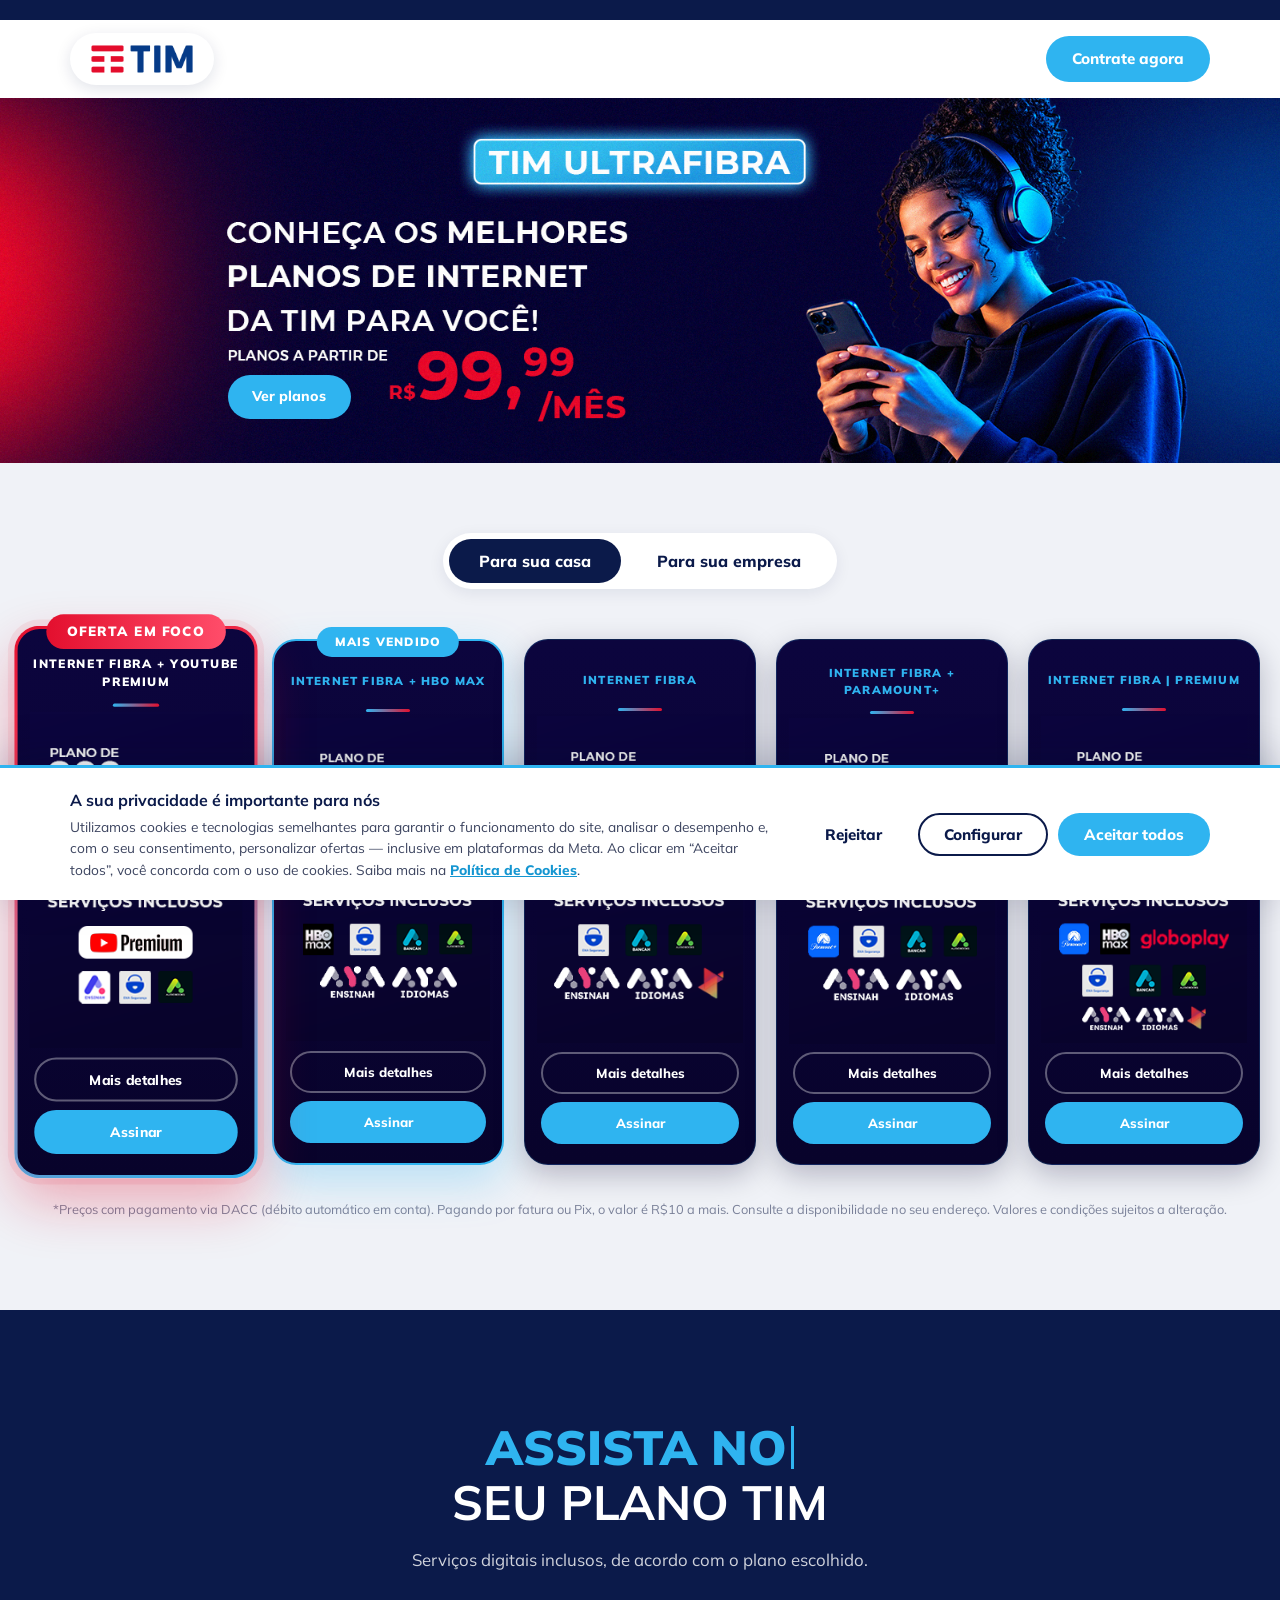
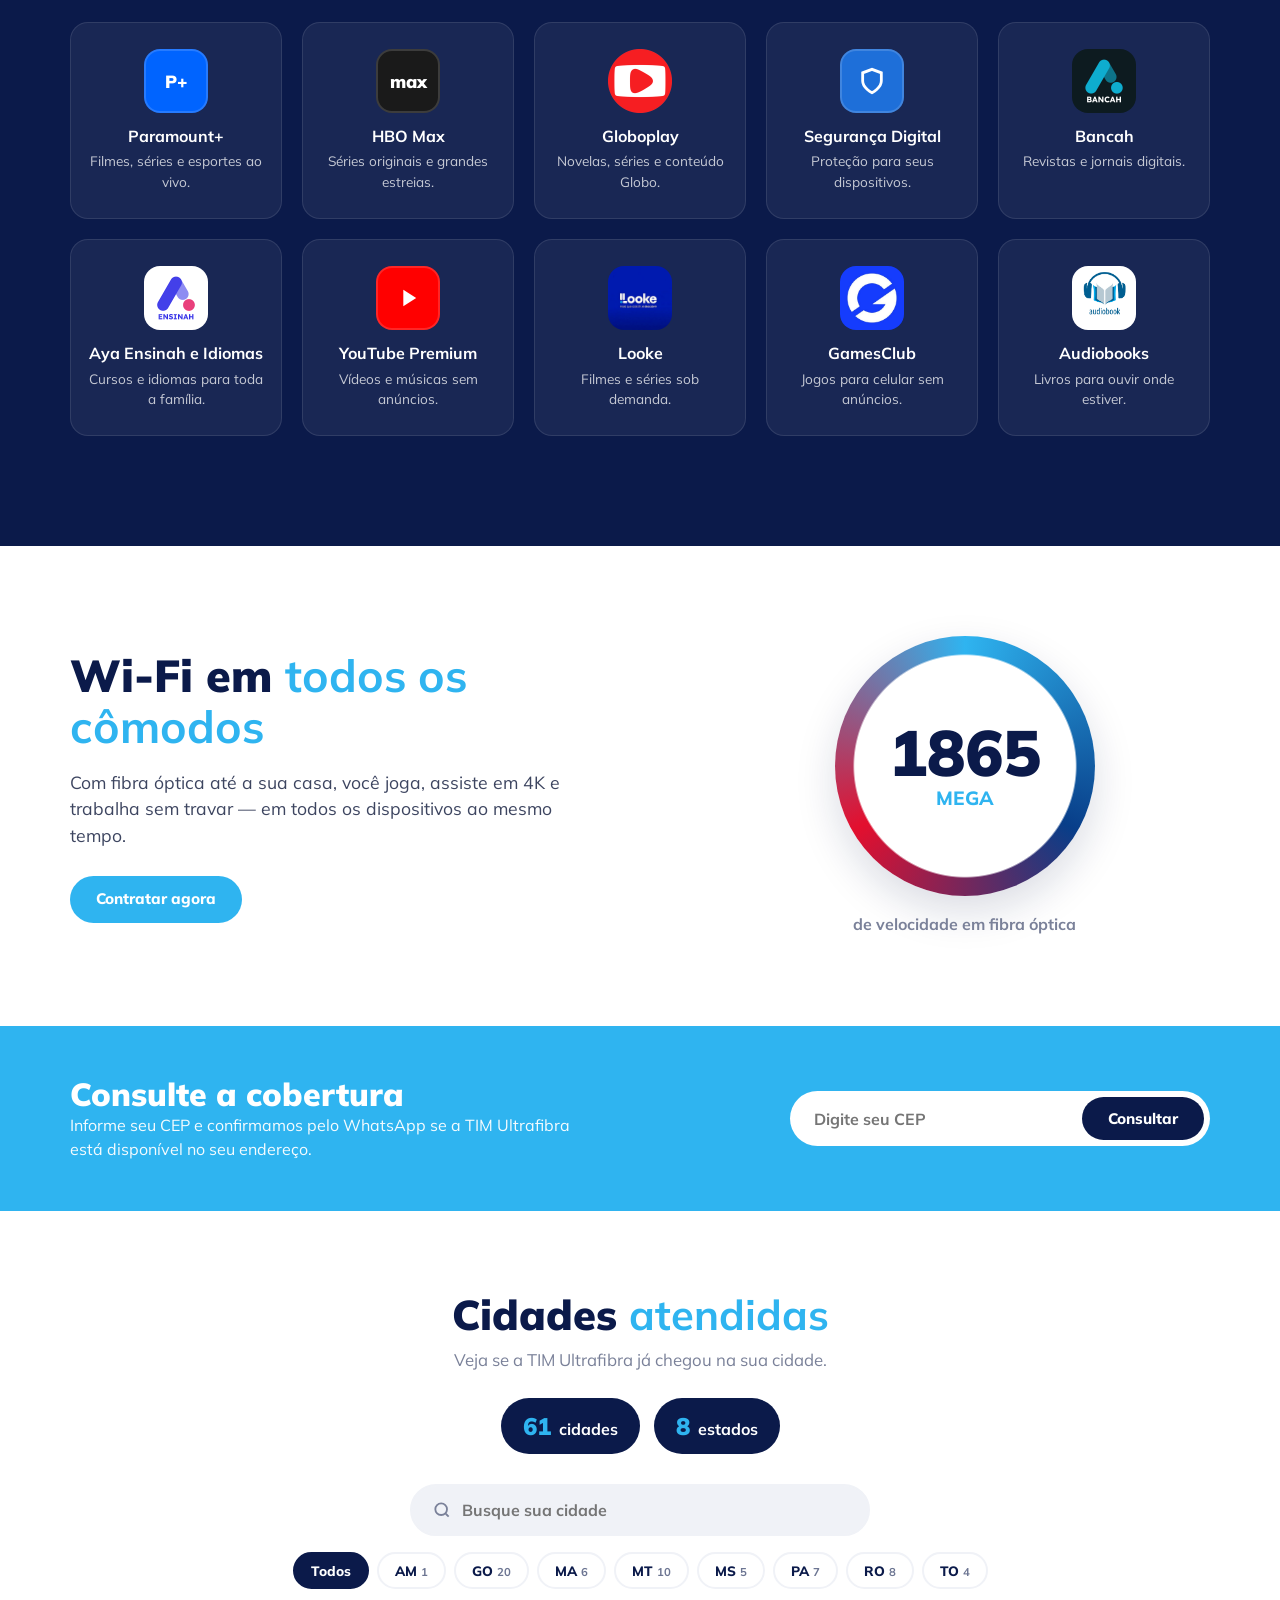
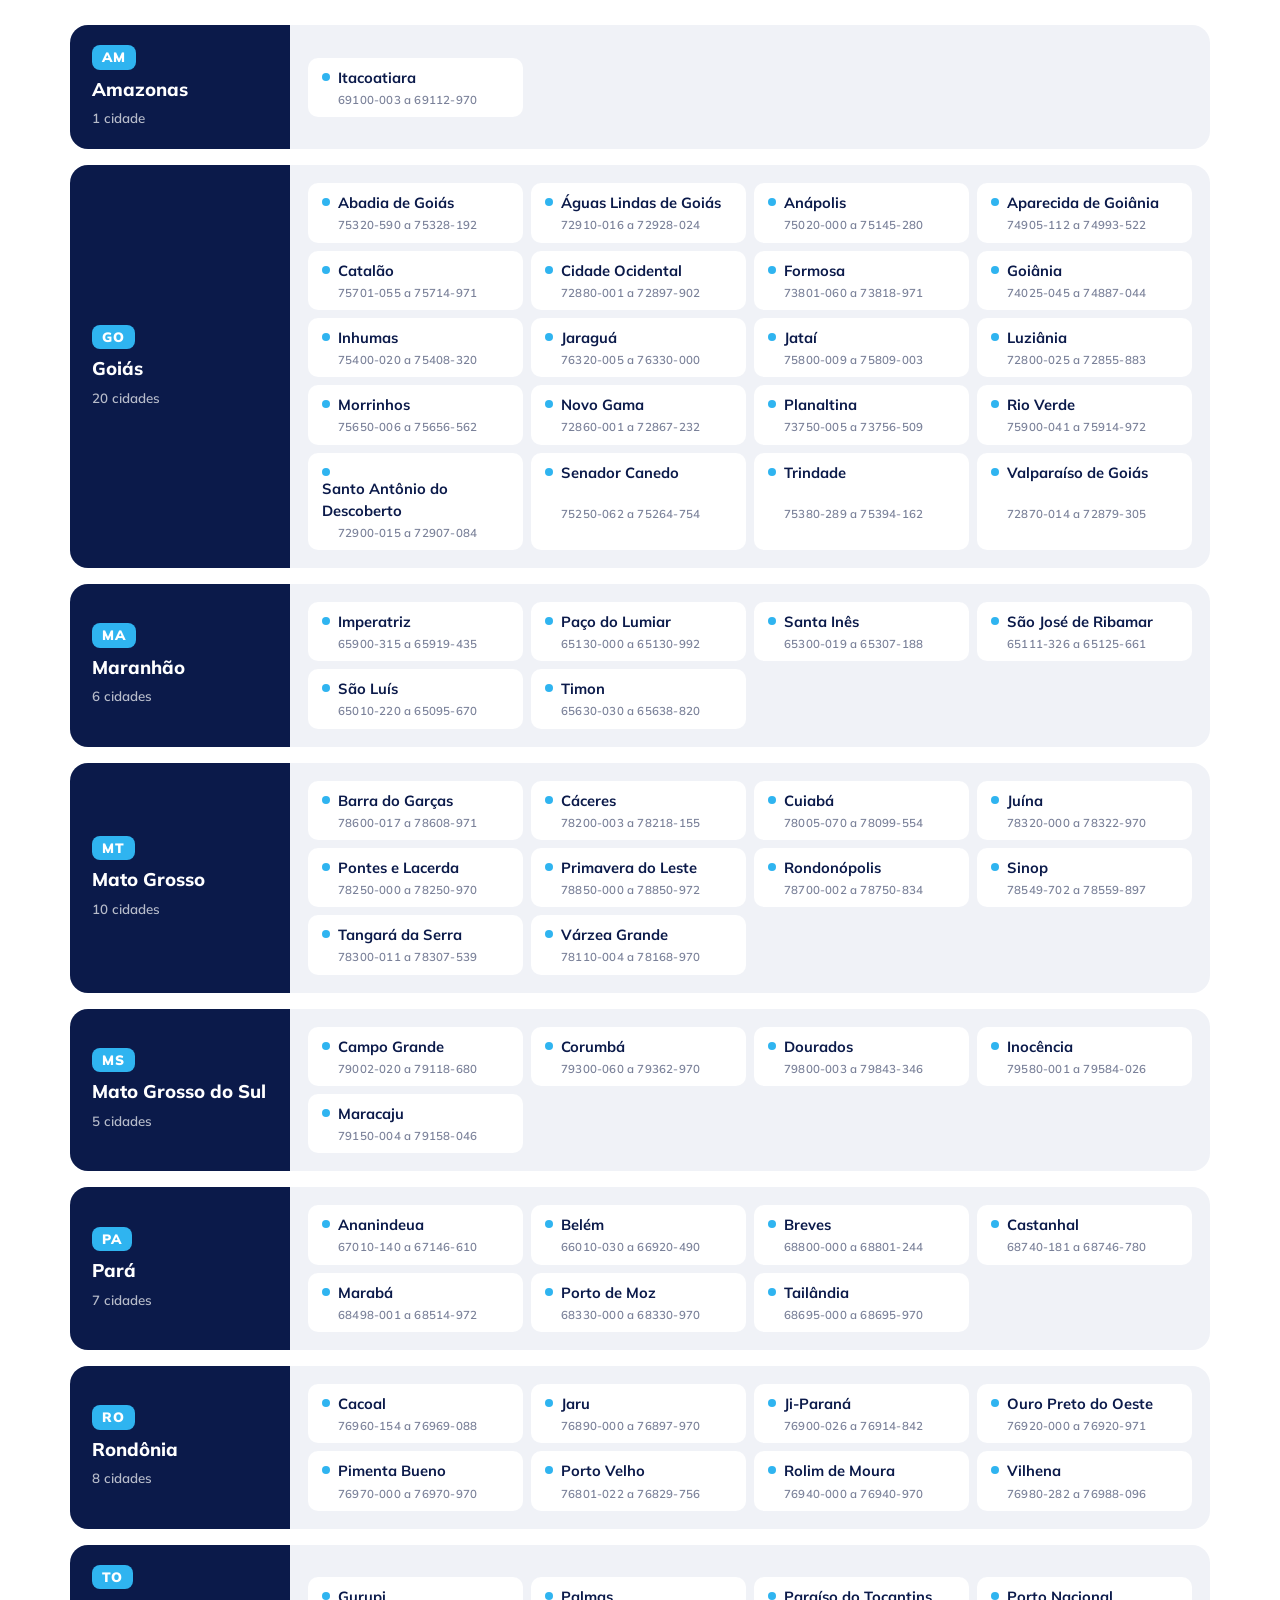
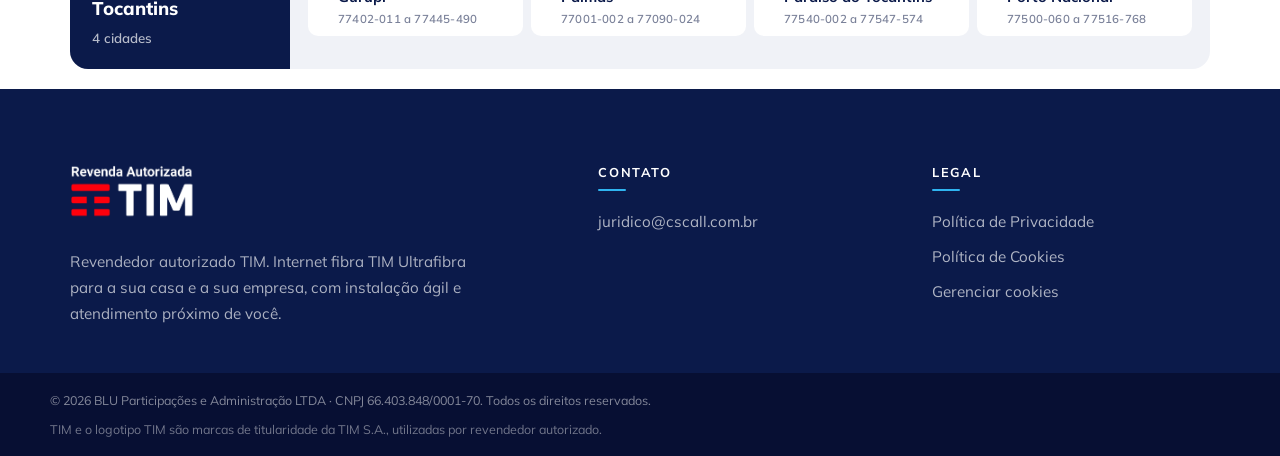
==== commit fd442000: "fim" ====
--- a/index.html
+++ b/index.html
@@ -23,7 +23,7 @@
     <link rel="preconnect" href="https://fonts.googleapis.com">
     <link rel="preconnect" href="https://fonts.gstatic.com" crossorigin>
     <link href="https://fonts.googleapis.com/css2?family=Mulish:wght@400;600;700;800;900&display=swap" rel="stylesheet">
-    <link rel="stylesheet" href="css/style.css">
+    <link rel="stylesheet" href="css/style.css?v=6">
 </head>
 <body>
 
@@ -51,6 +51,11 @@
         <h1 class="sr-only">TIM Ultrafibra: internet fibra de até 2000 Mega</h1>
         <img class="banner-img" src="img/logos/fundolandingpagetim.jpg.jpeg" width="1600" height="456"
              alt="TIM Ultrafibra: conheça os melhores planos de internet da TIM para você">
+        <div class="banner-mobile" aria-hidden="true">
+            <span class="banner-tag">TIM ULTRAFIBRA</span>
+            <p class="banner-title">Conheça os melhores planos de internet da TIM para você!</p>
+            <p class="banner-price"><small>Planos a partir de</small><span>R$<b>99</b>,99<em>/mês</em></span></p>
+        </div>
         <a href="#planos" class="btn btn-accent banner-cta">Ver planos</a>
     </section>
 
@@ -65,7 +70,21 @@
             <!-- Casa -->
             <div class="tab-panel active" id="tab-casa">
                 <div class="cards">
-                    <article class="card featured">
+
+                    <article class="card card-focus">
+                        <span class="card-badge">Oferta em foco</span>
+                        <div class="card-head">
+                            <span>Internet Fibra + YouTube Premium</span>
+                        </div>
+                        <div class="card-body">
+                            <img src="img/planos/cpf-800mega-youtube-premium.png" alt="800 Mega com YouTube Premium por R$129,99/mês com pagamento via DACC" loading="lazy">
+                        </div>
+                        <div class="card-actions">
+                            <button class="btn btn-outline" data-modal="plano-2">Mais detalhes</button>
+                            <button class="btn btn-accent" data-assinar="plano-2">Assinar</button>
+                        </div>
+                    </article>
+                    <article class="card card-popular">
                         <span class="card-badge">Mais vendido</span>
                         <div class="card-head">
                             <span>Internet Fibra + HBO Max</span>
@@ -115,20 +134,6 @@
                         <div class="card-actions">
                             <button class="btn btn-outline" data-modal="plano-6">Mais detalhes</button>
                             <button class="btn btn-accent" data-assinar="plano-6">Assinar</button>
-                        </div>
-                    </article>
-
-                    <article class="card">
-                        <span class="card-badge">Oferta foco</span>
-                        <div class="card-head">
-                            <span>Internet Fibra + YouTube Premium</span>
-                        </div>
-                        <div class="card-body">
-                            <img src="img/planos/cpf-800mega-youtube-premium.png" alt="800 Mega com YouTube Premium por R$129,99/mês com pagamento via DACC" loading="lazy">
-                        </div>
-                        <div class="card-actions">
-                            <button class="btn btn-outline" data-modal="plano-2">Mais detalhes</button>
-                            <button class="btn btn-accent" data-assinar="plano-2">Assinar</button>
                         </div>
                     </article>
                 </div>
@@ -477,6 +482,6 @@
         </div>
     </div>
 
-    <script src="js/script.js"></script>
+    <script src="js/script.js?v=6"></script>
 </body>
 </html>
--- a/css/style.css
+++ b/css/style.css
@@ -190,6 +190,35 @@
     animation: fadeUp .9s var(--ease-out) .3s backwards;
 }
 
+/* texto do banner para o celular (no desktop o texto já está na arte) */
+.banner-mobile { display: none; }
+
+.banner-tag {
+    display: inline-block;
+    padding: 4px 12px;
+    border: 2px solid rgba(255, 255, 255, 0.85);
+    border-radius: 8px;
+    background: var(--accent);
+    box-shadow: 0 0 18px rgba(47, 180, 240, 0.6);
+    font-size: 0.85rem;
+    font-weight: 900;
+    letter-spacing: 1px;
+}
+
+.banner-title {
+    margin: 14px 0 12px;
+    font-size: clamp(1.3rem, 6.4vw, 1.75rem);
+    font-weight: 800;
+    line-height: 1.2;
+    text-transform: uppercase;
+}
+
+.banner-price { display: flex; align-items: flex-end; gap: 10px; flex-wrap: wrap; }
+.banner-price small { font-size: 0.8rem; font-weight: 800; text-transform: uppercase; padding-bottom: 8px; }
+.banner-price span { color: var(--red-tim); font-weight: 900; font-size: 1.2rem; line-height: 1; }
+.banner-price b { font-size: 3rem; letter-spacing: -1px; }
+.banner-price em { font-style: normal; font-size: 1rem; margin-left: 2px; }
+
 .sr-only {
     position: absolute;
     width: 1px; height: 1px;
@@ -278,14 +307,34 @@
 
 .cards .card { width: calc((100% - (var(--cols) - 1) * var(--gap)) / var(--cols)); }
 
+/* cada card se ajusta ao próprio tamanho, seja na grade ou na aba empresa */
+.card { container-type: inline-size; }
+
 /* títulos com altura igual, para as artes ficarem alinhadas */
-.cards .card-head { font-size: 0.78rem; padding: 24px 14px 0; }
+.cards .card-head { padding: 24px 14px 0; }
 .cards .card-head span { display: flex; align-items: center; justify-content: center; min-height: 2.8em; }
 
 .cards .card-body { padding: 4px 12px 0; }
 
 /* no card estreito, botões um embaixo do outro */
 .cards .card-actions { flex-direction: column; gap: 8px; padding: 8px 16px 20px; }
+
+.card .card-head { font-size: clamp(0.72rem, 4.4cqi, 0.85rem); }
+.card .card-actions .btn { font-size: clamp(0.82rem, 5cqi, 0.95rem); }
+
+/* card largo: botões lado a lado */
+@container (min-width: 270px) {
+    .cards .card-actions { flex-direction: row; gap: 10px; padding: 10px 18px 22px; }
+    .cards .card-head { padding: 26px 18px 0; }
+}
+
+/* card estreito: menos respiro para a arte ocupar o espaço */
+@container (max-width: 210px) {
+    .cards .card-head { padding: 22px 10px 0; letter-spacing: 0.8px; }
+    .cards .card-body { padding: 4px 8px 0; }
+    .cards .card-actions { padding: 8px 12px 16px; }
+    .cards .card-actions .btn { padding: 10px 8px; }
+}
 
 .card {
     --card-top: #0c053e;
@@ -321,16 +370,31 @@
 
 .card:hover::before { opacity: 1; }
 
-/* card em destaque: borda em gradiente e brilho */
-.card.featured {
-    border: 2px solid transparent;
+/* oferta em foco: maior, borda em gradiente e brilho forte */
+.card.card-focus {
+    z-index: 1;
+    border: 3px solid transparent;
     background:
         linear-gradient(180deg, var(--card-top), var(--card-bottom)) padding-box,
-        linear-gradient(160deg, var(--accent), var(--blue-tim) 45%, var(--red-tim)) border-box;
+        linear-gradient(160deg, var(--red-tim), #ff4d6a 35%, var(--accent)) border-box;
+    box-shadow: 0 22px 54px rgba(227, 15, 46, 0.32), 0 0 0 6px rgba(227, 15, 46, 0.08);
+    /* scale separado do transform, para somar com o hover e a animação de entrada */
+    scale: 1.05;
+}
+
+.card.card-focus:hover {
+    box-shadow: 0 34px 70px rgba(227, 15, 46, 0.42), 0 0 0 6px rgba(227, 15, 46, 0.12);
+}
+
+.card.card-focus .card-head { color: var(--white); }
+
+/* mais vendido: destaque secundário, borda azul */
+.card.card-popular {
+    border: 2px solid var(--accent);
     box-shadow: 0 18px 44px rgba(47, 180, 240, 0.28);
 }
 
-.card.featured:hover { box-shadow: 0 30px 60px rgba(47, 180, 240, 0.4); }
+.card.card-popular:hover { box-shadow: 0 30px 60px rgba(47, 180, 240, 0.4); }
 
 .card-badge {
     position: absolute;
@@ -350,7 +414,16 @@
     animation: badgePulse 2.4s ease-in-out infinite;
 }
 
-.card.featured .card-badge { background: linear-gradient(90deg, var(--red-tim), #ff4d6a); }
+.card.card-focus .card-badge {
+    background: linear-gradient(90deg, var(--red-tim), #ff4d6a);
+    font-size: 0.8rem;
+    padding: 7px 20px;
+}
+
+.card.card-popular .card-badge {
+    background: var(--accent);
+    animation-name: badgePulseBlue;
+}
 
 .card-head {
     position: relative;
@@ -1147,6 +1220,11 @@
     50% { box-shadow: 0 0 0 8px rgba(227, 15, 46, 0); }
 }
 
+@keyframes badgePulseBlue {
+    0%, 100% { box-shadow: 0 0 0 0 rgba(47, 180, 240, 0.45); }
+    50% { box-shadow: 0 0 0 8px rgba(47, 180, 240, 0); }
+}
+
 @keyframes ringSpin { to { --ring-angle: 360deg; } }
 
 @keyframes blink { 50% { opacity: 0; } }
@@ -1170,49 +1248,170 @@
     .apps { grid-template-columns: repeat(3, 1fr); }
 }
 
-@media (max-width: 820px) {
-    .cards { --cols: 2; }
-}
-
+/* tablet: 2 por linha, o último fica centralizado */
 @media (max-width: 900px) {
-    .banner { line-height: 1.2; text-align: center; padding-bottom: 20px; }
-    .banner-cta { position: static; display: inline-block; margin-top: 20px; font-size: 1rem; }
-
+    .cards { --cols: 2; --gap: 20px; max-width: 580px; }
+    .card.card-focus { scale: 1; }
+}
+
+@media (max-width: 900px) {
+    html { scroll-padding-top: 76px; }
+
+    .banner { line-height: 1.2; text-align: center; padding-bottom: 24px; }
+    .banner-cta { position: static; display: inline-flex; margin-top: 20px; font-size: 1rem; }
+
+    .plans-section { padding: 56px 0 70px; }
 
     .business { grid-template-columns: 1fr; padding: 36px 28px; }
 
-    .speed-inner { grid-template-columns: 1fr; text-align: center; }
+    .apps-section { padding: 80px 0; }
+
+    .speed-section { padding: 70px 0; }
+    .speed-inner { grid-template-columns: 1fr; text-align: center; gap: 40px; }
     .speed-text p { margin-left: auto; margin-right: auto; }
 
     .coverage-inner { flex-direction: column; text-align: center; }
+    .coverage-section p { margin: 0 auto; }
 
     .footer-grid { grid-template-columns: 1fr 1fr; gap: 32px 40px; }
     .footer-col-brand { grid-column: 1 / -1; max-width: none; }
 }
 
+/* toque: sem o "levantar" do hover, que fica preso depois do toque */
+@media (hover: none) {
+    .card:hover,
+    .app:hover,
+    .btn:hover,
+    .uf li:hover { transform: none; }
+    .card:hover .card-body img { transform: none; }
+}
+
 @media (max-width: 600px) {
+    .container { padding: 0 16px; }
+
     .header-actions .btn { padding: 8px 16px; font-size: 0.8rem; }
-    .header-inner { height: 68px; }
-    .logo { padding: 9px 16px; }
-    .logo img { height: 26px; }
+    .header-inner { height: 64px; }
+    .logo { padding: 8px 14px; }
+    .logo img { height: 24px; }
+
+    /* banner: a foto vira fundo (focada na moça) e o texto da arte vira texto de verdade */
+    .banner {
+        --img-h: clamp(270px, 85vw, 520px);
+        padding: 0 16px 28px;
+        text-align: left;
+        overflow: hidden;
+    }
+    /* foto em cima, sem o texto da arte, e o texto embaixo */
+    .banner-img {
+        width: calc(100% + 32px);
+        max-width: none;
+        height: var(--img-h);
+        margin: 0 -16px;
+        object-fit: cover;
+        object-position: 94% center;
+    }
+    /* esconde a pontinha do selo da arte que sobra no canto esquerdo */
+    .banner::before {
+        content: '';
+        position: absolute;
+        top: 0;
+        left: 0;
+        width: 44px;
+        height: calc(var(--img-h) * 0.45);
+        background: linear-gradient(90deg, #0b0a3a 40%, rgba(11, 10, 58, 0));
+        pointer-events: none;
+    }
+    /* degradê emendando a foto no fundo do texto */
+    .banner::after {
+        content: '';
+        position: absolute;
+        left: 0;
+        right: 0;
+        top: calc(var(--img-h) - 90px);
+        height: 90px;
+        background: linear-gradient(180deg, rgba(11, 10, 58, 0), #0b0a3a);
+        pointer-events: none;
+    }
+    .banner-mobile { display: block; position: relative; z-index: 1; margin-top: -34px; color: var(--white); }
+    .banner-cta { position: relative; left: auto; top: auto; z-index: 1; width: 100%; margin-top: 18px; padding: 14px 24px; }
 
     .price .int { font-size: 4rem; }
 
-    .tab { padding: 10px 18px; font-size: 0.9rem; }
-
-    .cards { --cols: 1; max-width: 400px; }
-
-    .apps { grid-template-columns: repeat(2, 1fr); }
+    .plans-section { padding: 40px 0 56px; }
+    .tabs { margin-bottom: 26px; }
+    .tab { padding: 10px 16px; font-size: 0.88rem; }
+
+    /* celular: um card embaixo do outro, na largura da tela */
+    .cards { --cols: 1; max-width: 300px; row-gap: 30px; padding-top: 6px; }
+
+    .note { margin-top: 22px; font-size: 0.75rem; }
+
+    .business { padding: 30px 18px; border-radius: 18px; }
+    .business h2 { font-size: 1.7rem; }
+    .business .btn-lg { width: 100%; white-space: normal; }
+
+    .apps-section { padding: 60px 0; }
+    .typing-title { min-height: 2.5em; }
+    .section-sub { margin: 10px 0 30px; font-size: 0.95rem; }
+    .apps { grid-template-columns: repeat(2, 1fr); gap: 12px; }
+    .app { padding: 20px 10px; border-radius: 14px; }
+    .app-icon { width: 54px; height: 54px; border-radius: 14px; }
+    .app h3 { font-size: 0.92rem; }
+    .app p { font-size: 0.8rem; }
+
+    .speed-section { padding: 56px 0; }
+    .speed-text p { font-size: 1rem; }
+
+    .coverage-section { padding: 40px 0; }
+    .coverage-section h2 { font-size: 1.6rem; }
+    .cep-form { max-width: none; }
+    .cep-form .btn { padding: 10px 18px; }
+
+    .cities-section { padding: 56px 0 10px; }
+    .cities-stats div { padding: 8px 18px; }
+    .cities-stats strong { font-size: 1.3rem; }
+    /* filtro de estados rola de lado em vez de quebrar em várias linhas */
+    .cities-toolbar { align-items: stretch; margin-bottom: 26px; }
+    .cities-search { align-self: center; }
+    .uf-filter {
+        flex-wrap: nowrap;
+        justify-content: flex-start;
+        overflow-x: auto;
+        margin: 0 -16px;
+        padding: 2px 16px 6px;
+        scrollbar-width: none;
+    }
+    .uf-filter::-webkit-scrollbar { display: none; }
+    .uf-btn { flex-shrink: 0; }
+
+    .footer { padding-top: 56px; }
     .footer-grid { grid-template-columns: 1fr; gap: 28px; }
     .footer-bottom-inner { flex-direction: column; text-align: center; gap: 8px; }
 
-    .cookie-banner-inner { flex-direction: column; align-items: stretch; gap: 16px; }
-    .cookie-banner-actions { margin-left: 0; flex-wrap: wrap; }
-    .cookie-banner-actions .btn { flex: 1; }
-    .cookie-actions { flex-direction: column-reverse; }
+    .modal { padding: 12px; }
+    .modal-box { max-height: 92vh; max-height: 92dvh; }
+    .modal-head { padding: 22px; }
+    .modal-head h3 { font-size: 2rem; }
+    .modal-body { padding: 20px 22px 24px; }
+    .modal-body .price .int { font-size: 3rem; }
+
+    .cookie-banner-inner { flex-direction: column; align-items: stretch; gap: 14px; padding: 16px; }
+    .cookie-banner-text p { font-size: 0.8rem; }
+    .cookie-banner-actions { margin-left: 0; display: grid; grid-template-columns: 1fr 1fr; }
+    .cookie-banner-actions [data-cookie-accept] { grid-column: 1 / -1; order: -1; }
+    .cookie-banner-actions .btn { padding: 11px 14px; }
+    .cookie-head { padding: 24px 20px 8px; }
+    .cookie-cats { padding: 6px 20px; }
+    .cookie-actions { flex-direction: column-reverse; padding: 16px 20px 20px; }
 
     .counter-ring { width: 220px; height: 220px; }
     .counter { font-size: 3.2rem; }
+}
+
+@media (max-width: 360px) {
+    .header-actions .btn { padding: 7px 12px; }
+    .tab { padding: 9px 12px; font-size: 0.82rem; }
+    .uf ul { grid-template-columns: 1fr; }
 }
 
 /* ---------- Checkout / Contratação ---------- */
@@ -1349,14 +1548,22 @@
 
 @media (max-width: 760px) {
     .checkout-box { grid-template-columns: 1fr; max-width: 460px; }
-    .checkout-plan { order: -1; max-height: 230px; }
+    .checkout-plan { order: -1; max-height: 230px; padding: 24px 22px; gap: 12px; }
+    .checkout-plan .plan-speed { font-size: 2rem; }
     .checkout-form-col { max-height: none; }
-    .checkout-box { max-height: 92vh; overflow-y: auto; }
+    .checkout-box { max-height: 92vh; max-height: 92dvh; overflow-y: auto; }
+    /* o fechar fica sobre o resumo azul do plano */
+    .checkout .modal-close { color: var(--white); }
+    /* 16px evita o zoom automático do iPhone ao focar o campo */
+    .field input { font-size: 16px; }
 }
 
 @media (max-width: 420px) {
     .field-row { flex-direction: column; gap: 0; }
-    .checkout-form-col { padding: 26px 20px; }
+    .checkout-form-col { padding: 24px 18px; }
+    .checkout-header h3 { font-size: 1.4rem; }
+    .checkout-steps { margin-bottom: 18px; }
+    .checkout-actions { flex-direction: column-reverse; }
 }
 
 /* ---------- Página legal (Política de Privacidade) ---------- */
